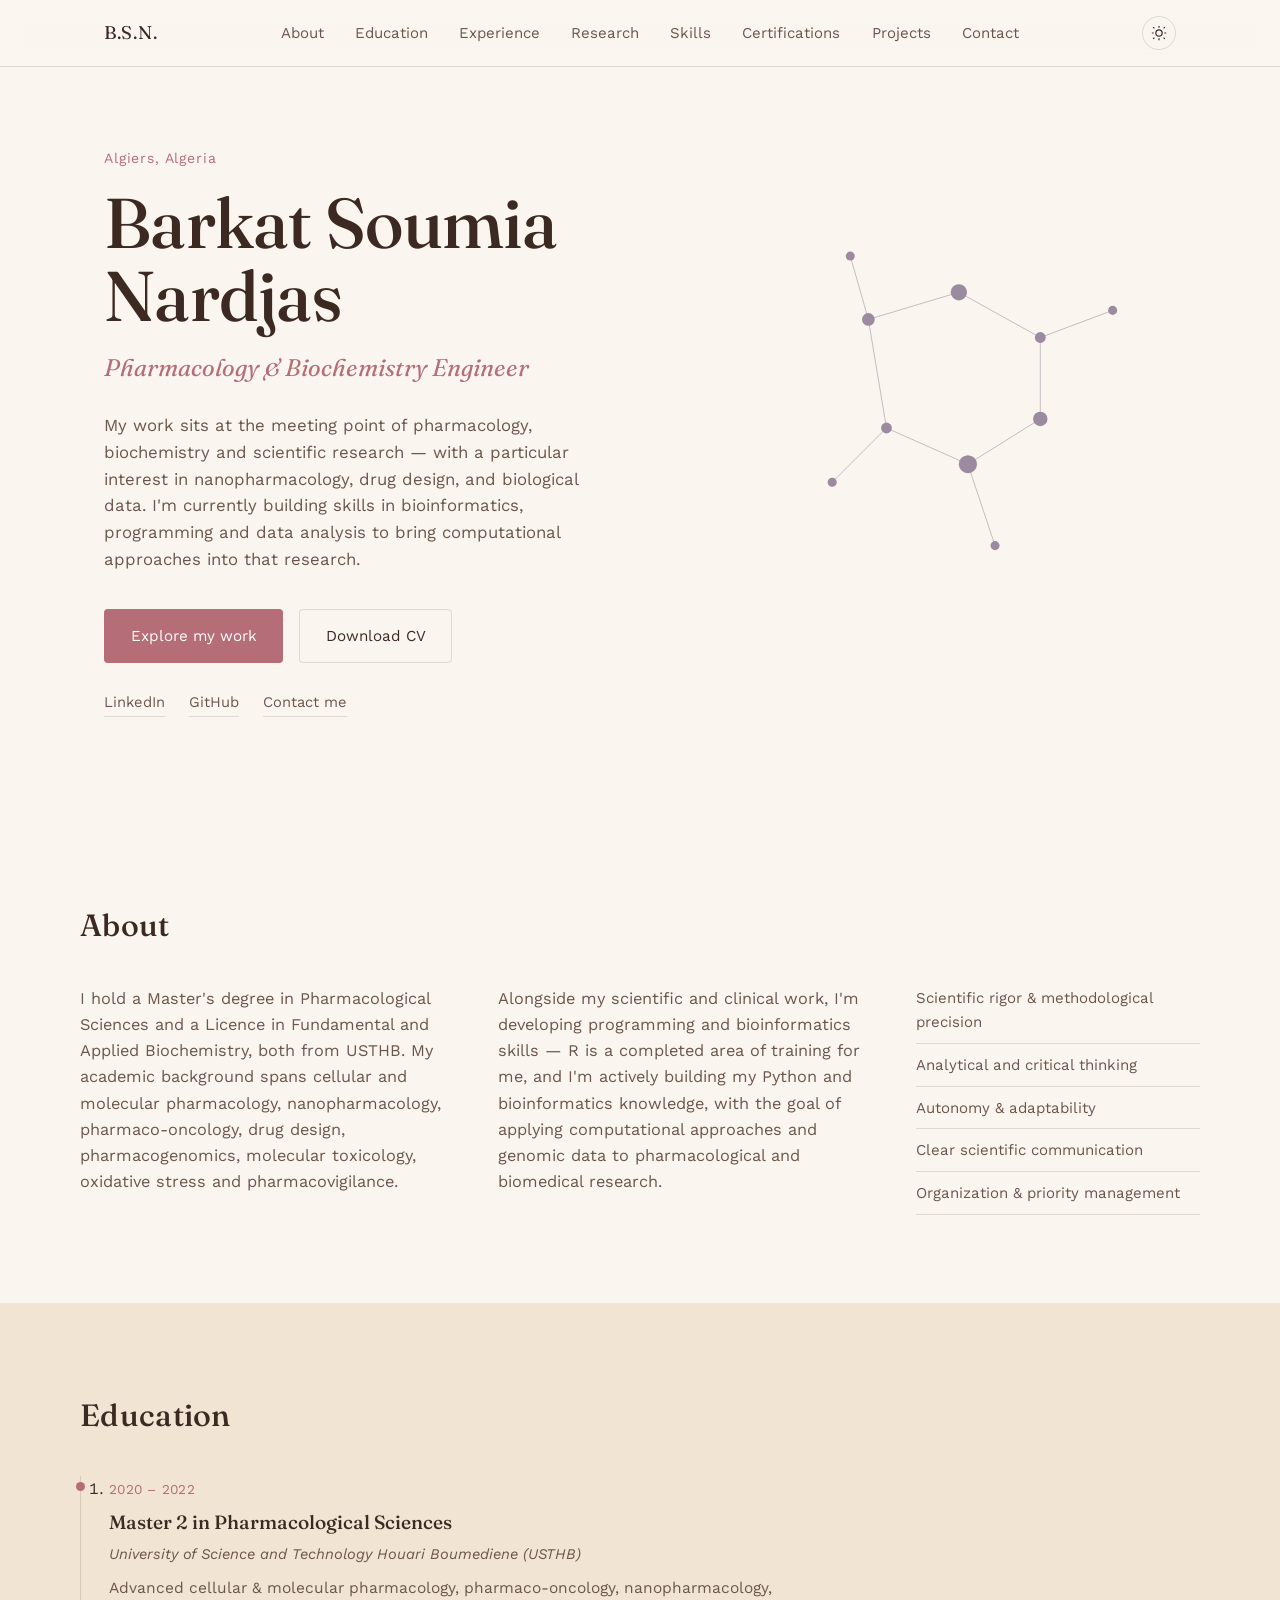
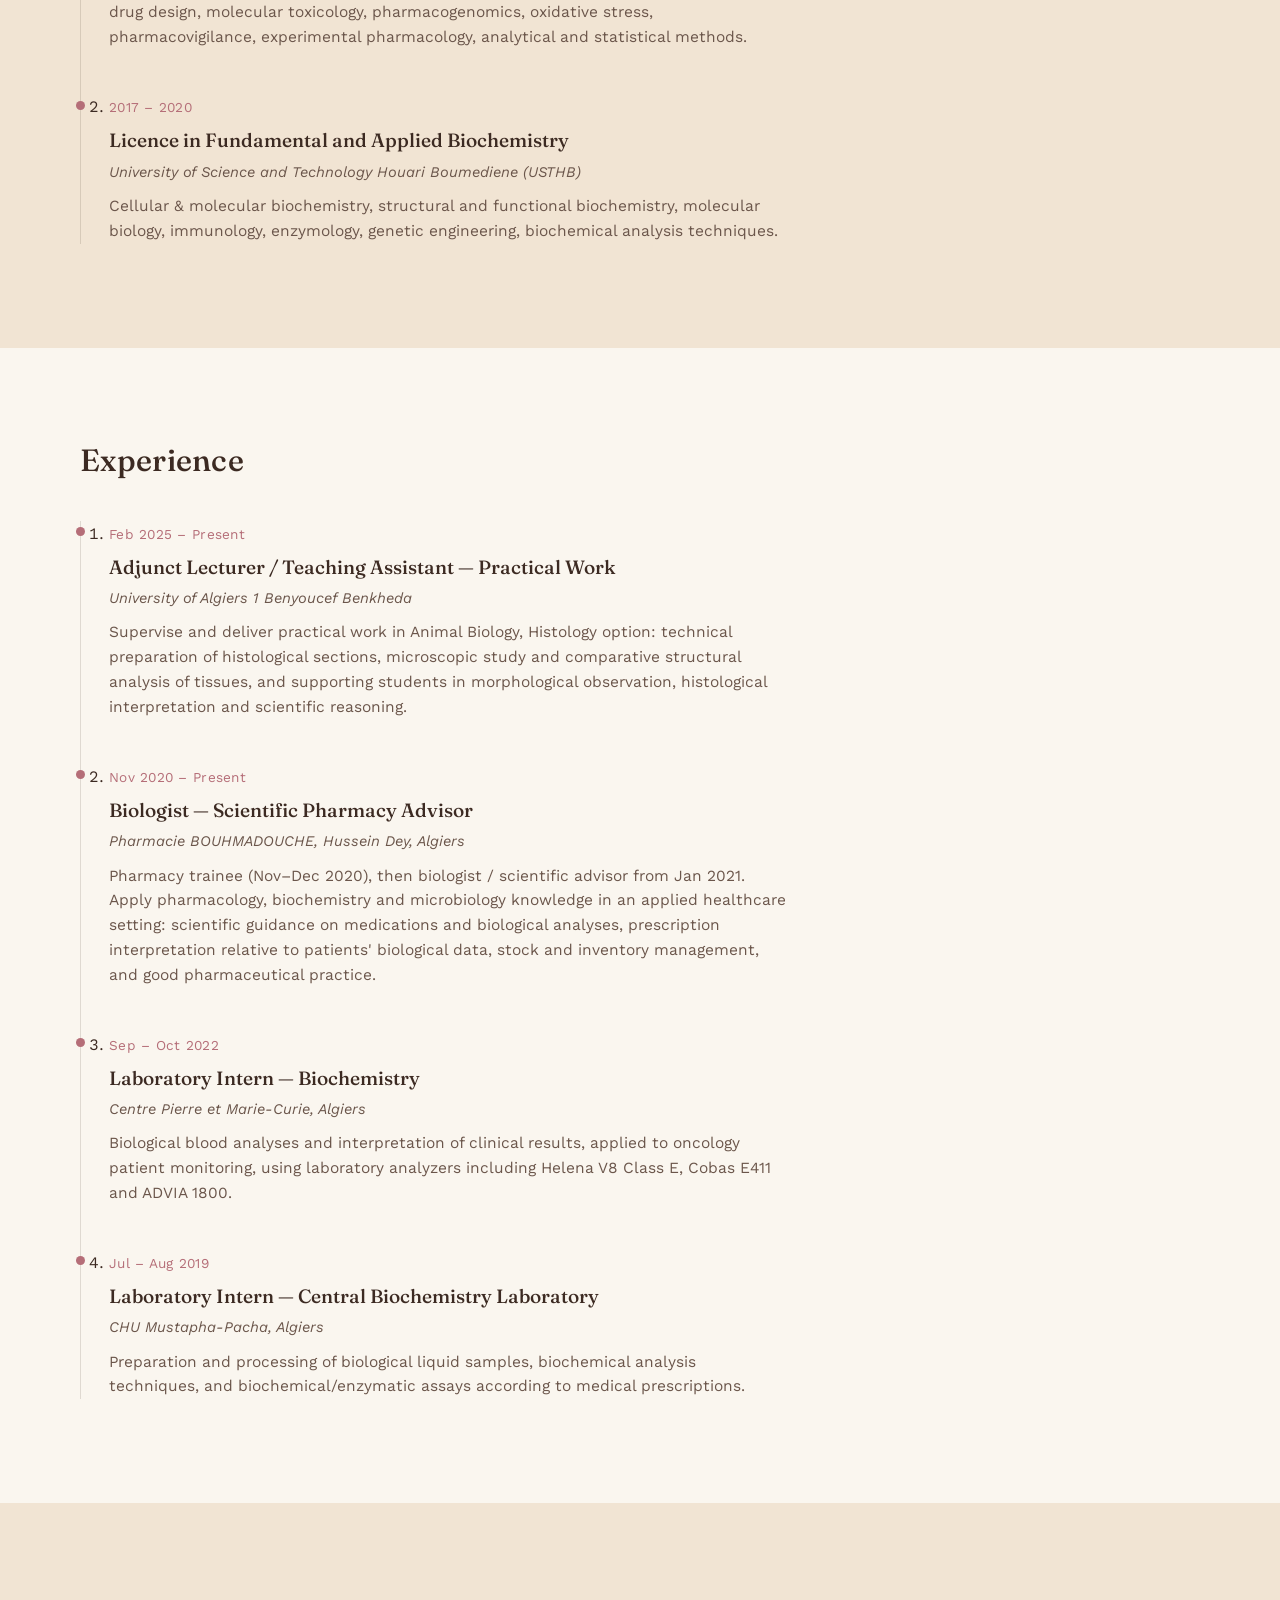
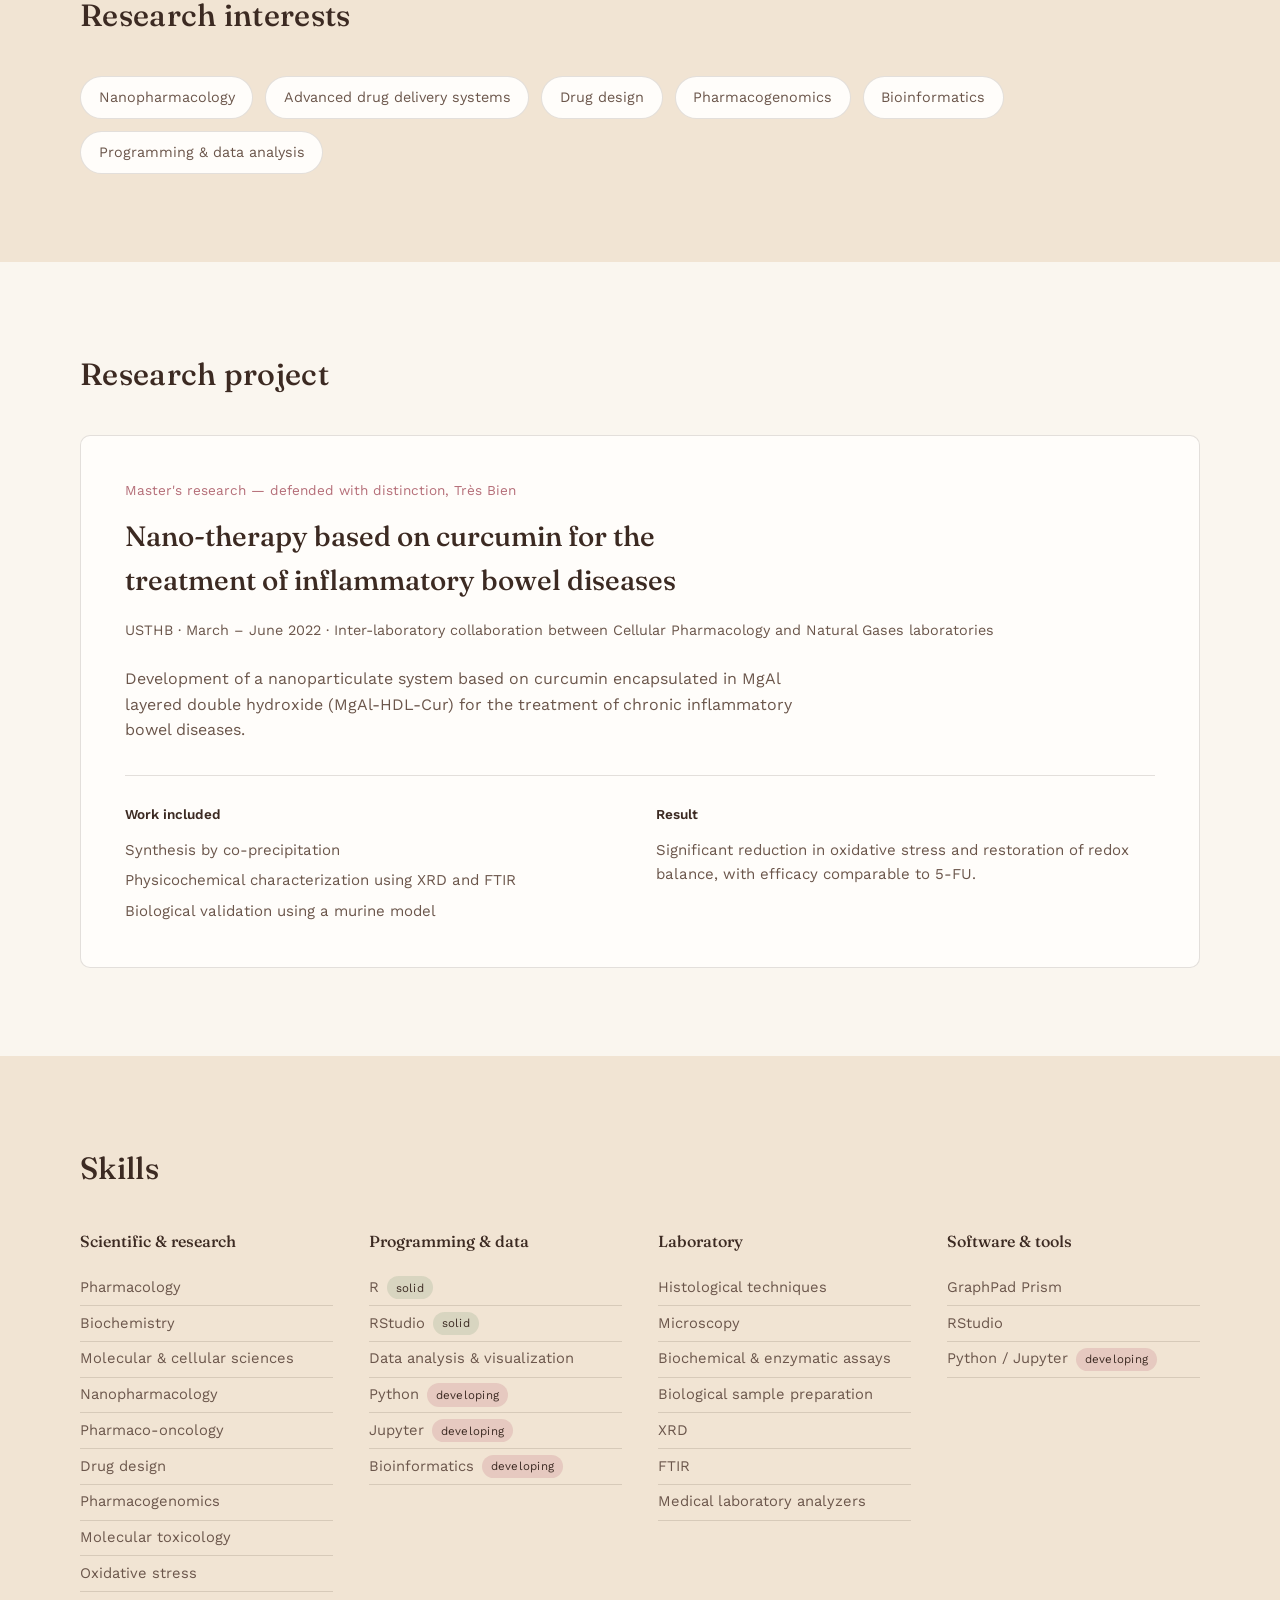
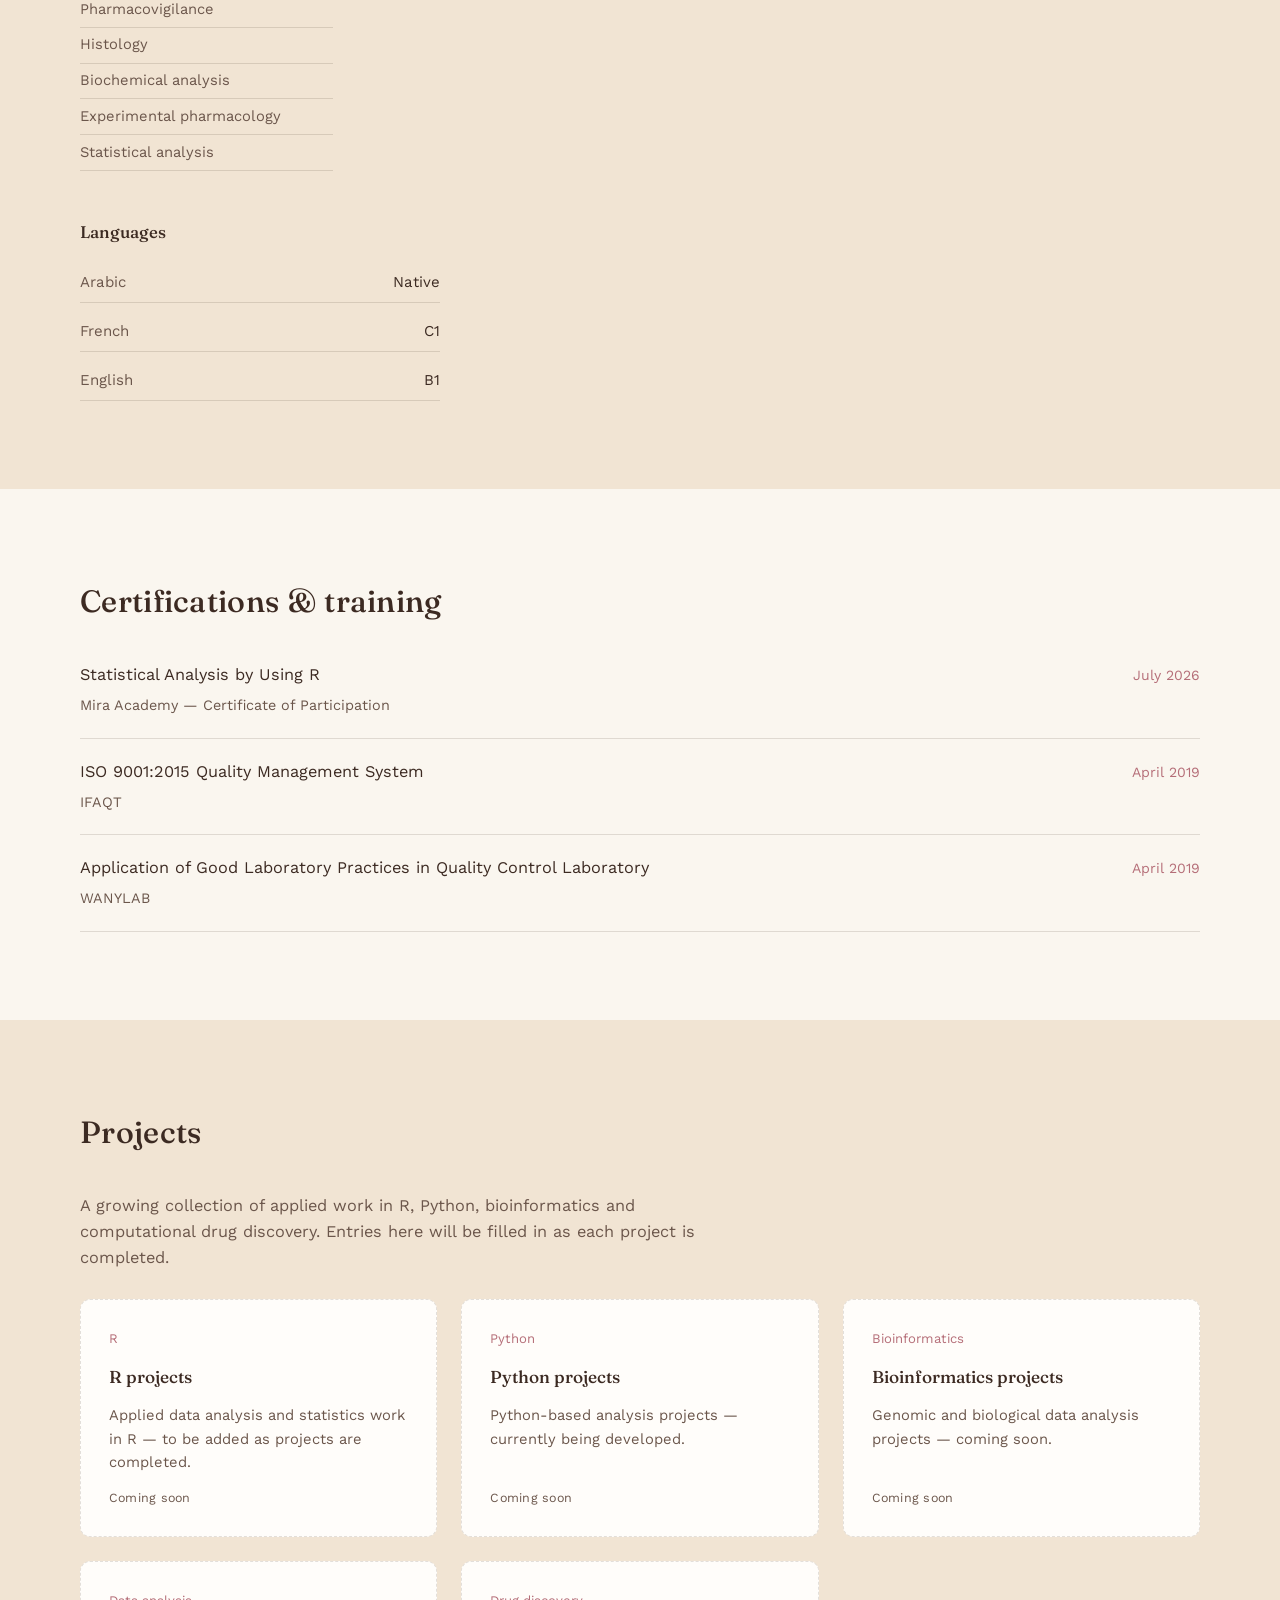
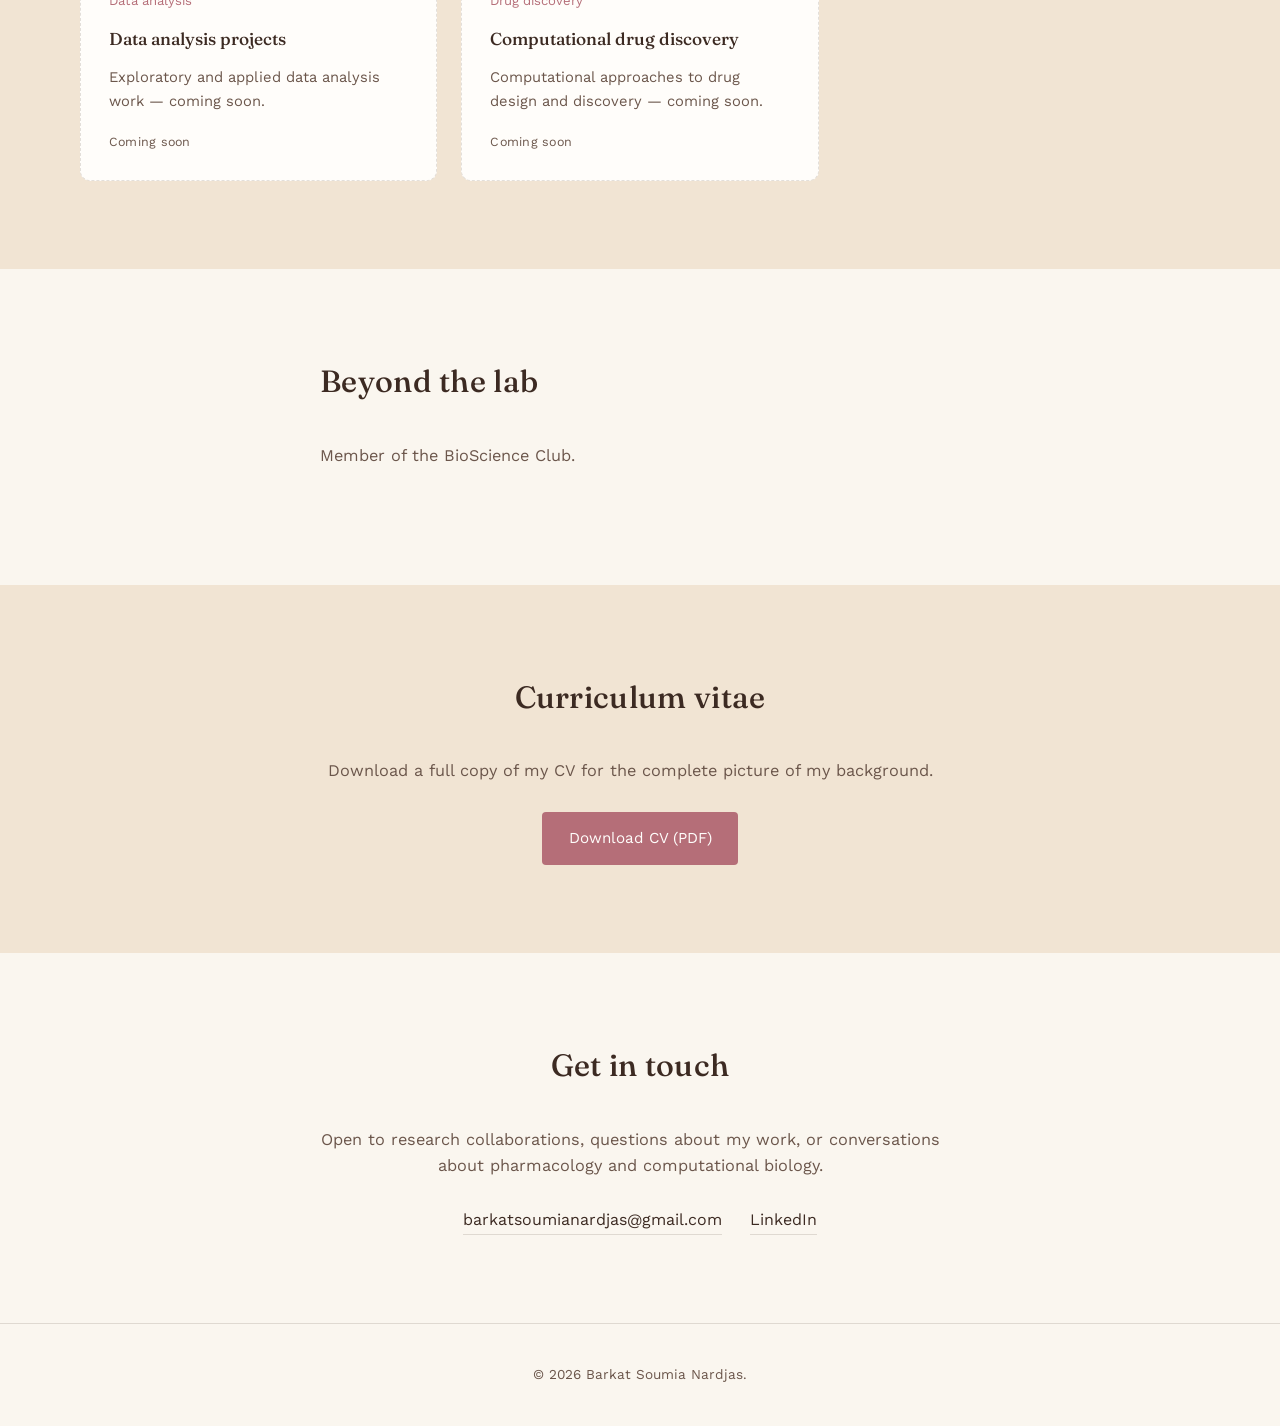
==== index.html @ 5da2eee6 "Update file paths and references in index.html" ====
<!DOCTYPE html>
<html lang="en">
<head>
<meta charset="UTF-8">
<meta name="viewport" content="width=device-width, initial-scale=1.0">
<title>Barkat Soumia Nardjas — Pharmacology &amp; Biochemistry Engineer</title>
<meta name="description" content="Barkat Soumia Nardjas — Pharmacology &amp; Biochemistry Engineer working at the intersection of pharmacology, biochemistry, nanopharmacology and emerging bioinformatics, R and Python skills.">

<!-- Open Graph / social sharing -->
<meta property="og:title" content="Barkat Soumia Nardjas — Pharmacology & Biochemistry Engineer">
<meta property="og:description" content="Portfolio: pharmacology, biochemistry, nanopharmacology, drug design, and emerging bioinformatics &amp; data analysis skills.">
<meta property="og:type" content="website">

<link rel="icon" type="image/svg+xml" href="favicon.svg">

<link rel="preconnect" href="https://fonts.googleapis.com">
<link rel="preconnect" href="https://fonts.gstatic.com" crossorigin>
<link href="https://fonts.googleapis.com/css2?family=Fraunces:ital,opsz,wght@0,9..144,300;0,9..144,400;0,9..144,500;0,9..144,600;1,9..144,400;1,9..144,500&family=Work+Sans:wght@300;400;500;600&display=swap" rel="stylesheet">

<link rel="stylesheet" href="style.css">
</head>
<body>

<a class="skip-link" href="#main">Skip to content</a>

<!-- ============ NAVIGATION ============ -->
<header class="site-header">
  <nav class="nav" aria-label="Primary">
    <a href="#home" class="nav__mark">B.S.N.</a>

    <button class="nav__toggle" id="navToggle" aria-expanded="false" aria-controls="navList" aria-label="Open menu">
      <span></span><span></span><span></span>
    </button>

    <ul class="nav__list" id="navList">
      <li><a href="#about">About</a></li>
      <li><a href="#education">Education</a></li>
      <li><a href="#experience">Experience</a></li>
      <li><a href="#research">Research</a></li>
      <li><a href="#skills">Skills</a></li>
      <li><a href="#certifications">Certifications</a></li>
      <li><a href="#projects">Projects</a></li>
      <li><a href="#contact">Contact</a></li>
    </ul>

    <button class="theme-toggle" id="themeToggle" aria-label="Switch to dark mode" aria-pressed="false">
      <svg class="icon-sun" width="18" height="18" viewBox="0 0 24 24" fill="none" stroke="currentColor" stroke-width="1.6"><circle cx="12" cy="12" r="4.2"/><path d="M12 2.5v2.4M12 19.1v2.4M4.2 4.2l1.7 1.7M18.1 18.1l1.7 1.7M2.5 12h2.4M19.1 12h2.4M4.2 19.8l1.7-1.7M18.1 5.9l1.7-1.7"/></svg>
      <svg class="icon-moon" width="18" height="18" viewBox="0 0 24 24" fill="none" stroke="currentColor" stroke-width="1.6"><path d="M20 14.5A8.5 8.5 0 1 1 9.5 4a6.8 6.8 0 0 0 10.5 10.5Z"/></svg>
    </button>
  </nav>
</header>

<main id="main">

  <!-- ============ HERO ============ -->
  <section class="hero" id="home">
    <div class="hero__inner">
      <p class="hero__eyebrow">Algiers, Algeria</p>
      <h1 class="hero__name">Barkat Soumia<br>Nardjas</h1>
      <p class="hero__title">Pharmacology &amp; Biochemistry Engineer</p>
      <p class="hero__intro">
        My work sits at the meeting point of pharmacology, biochemistry and scientific research —
        with a particular interest in nanopharmacology, drug design, and biological data.
        I'm currently building skills in bioinformatics, programming and data analysis
        to bring computational approaches into that research.
      </p>
      <div class="hero__actions">
        <a href="#projects" class="btn btn--primary">Explore my work</a>
        <a href="CV_Barkat_Soumia_Nardjas.pdf" class="btn btn--ghost" download>Download CV</a>
      </div>
      <div class="hero__links">
        <a href="https://www.linkedin.com/in/soumia-nardjas-barkat-860b49248/" target="_blank" rel="noopener">LinkedIn</a>
        <a href="https://github.com/" target="_blank" rel="noopener" id="githubLink">GitHub</a>
        <a href="#contact">Contact me</a>
      </div>
    </div>
    <div class="hero__motif" aria-hidden="true">
      <svg viewBox="0 0 420 420" width="100%" height="100%">
        <g stroke="currentColor" stroke-width="1.1" fill="none" opacity="0.55">
          <line x1="80" y1="90" x2="180" y2="60"/>
          <line x1="180" y1="60" x2="270" y2="110"/>
          <line x1="270" y1="110" x2="270" y2="200"/>
          <line x1="270" y1="200" x2="190" y2="250"/>
          <line x1="190" y1="250" x2="100" y2="210"/>
          <line x1="100" y1="210" x2="80" y2="90"/>
          <line x1="270" y1="110" x2="350" y2="80"/>
          <line x1="190" y1="250" x2="220" y2="340"/>
          <line x1="100" y1="210" x2="40" y2="270"/>
          <line x1="80" y1="90" x2="60" y2="20"/>
        </g>
        <g fill="currentColor">
          <circle cx="80" cy="90" r="7"/>
          <circle cx="180" cy="60" r="9"/>
          <circle cx="270" cy="110" r="6"/>
          <circle cx="270" cy="200" r="8"/>
          <circle cx="190" cy="250" r="10"/>
          <circle cx="100" cy="210" r="6"/>
          <circle cx="350" cy="80" r="5"/>
          <circle cx="220" cy="340" r="5"/>
          <circle cx="40" cy="270" r="5"/>
          <circle cx="60" cy="20" r="5"/>
        </g>
      </svg>
    </div>
  </section>

  <!-- ============ ABOUT ============ -->
  <section class="section" id="about">
    <div class="section__inner">
      <h2 class="section__heading">About</h2>
      <div class="about__grid">
        <p class="about__text">
          I hold a Master's degree in Pharmacological Sciences and a Licence in Fundamental
          and Applied Biochemistry, both from USTHB. My academic background spans cellular
          and molecular pharmacology, nanopharmacology, pharmaco-oncology, drug design,
          pharmacogenomics, molecular toxicology, oxidative stress and pharmacovigilance.
        </p>
        <p class="about__text">
          Alongside my scientific and clinical work, I'm developing programming and
          bioinformatics skills — R is a completed area of training for me, and I'm actively
          building my Python and bioinformatics knowledge, with the goal of applying
          computational approaches and genomic data to pharmacological and biomedical research.
        </p>
        <ul class="about__qualities">
          <li>Scientific rigor &amp; methodological precision</li>
          <li>Analytical and critical thinking</li>
          <li>Autonomy &amp; adaptability</li>
          <li>Clear scientific communication</li>
          <li>Organization &amp; priority management</li>
        </ul>
      </div>
    </div>
  </section>

  <!-- ============ EDUCATION ============ -->
  <section class="section section--alt" id="education">
    <div class="section__inner">
      <h2 class="section__heading">Education</h2>
      <ol class="timeline">
        <li class="timeline__item">
          <span class="timeline__date">2020 – 2022</span>
          <h3 class="timeline__title">Master 2 in Pharmacological Sciences</h3>
          <p class="timeline__place">University of Science and Technology Houari Boumediene (USTHB)</p>
          <p class="timeline__desc">
            Advanced cellular &amp; molecular pharmacology, pharmaco-oncology, nanopharmacology,
            drug design, molecular toxicology, pharmacogenomics, oxidative stress,
            pharmacovigilance, experimental pharmacology, analytical and statistical methods.
          </p>
        </li>
        <li class="timeline__item">
          <span class="timeline__date">2017 – 2020</span>
          <h3 class="timeline__title">Licence in Fundamental and Applied Biochemistry</h3>
          <p class="timeline__place">University of Science and Technology Houari Boumediene (USTHB)</p>
          <p class="timeline__desc">
            Cellular &amp; molecular biochemistry, structural and functional biochemistry,
            molecular biology, immunology, enzymology, genetic engineering, biochemical
            analysis techniques.
          </p>
        </li>
      </ol>
    </div>
  </section>

  <!-- ============ EXPERIENCE ============ -->
  <section class="section" id="experience">
    <div class="section__inner">
      <h2 class="section__heading">Experience</h2>
      <ol class="timeline">
        <li class="timeline__item">
          <span class="timeline__date">Feb 2025 – Present</span>
          <h3 class="timeline__title">Adjunct Lecturer / Teaching Assistant — Practical Work</h3>
          <p class="timeline__place">University of Algiers 1 Benyoucef Benkheda</p>
          <p class="timeline__desc">
            Supervise and deliver practical work in Animal Biology, Histology option: technical
            preparation of histological sections, microscopic study and comparative structural
            analysis of tissues, and supporting students in morphological observation,
            histological interpretation and scientific reasoning.
          </p>
        </li>
        <li class="timeline__item">
          <span class="timeline__date">Nov 2020 – Present</span>
          <h3 class="timeline__title">Biologist — Scientific Pharmacy Advisor</h3>
          <p class="timeline__place">Pharmacie BOUHMADOUCHE, Hussein Dey, Algiers</p>
          <p class="timeline__desc">
            Pharmacy trainee (Nov–Dec 2020), then biologist / scientific advisor from Jan 2021.
            Apply pharmacology, biochemistry and microbiology knowledge in an applied healthcare
            setting: scientific guidance on medications and biological analyses, prescription
            interpretation relative to patients' biological data, stock and inventory management,
            and good pharmaceutical practice.
          </p>
        </li>
        <li class="timeline__item">
          <span class="timeline__date">Sep – Oct 2022</span>
          <h3 class="timeline__title">Laboratory Intern — Biochemistry</h3>
          <p class="timeline__place">Centre Pierre et Marie-Curie, Algiers</p>
          <p class="timeline__desc">
            Biological blood analyses and interpretation of clinical results, applied to
            oncology patient monitoring, using laboratory analyzers including Helena V8 Class E,
            Cobas E411 and ADVIA 1800.
          </p>
        </li>
        <li class="timeline__item">
          <span class="timeline__date">Jul – Aug 2019</span>
          <h3 class="timeline__title">Laboratory Intern — Central Biochemistry Laboratory</h3>
          <p class="timeline__place">CHU Mustapha-Pacha, Algiers</p>
          <p class="timeline__desc">
            Preparation and processing of biological liquid samples, biochemical analysis
            techniques, and biochemical/enzymatic assays according to medical prescriptions.
          </p>
        </li>
      </ol>
    </div>
  </section>

  <!-- ============ RESEARCH INTERESTS ============ -->
  <section class="section section--alt" id="research-interests">
    <div class="section__inner">
      <h2 class="section__heading">Research interests</h2>
      <ul class="tag-list">
        <li>Nanopharmacology</li>
        <li>Advanced drug delivery systems</li>
        <li>Drug design</li>
        <li>Pharmacogenomics</li>
        <li>Bioinformatics</li>
        <li>Programming &amp; data analysis</li>
      </ul>
    </div>
  </section>

  <!-- ============ RESEARCH PROJECT ============ -->
  <section class="section research" id="research">
    <div class="section__inner">
      <h2 class="section__heading">Research project</h2>
      <article class="research-card">
        <p class="research-card__eyebrow">Master's research — defended with distinction, Très Bien</p>
        <h3 class="research-card__title">Nano-therapy based on curcumin for the treatment of inflammatory bowel diseases</h3>
        <p class="research-card__meta">USTHB · March – June 2022 · Inter-laboratory collaboration between Cellular Pharmacology and Natural Gases laboratories</p>
        <p class="research-card__desc">
          Development of a nanoparticulate system based on curcumin encapsulated in MgAl
          layered double hydroxide (MgAl-HDL-Cur) for the treatment of chronic inflammatory
          bowel diseases.
        </p>
        <div class="research-card__cols">
          <div>
            <h4>Work included</h4>
            <ul>
              <li>Synthesis by co-precipitation</li>
              <li>Physicochemical characterization using XRD and FTIR</li>
              <li>Biological validation using a murine model</li>
            </ul>
          </div>
          <div>
            <h4>Result</h4>
            <p>
              Significant reduction in oxidative stress and restoration of redox balance,
              with efficacy comparable to 5-FU.
            </p>
          </div>
        </div>
      </article>
    </div>
  </section>

  <!-- ============ SKILLS ============ -->
  <section class="section section--alt" id="skills">
    <div class="section__inner">
      <h2 class="section__heading">Skills</h2>
      <div class="skills__grid">
        <div class="skills__group">
          <h3>Scientific &amp; research</h3>
          <ul>
            <li>Pharmacology</li>
            <li>Biochemistry</li>
            <li>Molecular &amp; cellular sciences</li>
            <li>Nanopharmacology</li>
            <li>Pharmaco-oncology</li>
            <li>Drug design</li>
            <li>Pharmacogenomics</li>
            <li>Molecular toxicology</li>
            <li>Oxidative stress</li>
            <li>Pharmacovigilance</li>
            <li>Histology</li>
            <li>Biochemical analysis</li>
            <li>Experimental pharmacology</li>
            <li>Statistical analysis</li>
          </ul>
        </div>
        <div class="skills__group">
          <h3>Programming &amp; data</h3>
          <ul>
            <li>R <span class="tag tag--solid">solid</span></li>
            <li>RStudio <span class="tag tag--solid">solid</span></li>
            <li>Data analysis &amp; visualization</li>
            <li>Python <span class="tag tag--growing">developing</span></li>
            <li>Jupyter <span class="tag tag--growing">developing</span></li>
            <li>Bioinformatics <span class="tag tag--growing">developing</span></li>
          </ul>
        </div>
        <div class="skills__group">
          <h3>Laboratory</h3>
          <ul>
            <li>Histological techniques</li>
            <li>Microscopy</li>
            <li>Biochemical &amp; enzymatic assays</li>
            <li>Biological sample preparation</li>
            <li>XRD</li>
            <li>FTIR</li>
            <li>Medical laboratory analyzers</li>
          </ul>
        </div>
        <div class="skills__group">
          <h3>Software &amp; tools</h3>
          <ul>
            <li>GraphPad Prism</li>
            <li>RStudio</li>
            <li>Python / Jupyter <span class="tag tag--growing">developing</span></li>
          </ul>
        </div>
      </div>

      <h3 class="skills__sub-heading">Languages</h3>
      <ul class="languages">
        <li><span>Arabic</span><span class="languages__level">Native</span></li>
        <li><span>French</span><span class="languages__level">C1</span></li>
        <li><span>English</span><span class="languages__level">B1</span></li>
      </ul>
    </div>
  </section>

  <!-- ============ CERTIFICATIONS ============ -->
  <!-- To add a new certification, edit the `certifications` array in content.js — no HTML changes needed. -->
  <section class="section" id="certifications">
    <div class="section__inner">
      <h2 class="section__heading">Certifications &amp; training</h2>
      <ul class="cert-list" id="certList"><!-- rendered by content.js --></ul>
    </div>
  </section>

  <!-- ============ PROJECTS ============ -->
  <!-- To add a new project, edit the `projects` array in content.js — no HTML changes needed. -->
  <section class="section section--alt" id="projects">
    <div class="section__inner">
      <h2 class="section__heading">Projects</h2>
      <p class="section__intro">
        A growing collection of applied work in R, Python, bioinformatics and computational
        drug discovery. Entries here will be filled in as each project is completed.
      </p>
      <div class="project-grid" id="projectGrid"><!-- rendered by content.js --></div>
    </div>
  </section>

  <!-- ============ EXTRACURRICULAR ============ -->
  <section class="section" id="extracurricular">
    <div class="section__inner section__inner--narrow">
      <h2 class="section__heading">Beyond the lab</h2>
      <p class="section__intro">Member of the BioScience Club.</p>
    </div>
  </section>

  <!-- ============ CV ============ -->
  <section class="section section--alt" id="cv">
    <div class="section__inner section__inner--narrow section__inner--center">
      <h2 class="section__heading">Curriculum vitae</h2>
      <p class="section__intro">Download a full copy of my CV for the complete picture of my background.</p>
      <a href="CV_Barkat_Soumia_Nardjas.pdf" class="btn btn--primary" download>Download CV (PDF)</a>
    </div>
  </section>

  <!-- ============ CONTACT ============ -->
  <section class="section contact" id="contact">
    <div class="section__inner section__inner--narrow section__inner--center">
      <h2 class="section__heading">Get in touch</h2>
      <p class="section__intro">
        Open to research collaborations, questions about my work, or conversations about
        pharmacology and computational biology.
      </p>
      <div class="contact__links">
        <a href="mailto:barkatsoumianardjas@gmail.com">barkatsoumianardjas@gmail.com</a>
        <a href="https://www.linkedin.com/in/soumia-nardjas-barkat-860b49248/" target="_blank" rel="noopener">LinkedIn</a>
      </div>
    </div>
  </section>

</main>

<footer class="site-footer">
  <p>&copy; <span id="year"></span> Barkat Soumia Nardjas.</p>
</footer>

<script src="content.js"></script>
<script src="script.js"></script>
</body>
</html>
---- style.css ----
/* =========================================================
   DESIGN TOKENS
   ========================================================= */
:root{
  --bg: #FAF6EF;
  --bg-secondary: #F1E4D3;
  --surface: #FFFDFA;
  --accent: #C98B93;
  --accent-strong: #B56E78;
  --accent-secondary: #9B8AA0;
  --sage: #A9B79A;
  --text: #3C2A22;
  --text-soft: #6B564B;
  --line: rgba(60, 42, 34, 0.14);

  --font-display: "Fraunces", "Iowan Old Style", serif;
  --font-body: "Work Sans", -apple-system, BlinkMacSystemFont, sans-serif;

  --max-width: 1120px;
  --radius-sm: 4px;
  --radius-md: 10px;

  color-scheme: light;
}

[data-theme="dark"]{
  --bg: #241813;
  --bg-secondary: #2E1F19;
  --surface: #2B1D17;
  --accent: #DBA1A8;
  --accent-strong: #E4B4BA;
  --accent-secondary: #C3AFC9;
  --sage: #B7C4A9;
  --text: #F3E9DE;
  --text-soft: #D2BFAF;
  --line: rgba(243, 233, 222, 0.16);
  color-scheme: dark;
}

@media (prefers-reduced-motion: reduce){
  *{ animation-duration: 0.001ms !important; animation-iteration-count: 1 !important; transition-duration: 0.001ms !important; scroll-behavior: auto !important; }
}

/* =========================================================
   RESET & BASE
   ========================================================= */
*, *::before, *::after{ box-sizing: border-box; }
html{ scroll-behavior: smooth; }
body{
  margin: 0;
  background: var(--bg);
  color: var(--text);
  font-family: var(--font-body);
  font-weight: 400;
  line-height: 1.6;
  -webkit-font-smoothing: antialiased;
  transition: background-color .35s ease, color .35s ease;
}
img{ max-width: 100%; display: block; }
a{ color: inherit; }
ul{ margin: 0; padding: 0; list-style: none; }
h1,h2,h3,h4{ font-family: var(--font-display); margin: 0; font-weight: 500; color: var(--text); }
p{ margin: 0; }

:focus-visible{
  outline: 2px solid var(--accent-strong);
  outline-offset: 3px;
}

.skip-link{
  position: absolute; left: -999px; top: auto;
  background: var(--surface); color: var(--text);
  padding: .75rem 1.25rem; z-index: 100; border-radius: var(--radius-sm);
}
.skip-link:focus{ left: 1rem; top: 1rem; }

/* =========================================================
   LAYOUT HELPERS
   ========================================================= */
.section{ padding: 5.5rem 1.5rem; }
.section--alt{ background: var(--bg-secondary); }
.section__inner{ max-width: var(--max-width); margin: 0 auto; }
.section__inner--narrow{ max-width: 640px; }
.section__inner--center{ text-align: center; }
.section__heading{
  font-size: clamp(1.7rem, 2.4vw, 2.2rem);
  margin-bottom: 2.25rem;
  letter-spacing: 0.01em;
}
.section__intro{
  color: var(--text-soft);
  max-width: 62ch;
  margin-bottom: 1.75rem;
  font-size: 1.02rem;
}

/* =========================================================
   NAVIGATION
   ========================================================= */
.site-header{
  position: sticky; top: 0; z-index: 50;
  background: color-mix(in srgb, var(--bg) 88%, transparent);
  backdrop-filter: blur(10px);
  border-bottom: 1px solid var(--line);
}
.nav{
  max-width: var(--max-width);
  margin: 0 auto;
  display: flex; align-items: center; justify-content: space-between;
  padding: 1rem 1.5rem;
}
.nav__mark{
  font-family: var(--font-display);
  font-size: 1.15rem;
  letter-spacing: 0.04em;
  text-decoration: none;
  color: var(--text);
}
.nav__list{
  display: flex; gap: 1.75rem;
  flex: 1;
  justify-content: center;
}
.nav__list a{
  text-decoration: none;
  font-size: 0.94rem;
  color: var(--text-soft);
  padding: .3rem .1rem;
  border-bottom: 1px solid transparent;
  transition: color .2s ease, border-color .2s ease;
}
.nav__list a:hover, .nav__list a:focus-visible{
  color: var(--text);
  border-color: var(--accent);
}
.nav__toggle{
  display: none;
  flex-direction: column; gap: 4px;
  background: none; border: none; cursor: pointer;
  padding: .4rem;
}
.nav__toggle span{
  width: 20px; height: 2px; background: var(--text); display: block;
}
.theme-toggle{
  background: none; border: 1px solid var(--line); border-radius: 999px;
  width: 34px; height: 34px;
  display: inline-flex; align-items: center; justify-content: center;
  cursor: pointer; color: var(--text);
  transition: border-color .2s ease, background-color .2s ease;
}
.theme-toggle:hover{ border-color: var(--accent); }
.icon-moon{ display: none; }
[data-theme="dark"] .icon-sun{ display: none; }
[data-theme="dark"] .icon-moon{ display: block; }

/* =========================================================
   HERO
   ========================================================= */
.hero{
  position: relative;
  max-width: var(--max-width);
  margin: 0 auto;
  padding: 5rem 1.5rem 6rem;
  display: grid;
  grid-template-columns: 1.15fr 0.85fr;
  align-items: center;
  gap: 2rem;
  overflow: hidden;
}
.hero__inner{ position: relative; z-index: 2; }
.hero__eyebrow{
  font-size: 0.88rem;
  letter-spacing: 0.06em;
  color: var(--accent-strong);
  margin-bottom: 1rem;
}
.hero__name{
  font-size: clamp(2.6rem, 6vw, 4.4rem);
  line-height: 1.05;
  letter-spacing: -0.01em;
  margin-bottom: 1rem;
}
.hero__title{
  font-family: var(--font-display);
  font-style: italic;
  font-size: clamp(1.2rem, 2vw, 1.5rem);
  color: var(--accent-strong);
  margin-bottom: 1.5rem;
}
.hero__intro{
  max-width: 52ch;
  color: var(--text-soft);
  font-size: 1.05rem;
  margin-bottom: 2.25rem;
}
.hero__actions{ display: flex; gap: 1rem; flex-wrap: wrap; margin-bottom: 1.75rem; }
.hero__links{ display: flex; gap: 1.5rem; flex-wrap: wrap; }
.hero__links a{
  text-decoration: none;
  font-size: 0.92rem;
  color: var(--text-soft);
  border-bottom: 1px solid var(--line);
  padding-bottom: 2px;
  transition: color .2s ease, border-color .2s ease;
}
.hero__links a:hover{ color: var(--accent-strong); border-color: var(--accent-strong); }

.hero__motif{
  position: relative; z-index: 1;
  color: var(--accent-secondary);
  width: 100%;
  aspect-ratio: 1 / 1;
  max-width: 380px;
  justify-self: end;
}

.btn{
  display: inline-flex; align-items: center; justify-content: center;
  padding: .85rem 1.6rem;
  border-radius: var(--radius-sm);
  font-size: 0.95rem;
  text-decoration: none;
  border: 1px solid transparent;
  cursor: pointer;
  transition: background-color .2s ease, color .2s ease, border-color .2s ease, transform .15s ease;
}
.btn--primary{
  background: var(--accent-strong);
  color: #FFFDFB;
}
.btn--primary:hover{ background: var(--text); transform: translateY(-1px); }
.btn--ghost{
  border-color: var(--line);
  color: var(--text);
  background: transparent;
}
.btn--ghost:hover{ border-color: var(--accent-strong); color: var(--accent-strong); }

/* =========================================================
   ABOUT
   ========================================================= */
.about__grid{
  display: grid;
  grid-template-columns: 1.2fr 1.2fr 0.9fr;
  gap: 2.5rem;
}
.about__text{ color: var(--text-soft); font-size: 1.02rem; }
.about__qualities li{
  padding: .55rem 0;
  border-bottom: 1px solid var(--line);
  font-size: 0.94rem;
  color: var(--text-soft);
}
.about__qualities li:first-child{ padding-top: 0; }

/* =========================================================
   TIMELINE (education / experience)
   ========================================================= */
.timeline{
  position: relative;
  padding-left: 1.75rem;
  border-left: 1px solid var(--line);
  display: flex; flex-direction: column; gap: 2.75rem;
}
.timeline__item{ position: relative; }
.timeline__item::before{
  content: "";
  position: absolute;
  left: -2.05rem;
  top: 0.4rem;
  width: 9px; height: 9px;
  border-radius: 50%;
  background: var(--accent-strong);
}
.timeline__date{
  display: inline-block;
  font-size: 0.85rem;
  color: var(--accent-strong);
  letter-spacing: 0.02em;
  margin-bottom: .4rem;
}
.timeline__title{ font-size: 1.2rem; margin-bottom: .3rem; }
.timeline__place{
  font-size: 0.92rem;
  color: var(--text-soft);
  font-style: italic;
  margin-bottom: .6rem;
}
.timeline__desc{ color: var(--text-soft); max-width: 68ch; font-size: 0.97rem; }

/* =========================================================
   RESEARCH INTERESTS (tag list)
   ========================================================= */
.tag-list{ display: flex; flex-wrap: wrap; gap: .75rem; }
.tag-list li{
  padding: .55rem 1.1rem;
  border: 1px solid var(--line);
  border-radius: 999px;
  font-size: 0.9rem;
  color: var(--text-soft);
  background: var(--surface);
}

/* =========================================================
   RESEARCH PROJECT (featured)
   ========================================================= */
.research-card{
  background: var(--surface);
  border: 1px solid var(--line);
  border-radius: var(--radius-md);
  padding: 2.75rem;
}
.research-card__eyebrow{
  font-size: 0.85rem;
  color: var(--accent-strong);
  margin-bottom: 0.75rem;
}
.research-card__title{
  font-size: clamp(1.3rem, 2.2vw, 1.75rem);
  max-width: 32ch;
  margin-bottom: 1rem;
}
.research-card__meta{
  color: var(--text-soft);
  font-size: 0.9rem;
  margin-bottom: 1.5rem;
}
.research-card__desc{
  color: var(--text-soft);
  max-width: 70ch;
  margin-bottom: 2rem;
}
.research-card__cols{
  display: grid;
  grid-template-columns: 1fr 1fr;
  gap: 2rem;
  border-top: 1px solid var(--line);
  padding-top: 1.75rem;
}
.research-card__cols h4{
  font-family: var(--font-body);
  font-weight: 600;
  font-size: 0.85rem;
  text-transform: none;
  color: var(--text);
  margin-bottom: 0.75rem;
}
.research-card__cols ul{ display: flex; flex-direction: column; gap: .4rem; }
.research-card__cols li, .research-card__cols p{
  color: var(--text-soft);
  font-size: 0.94rem;
}

/* =========================================================
   SKILLS
   ========================================================= */
.skills__grid{
  display: grid;
  grid-template-columns: repeat(4, 1fr);
  gap: 2.25rem;
  margin-bottom: 3rem;
}
.skills__group h3{
  font-size: 1rem;
  margin-bottom: 1rem;
  color: var(--text);
}
.skills__group li{
  font-size: 0.92rem;
  color: var(--text-soft);
  padding: .35rem 0;
  border-bottom: 1px solid var(--line);
  display: flex; align-items: center; gap: .5rem; flex-wrap: wrap;
}
.tag{
  font-size: 0.72rem;
  padding: .15rem .55rem;
  border-radius: 999px;
  letter-spacing: 0.02em;
}
.tag--solid{ background: color-mix(in srgb, var(--sage) 35%, transparent); color: var(--text); }
.tag--growing{ background: color-mix(in srgb, var(--accent) 30%, transparent); color: var(--text); }

.skills__sub-heading{ font-size: 1.05rem; margin-bottom: 1rem; }
.languages{ display: flex; flex-direction: column; max-width: 360px; gap: .5rem; }
.languages li{
  display: flex; justify-content: space-between;
  font-size: 0.94rem;
  padding: .5rem 0;
  border-bottom: 1px solid var(--line);
  color: var(--text-soft);
}
.languages__level{ color: var(--text); }

/* =========================================================
   CERTIFICATIONS
   ========================================================= */
.cert-list{ display: flex; flex-direction: column; }
.cert-list li{
  display: grid;
  grid-template-columns: 1fr auto;
  gap: 1rem;
  align-items: baseline;
  padding: 1.25rem 0;
  border-bottom: 1px solid var(--line);
}
.cert-list li:first-child{ padding-top: 0; }
.cert-item__title{ font-size: 1.02rem; margin-bottom: .25rem; display: block; }
.cert-item__issuer{ color: var(--text-soft); font-size: 0.9rem; }
.cert-item__date{ color: var(--accent-strong); font-size: 0.88rem; white-space: nowrap; }

/* =========================================================
   PROJECTS
   ========================================================= */
.project-grid{
  display: grid;
  grid-template-columns: repeat(3, 1fr);
  gap: 1.5rem;
}
.project-card{
  background: var(--surface);
  border: 1px solid var(--line);
  border-radius: var(--radius-md);
  padding: 1.75rem;
  display: flex; flex-direction: column; gap: .85rem;
  min-height: 220px;
}
.project-card--placeholder{
  border-style: dashed;
  justify-content: center;
  text-align: left;
}
.project-card__title{ font-size: 1.08rem; }
.project-card__desc{ color: var(--text-soft); font-size: 0.92rem; flex: 1; }
.project-card__meta{ font-size: 0.82rem; color: var(--accent-strong); }
.project-card__link{
  font-size: 0.88rem;
  text-decoration: none;
  color: var(--text);
  border-bottom: 1px solid var(--accent);
  align-self: flex-start;
}
.project-card__status{
  font-size: 0.78rem;
  letter-spacing: 0.02em;
  color: var(--text-soft);
}

/* =========================================================
   CONTACT
   ========================================================= */
.contact__links{
  display: flex; gap: 1.75rem; justify-content: center; flex-wrap: wrap;
  margin-top: 0.5rem;
}
.contact__links a{
  text-decoration: none;
  font-size: 1rem;
  border-bottom: 1px solid var(--line);
  padding-bottom: 2px;
  transition: color .2s ease, border-color .2s ease;
}
.contact__links a:hover{ color: var(--accent-strong); border-color: var(--accent-strong); }

/* =========================================================
   FOOTER
   ========================================================= */
.site-footer{
  text-align: center;
  padding: 2.5rem 1.5rem;
  color: var(--text-soft);
  font-size: 0.85rem;
  border-top: 1px solid var(--line);
}

/* =========================================================
   RESPONSIVE
   ========================================================= */
@media (max-width: 900px){
  .hero{ grid-template-columns: 1fr; text-align: left; padding-top: 3rem; }
  .hero__motif{ display: none; }
  .about__grid{ grid-template-columns: 1fr; }
  .skills__grid{ grid-template-columns: repeat(2, 1fr); }
  .research-card__cols{ grid-template-columns: 1fr; }
  .project-grid{ grid-template-columns: repeat(2, 1fr); }
}

@media (max-width: 680px){
  .nav__list{
    position: absolute; top: 100%; left: 0; right: 0;
    flex-direction: column; gap: 0;
    background: var(--bg);
    border-bottom: 1px solid var(--line);
    max-height: 0; overflow: hidden;
    transition: max-height .3s ease;
  }
  .nav__list.is-open{ max-height: 420px; }
  .nav__list li{ border-top: 1px solid var(--line); }
  .nav__list a{ display: block; padding: 1rem 1.5rem; }
  .nav__toggle{ display: flex; }
  .skills__grid{ grid-template-columns: 1fr; }
  .project-grid{ grid-template-columns: 1fr; }
  .cert-list li{ grid-template-columns: 1fr; }
  .research-card{ padding: 1.75rem; }
}
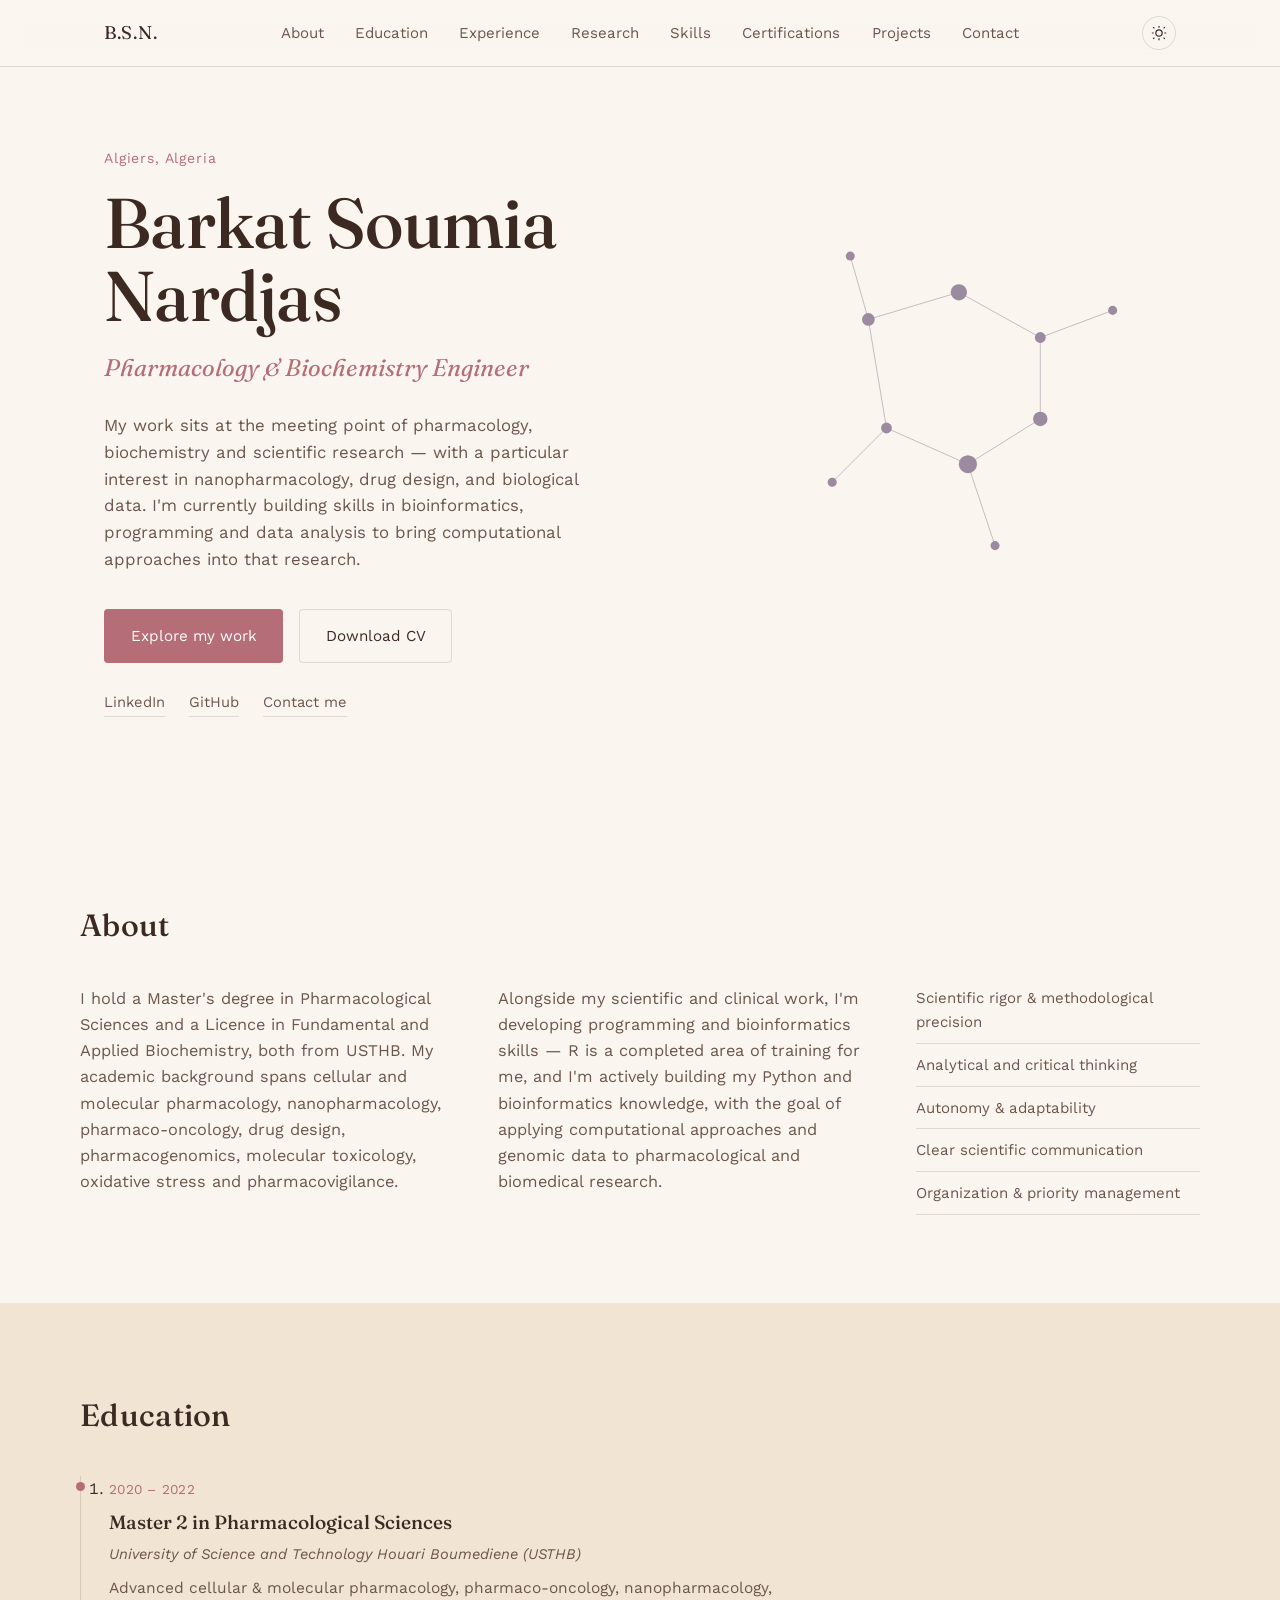
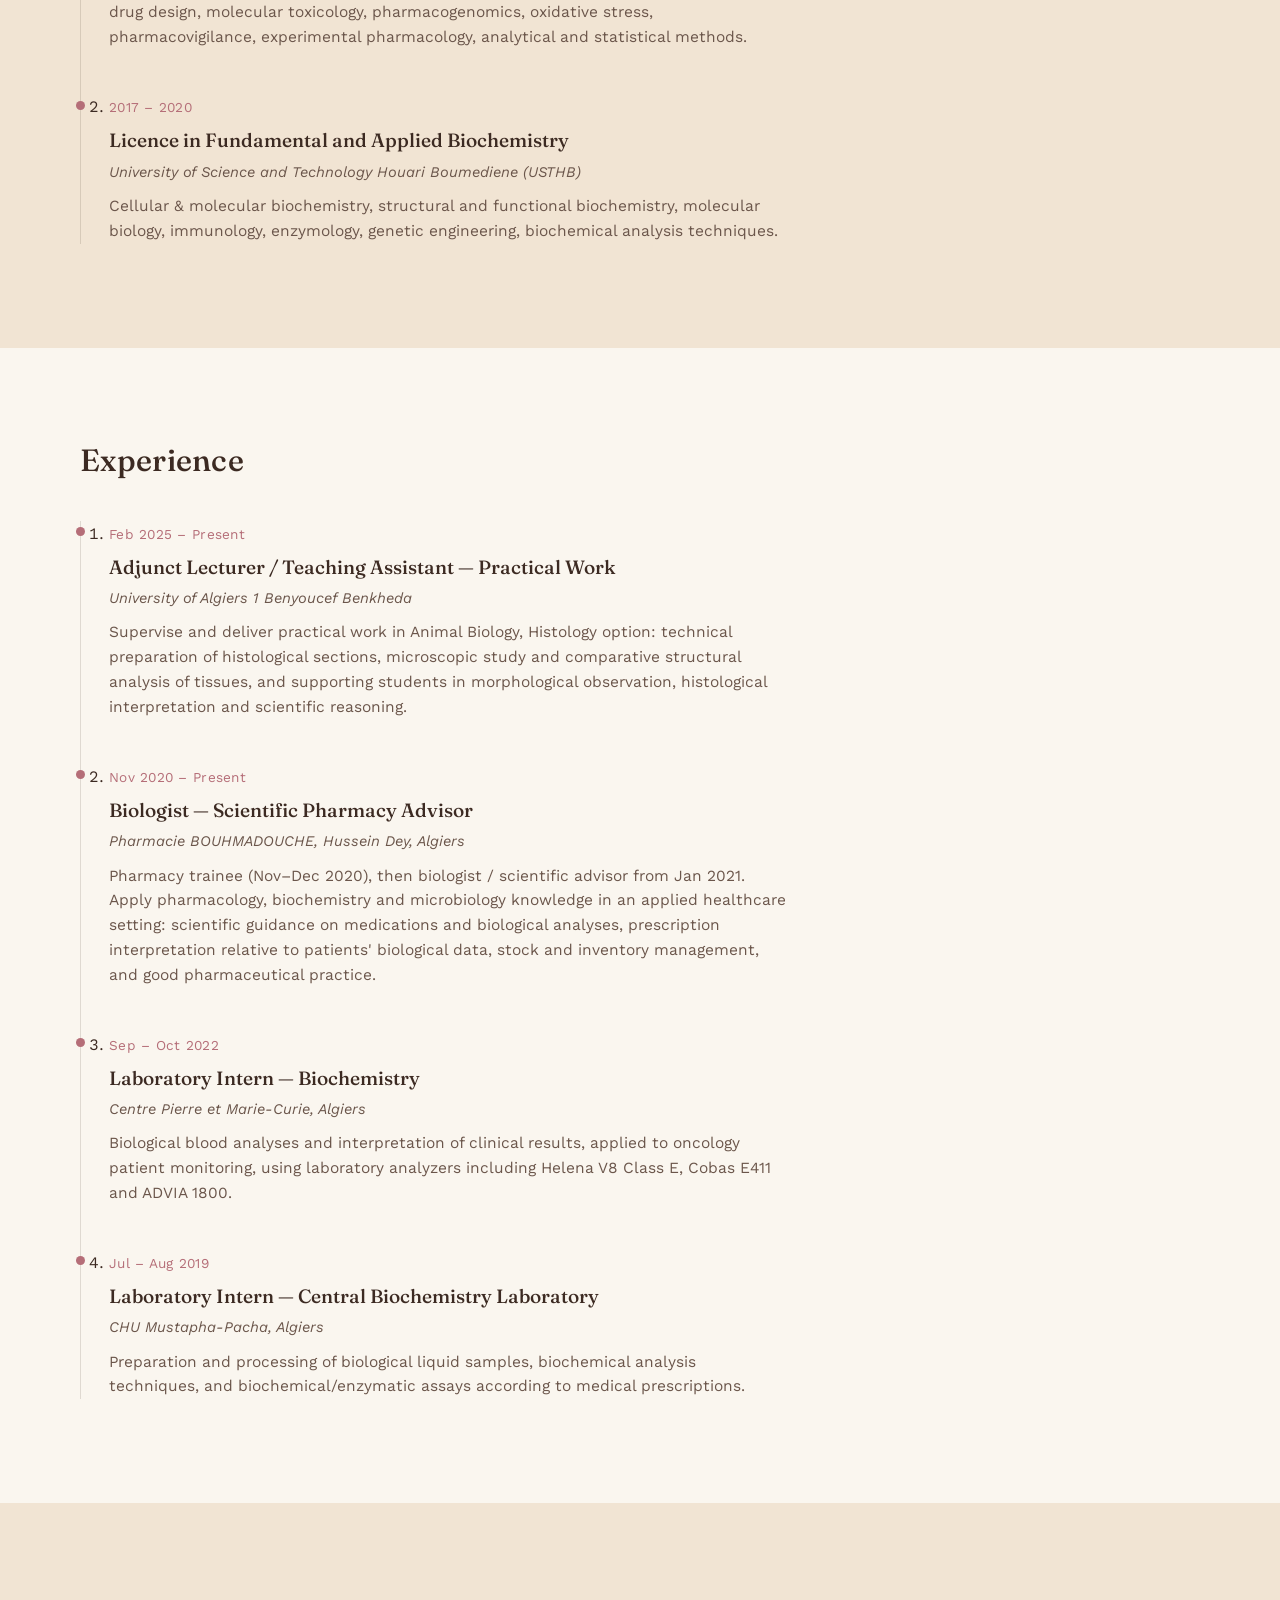
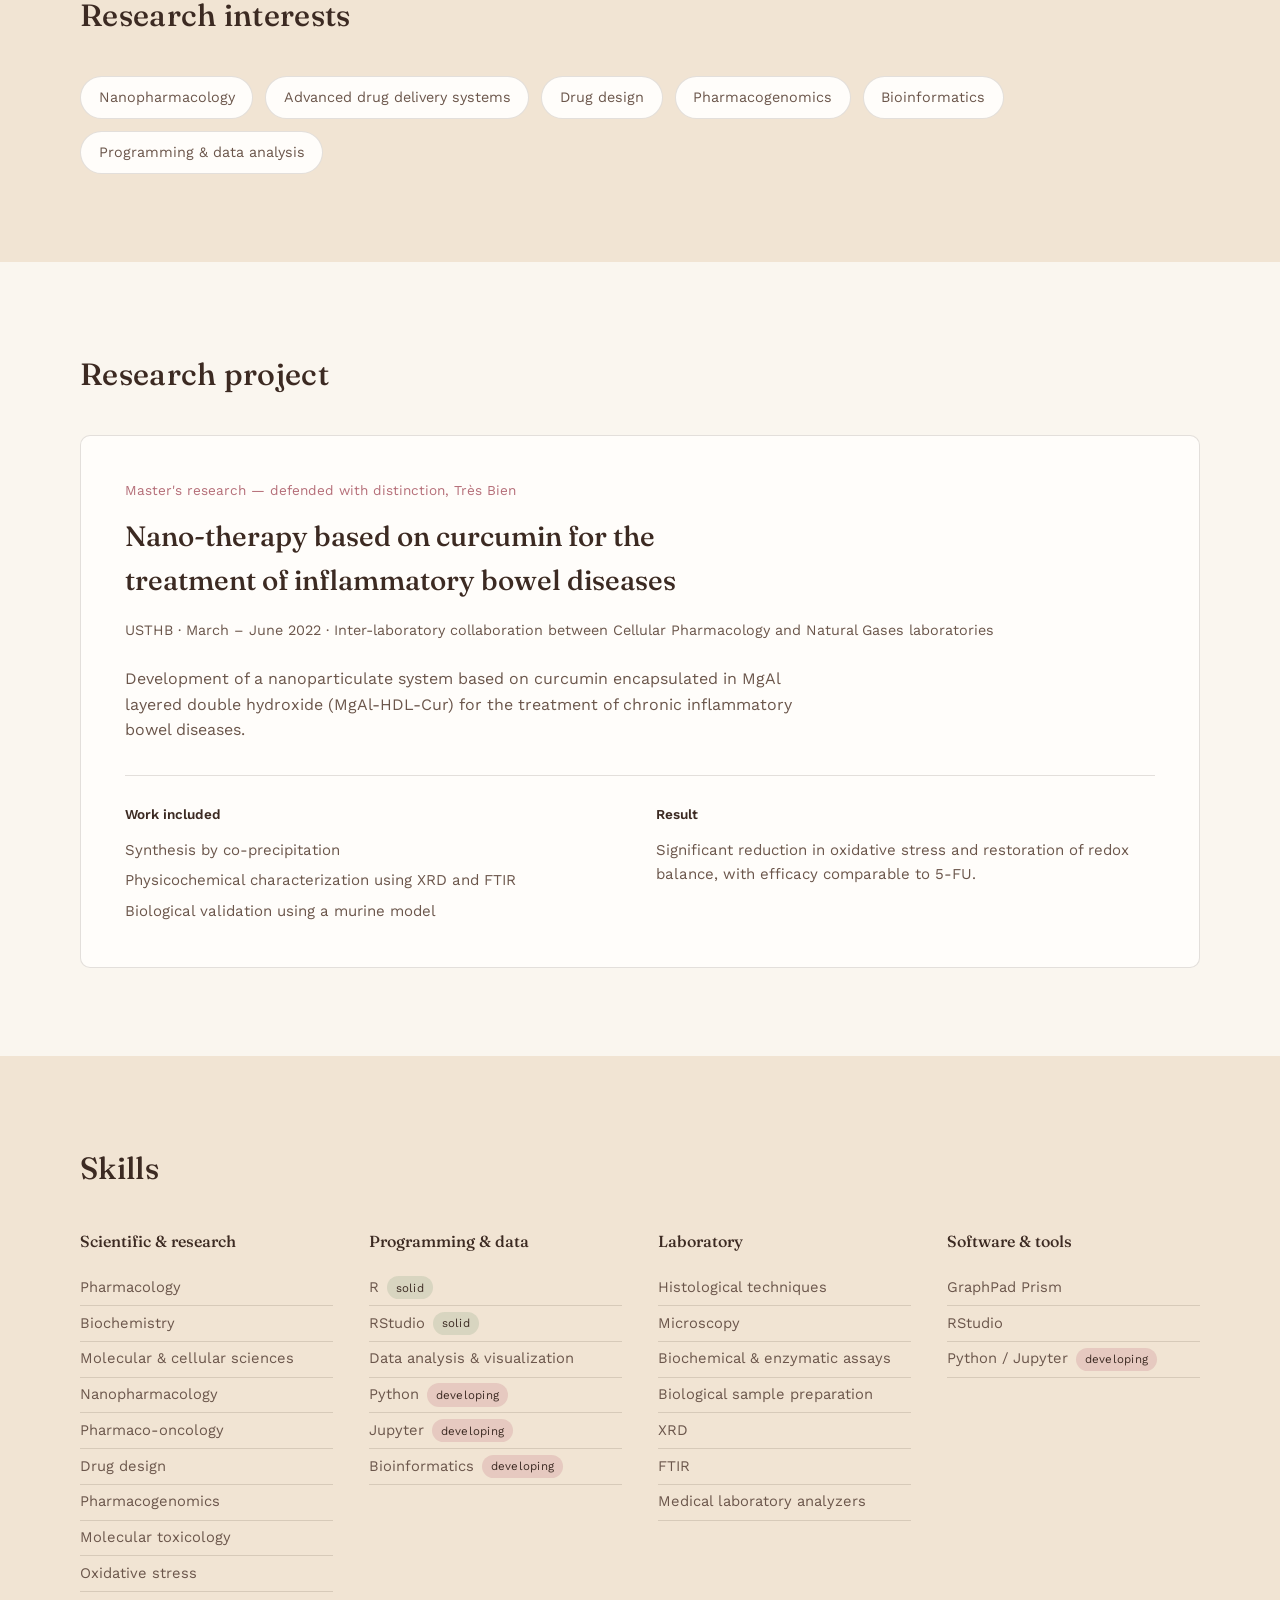
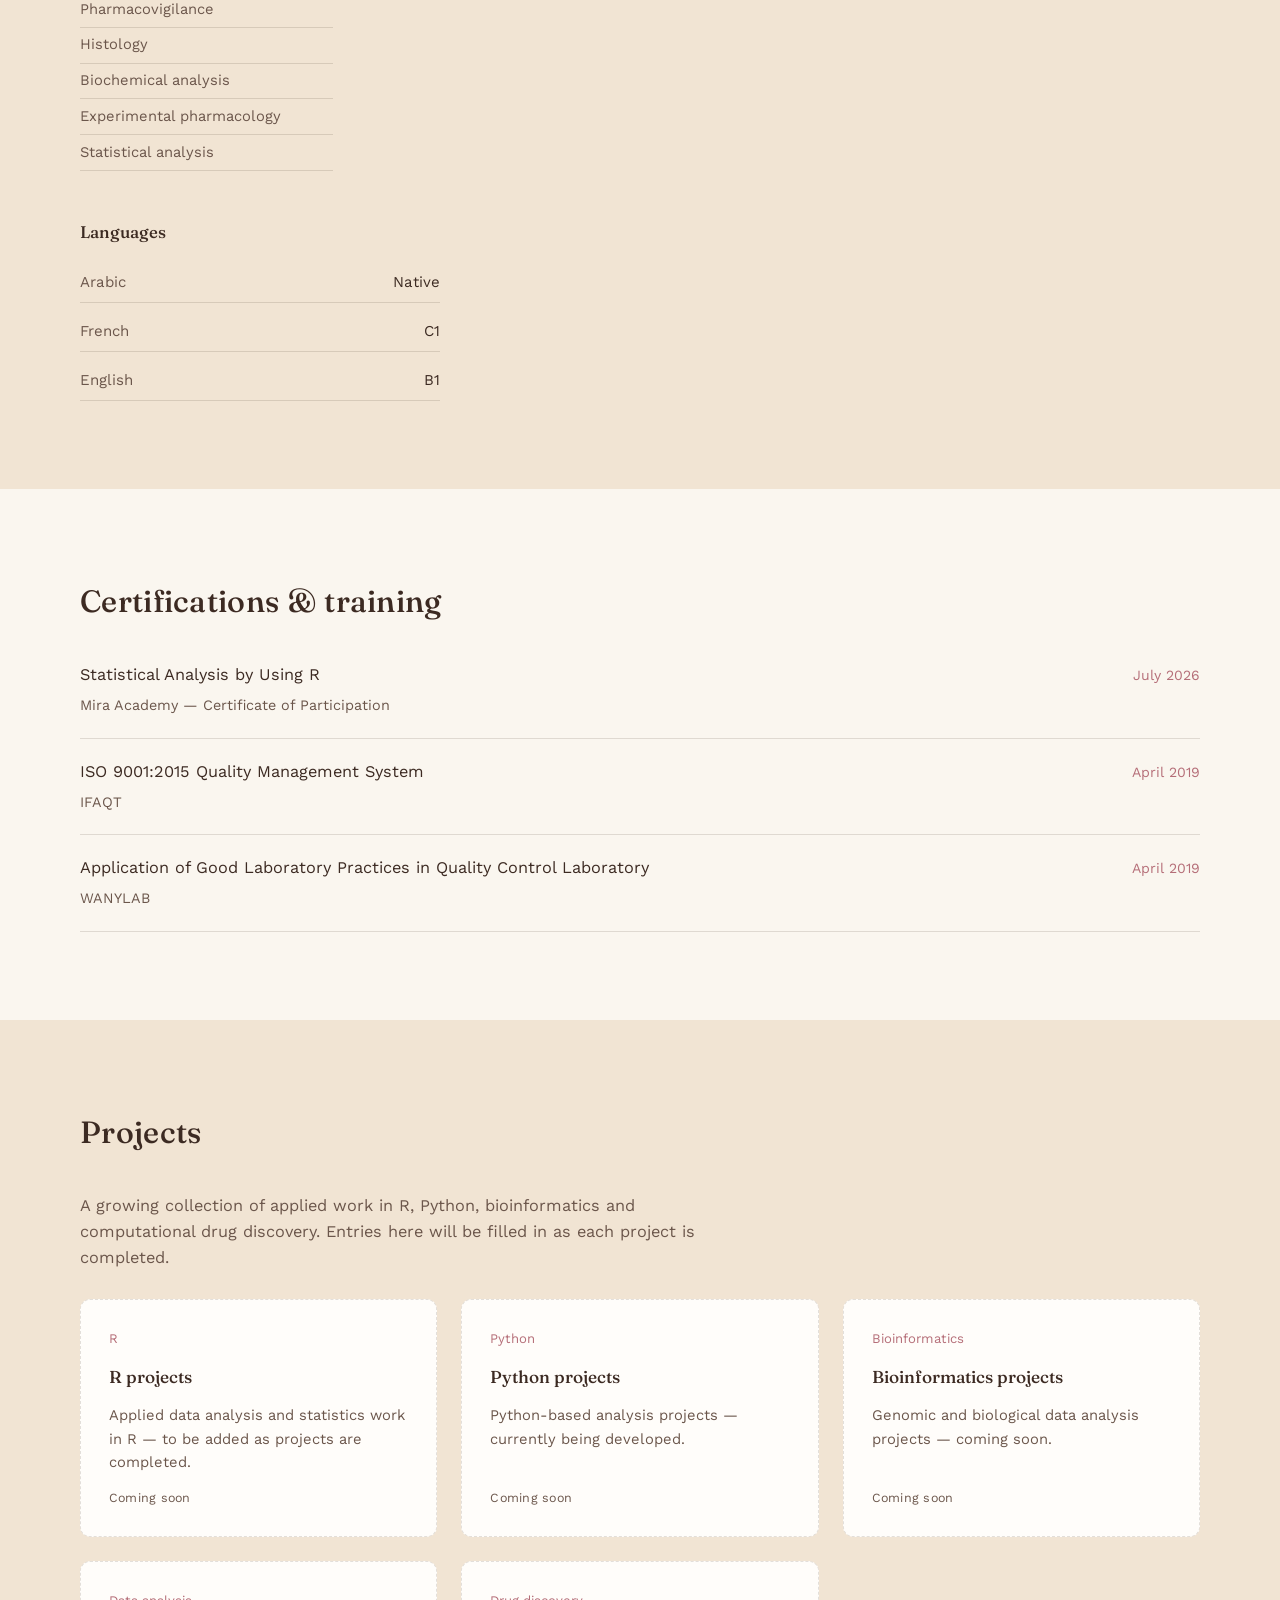
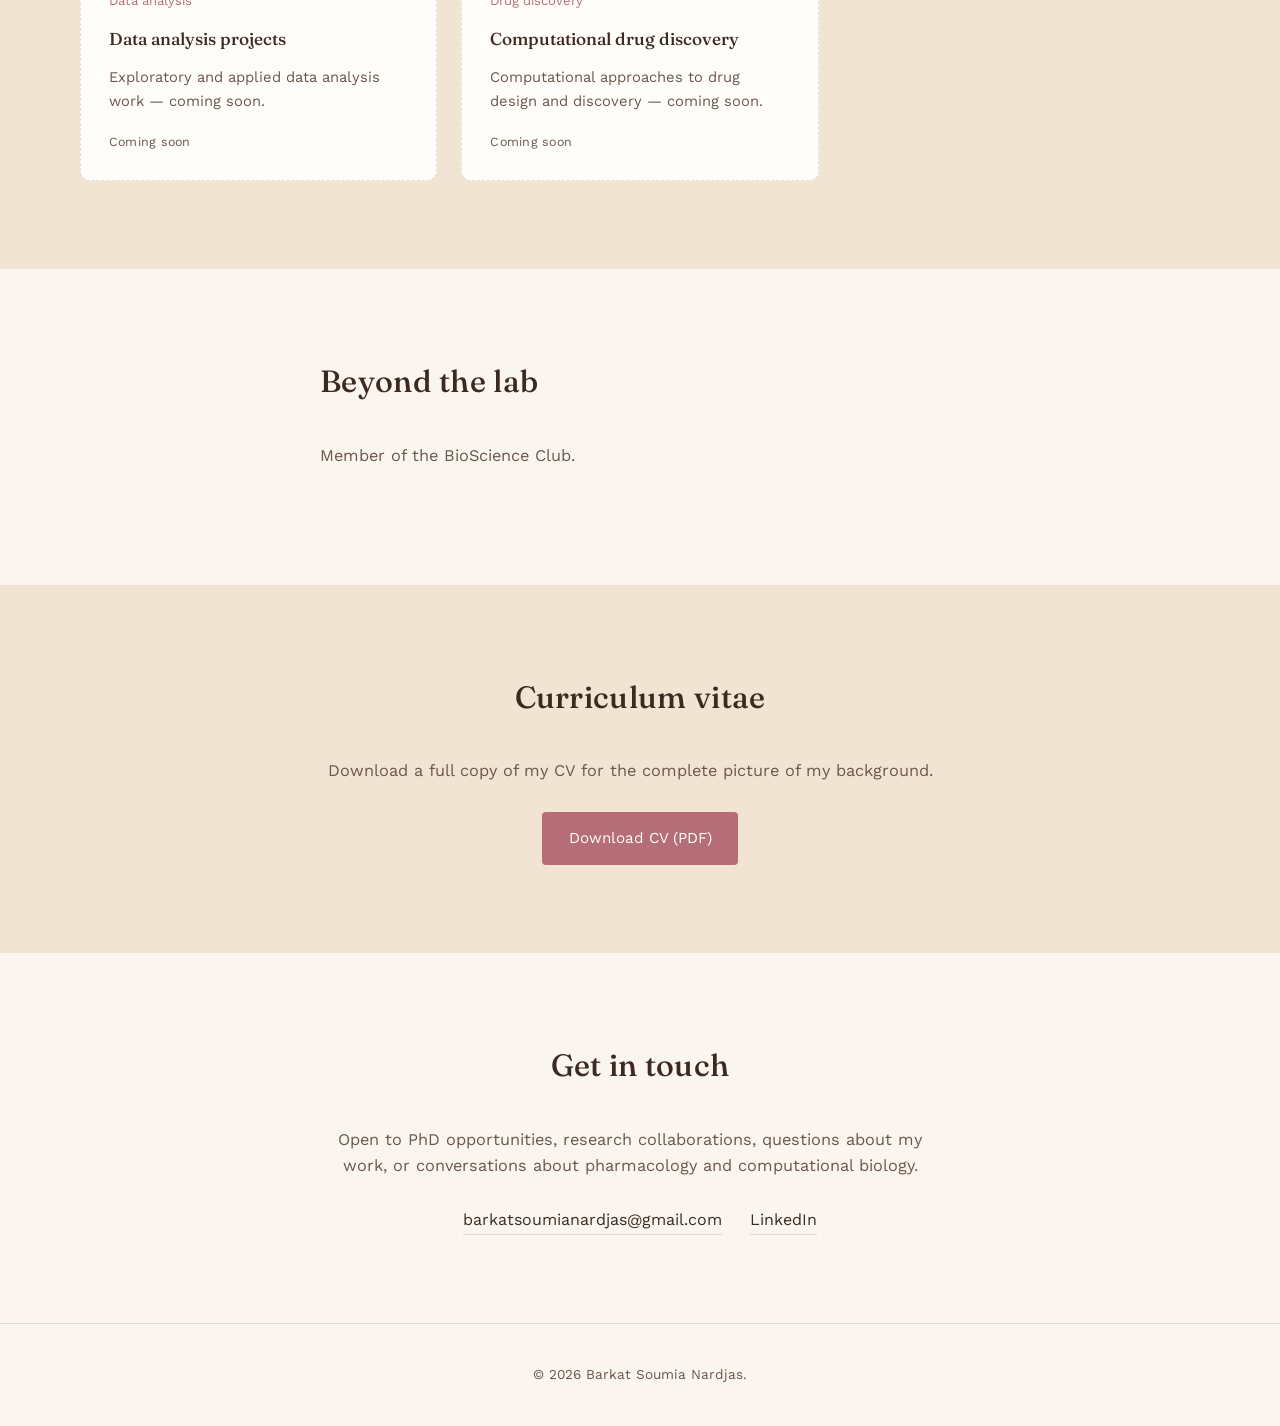
==== commit 5be65531: "Revise contact section intro for clarity Updated the introduction paragraph to reflect openness to P" ====
--- a/index.html
+++ b/index.html
@@ -370,9 +370,9 @@
   <section class="section contact" id="contact">
     <div class="section__inner section__inner--narrow section__inner--center">
       <h2 class="section__heading">Get in touch</h2>
-      <p class="section__intro">
-        Open to research collaborations, questions about my work, or conversations about
-        pharmacology and computational biology.
+    <p class="section__intro">
+        Open to PhD opportunities, research collaborations, questions about my work, or
+        conversations about pharmacology and computational biology.
       </p>
       <div class="contact__links">
         <a href="mailto:barkatsoumianardjas@gmail.com">barkatsoumianardjas@gmail.com</a>
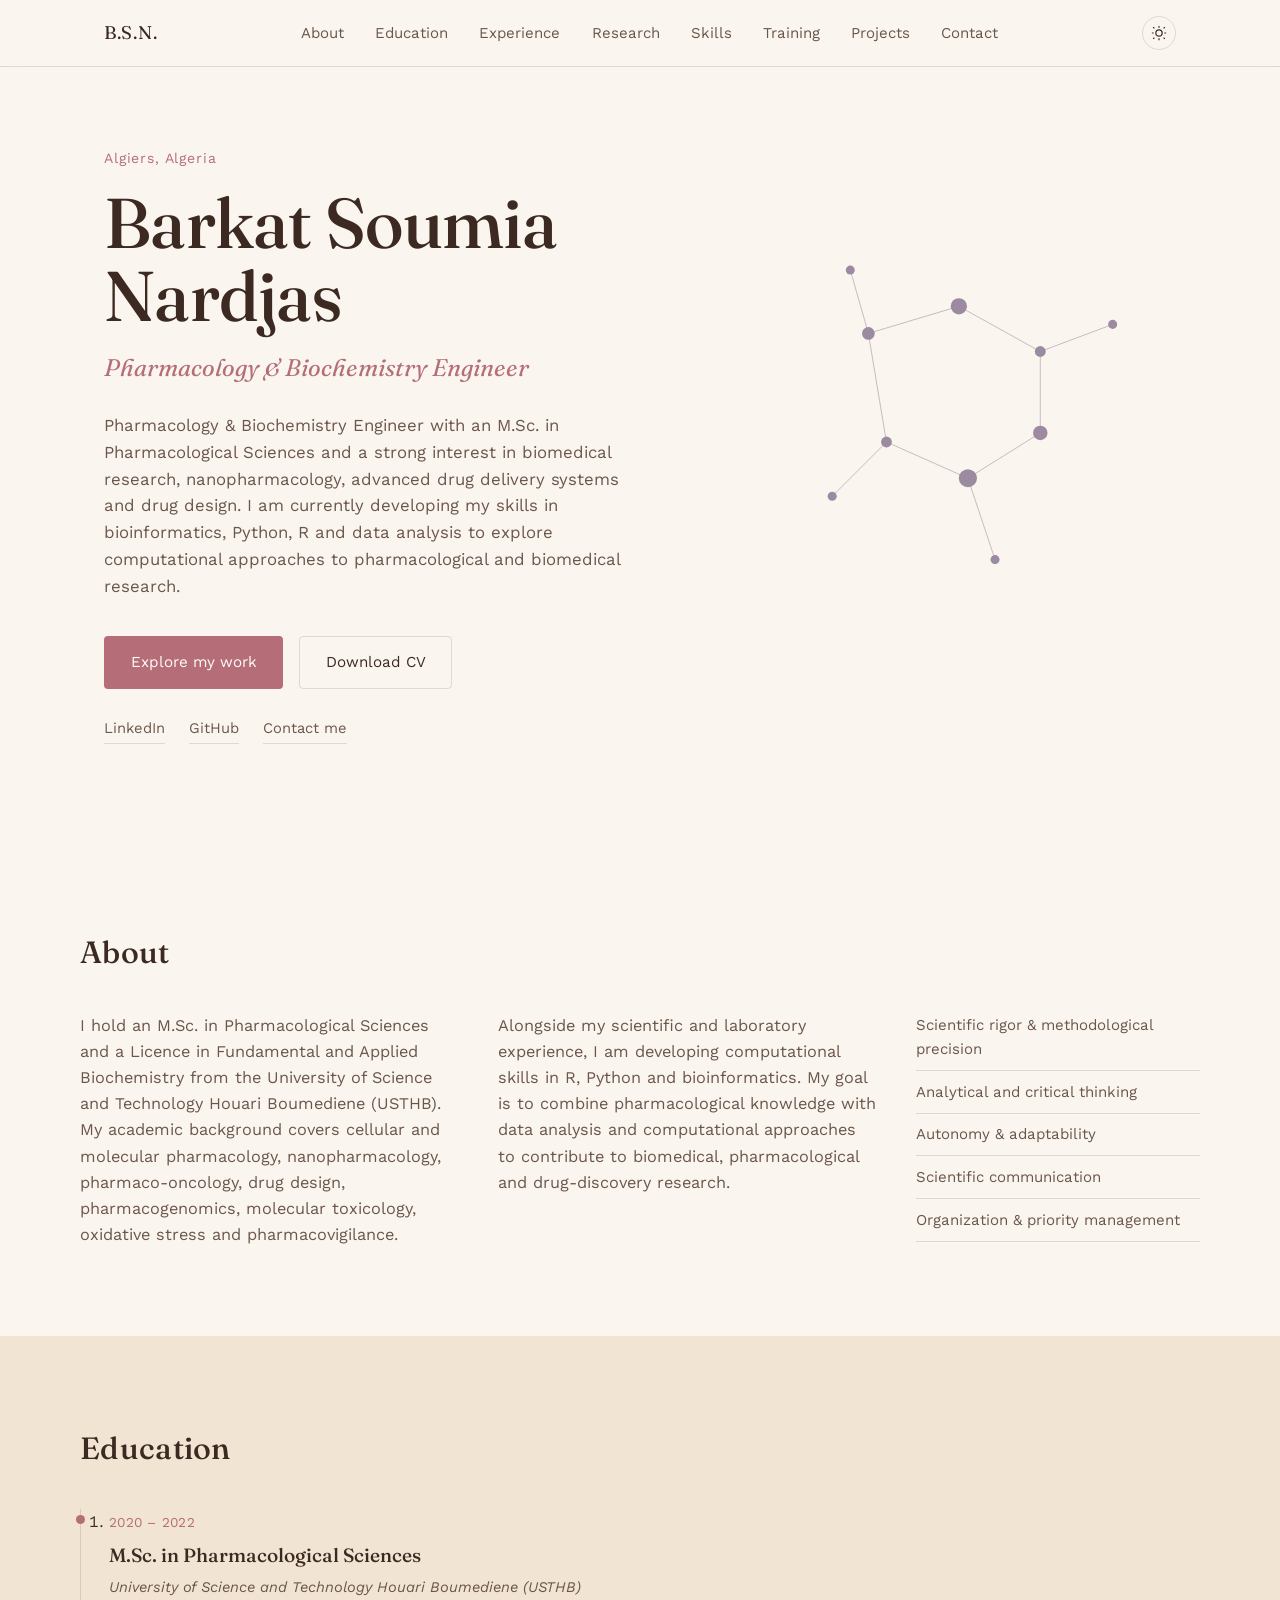
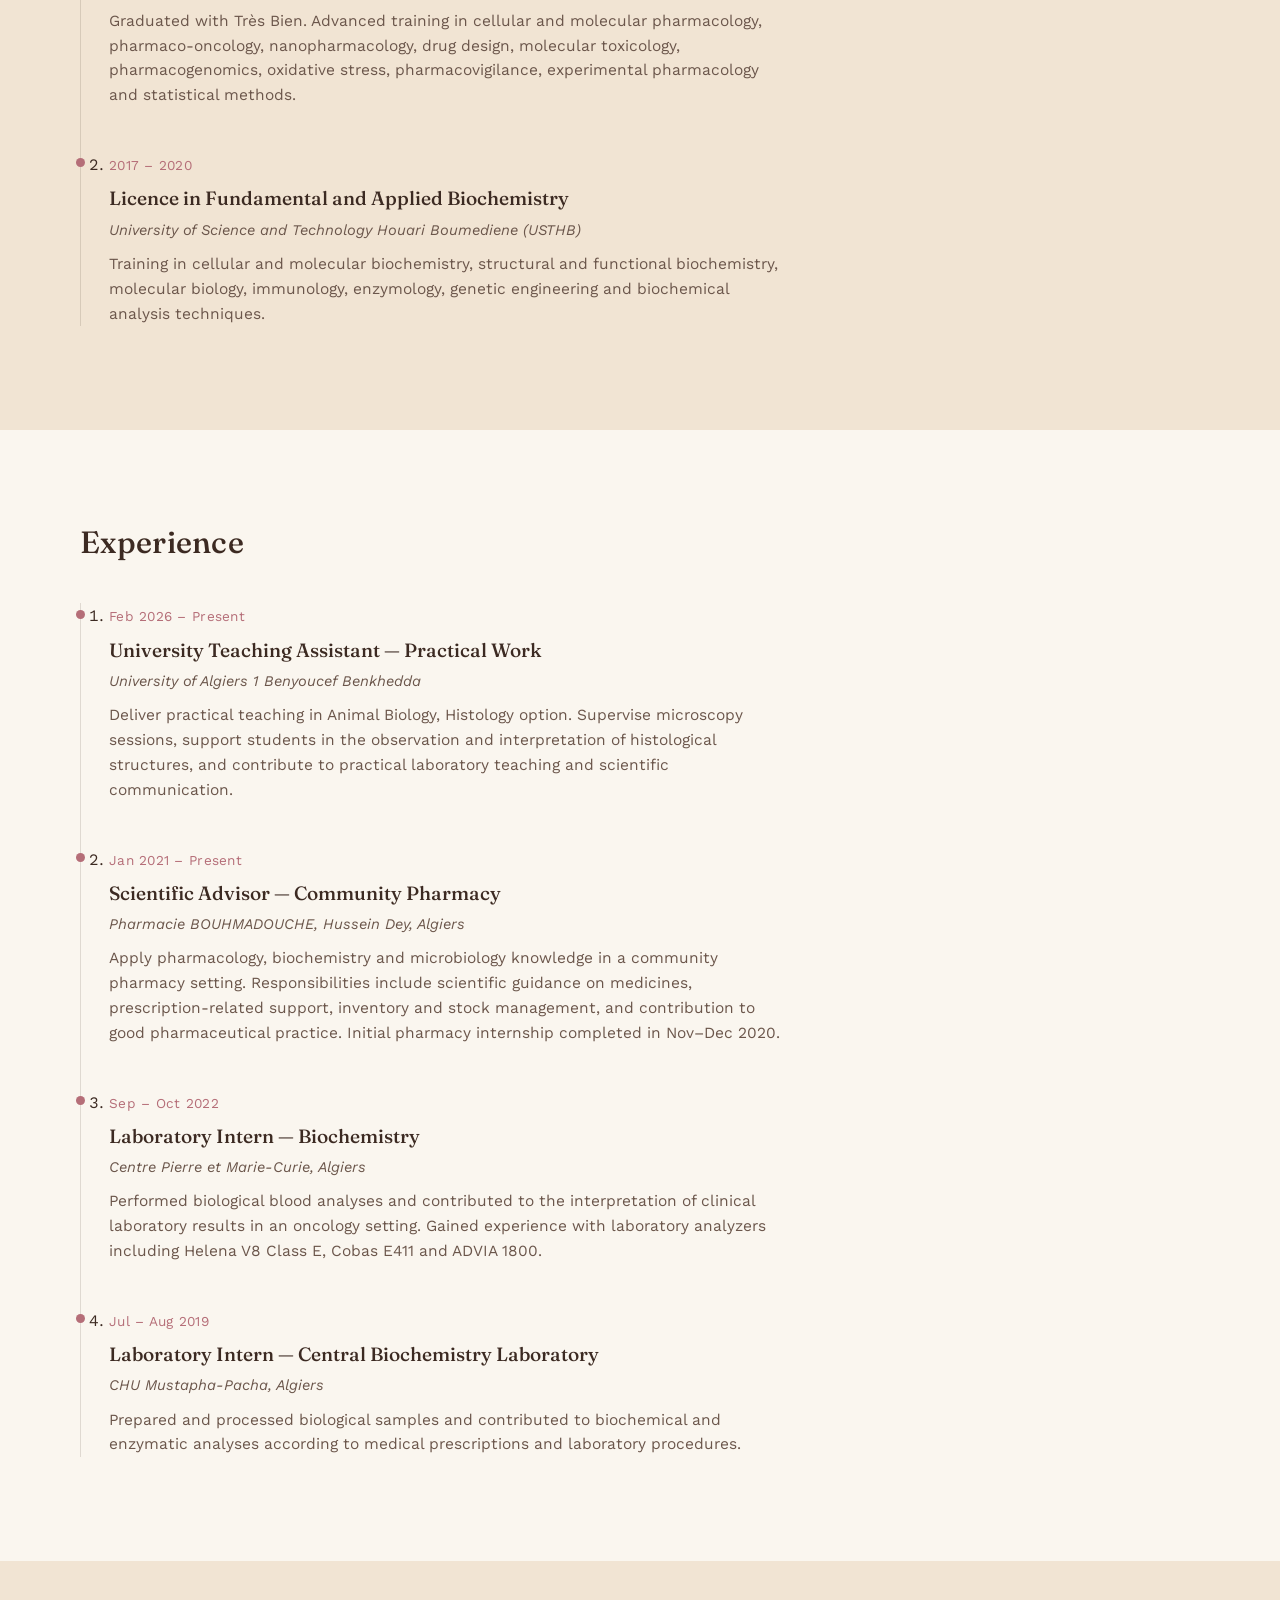
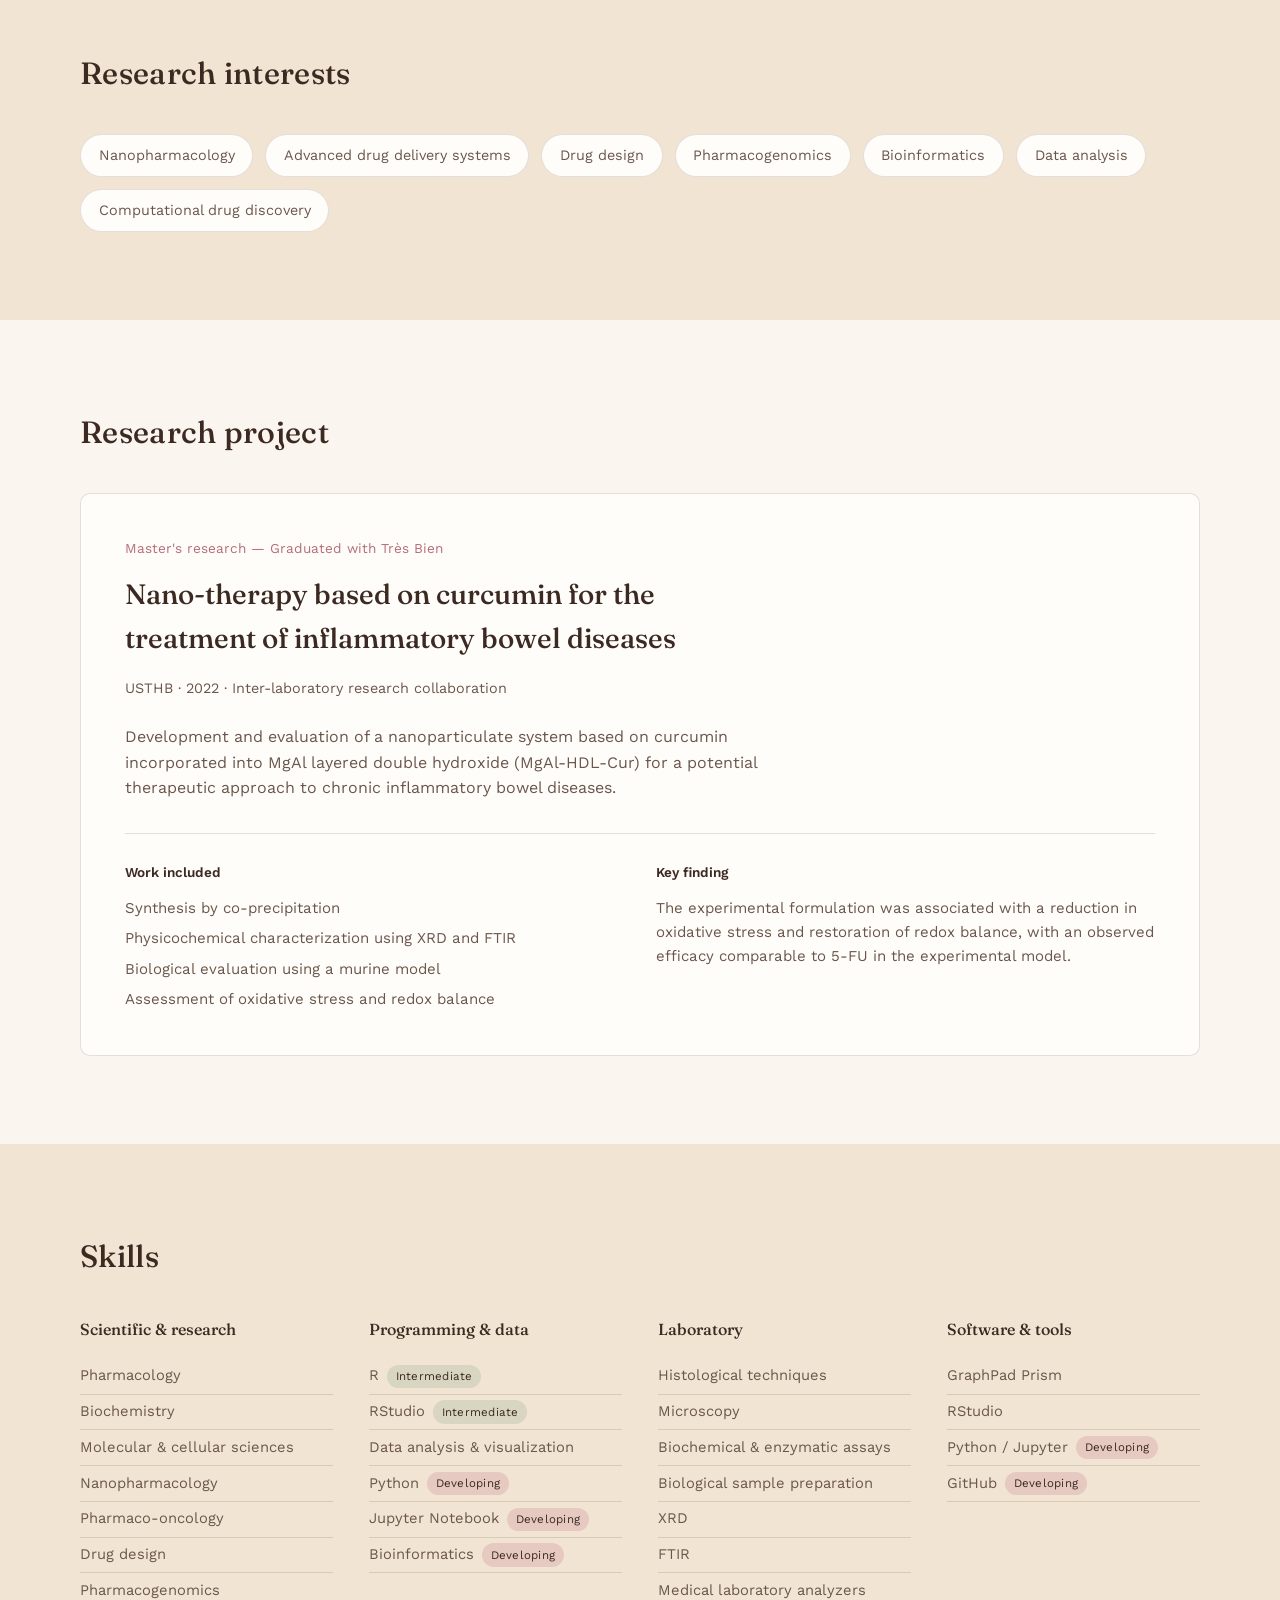
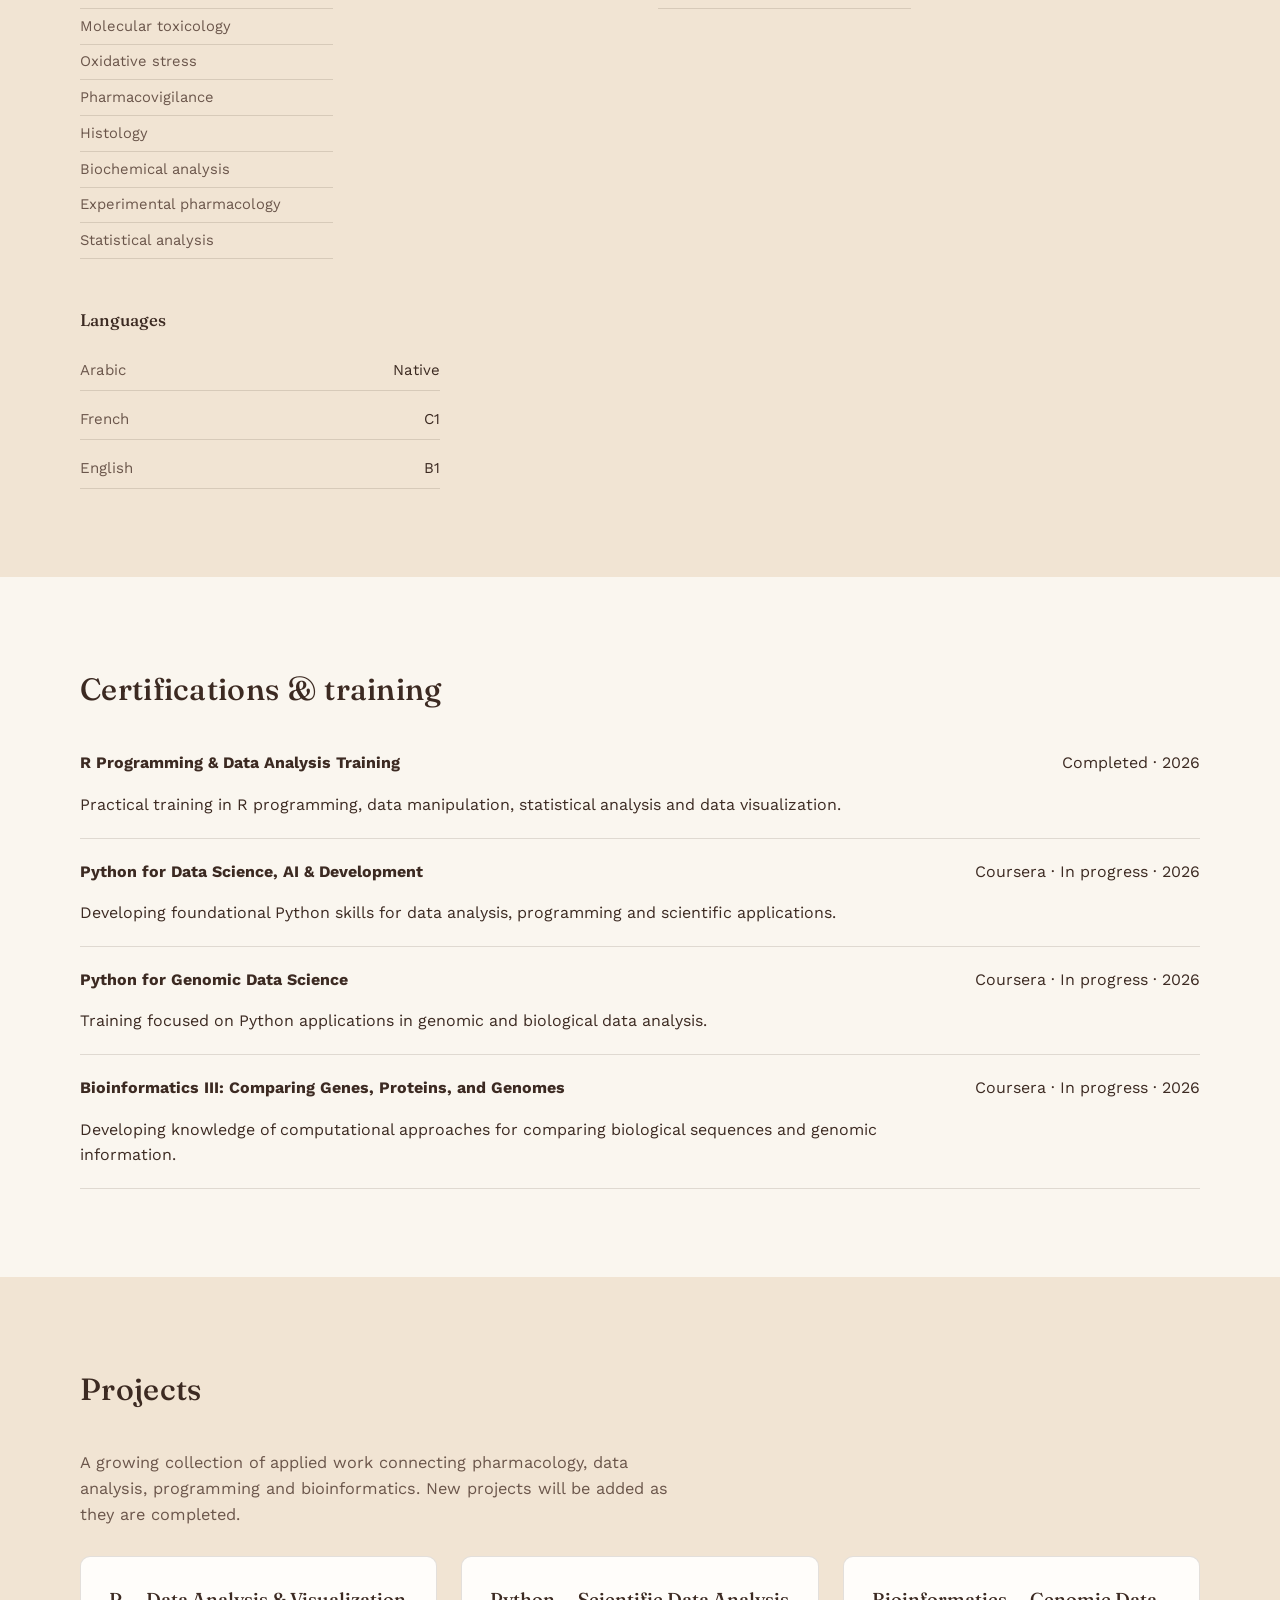
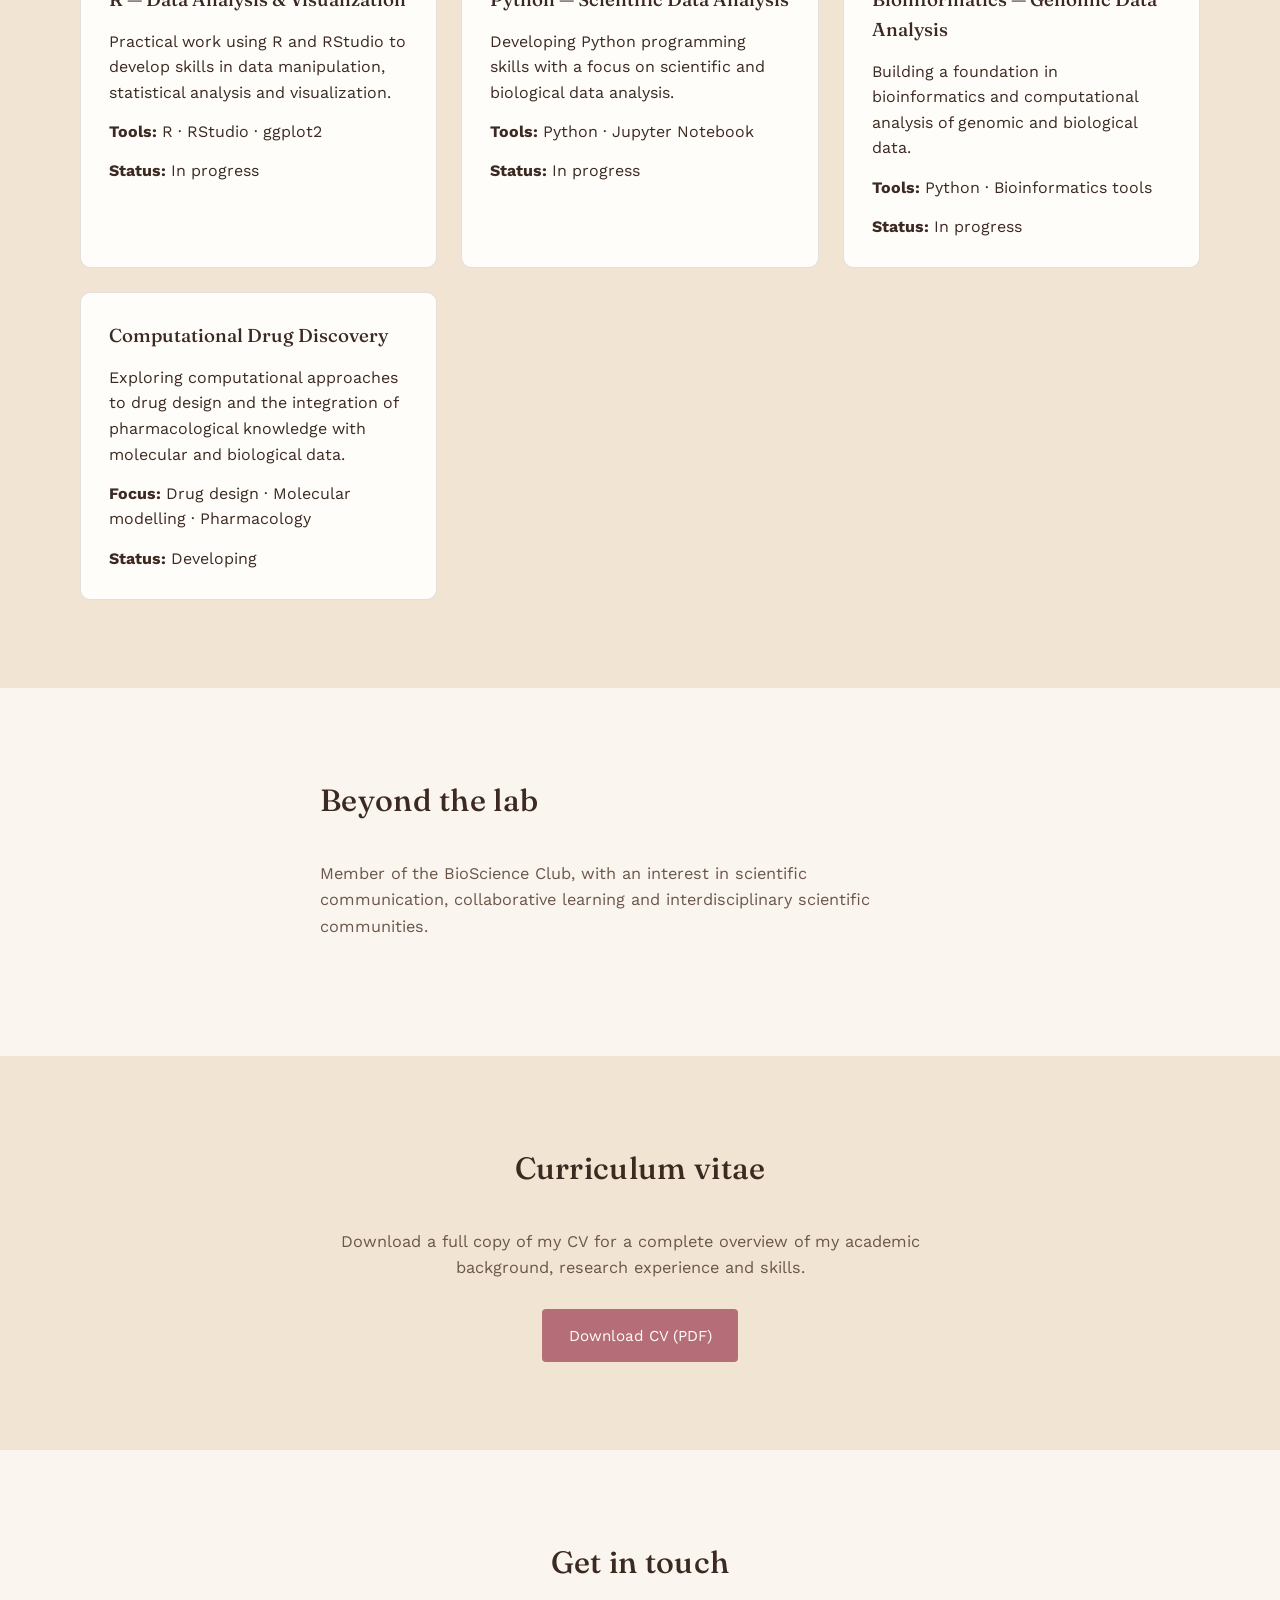
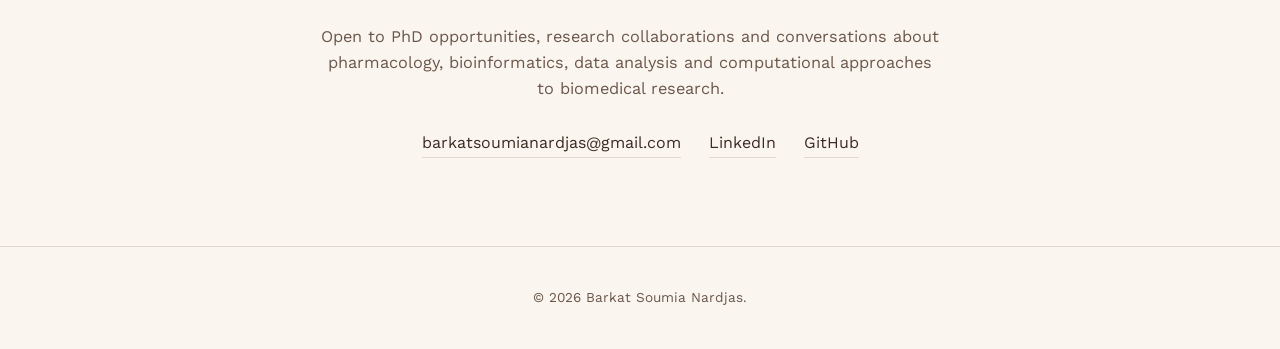
==== commit ae2dc7be: "Update print statement from 'Hello' to 'Goodbye'" ====
--- a/index.html
+++ b/index.html
@@ -3,33 +3,46 @@
 <head>
 <meta charset="UTF-8">
 <meta name="viewport" content="width=device-width, initial-scale=1.0">
+
 <title>Barkat Soumia Nardjas — Pharmacology &amp; Biochemistry Engineer</title>
-<meta name="description" content="Barkat Soumia Nardjas — Pharmacology &amp; Biochemistry Engineer working at the intersection of pharmacology, biochemistry, nanopharmacology and emerging bioinformatics, R and Python skills.">
+
+<meta name="description" content="Barkat Soumia Nardjas — Pharmacology &amp; Biochemistry Engineer with a background in pharmacology, biochemistry, nanopharmacology and drug delivery, currently developing skills in bioinformatics, Python, R and data analysis.">
 
 <!-- Open Graph / social sharing -->
-<meta property="og:title" content="Barkat Soumia Nardjas — Pharmacology & Biochemistry Engineer">
-<meta property="og:description" content="Portfolio: pharmacology, biochemistry, nanopharmacology, drug design, and emerging bioinformatics &amp; data analysis skills.">
+<meta property="og:title" content="Barkat Soumia Nardjas — Pharmacology &amp; Biochemistry Engineer">
+<meta property="og:description" content="Portfolio of Barkat Soumia Nardjas — pharmacology, biochemistry, nanopharmacology, drug delivery, bioinformatics and data analysis.">
 <meta property="og:type" content="website">
 
 <link rel="icon" type="image/svg+xml" href="favicon.svg">
 
 <link rel="preconnect" href="https://fonts.googleapis.com">
 <link rel="preconnect" href="https://fonts.gstatic.com" crossorigin>
+
 <link href="https://fonts.googleapis.com/css2?family=Fraunces:ital,opsz,wght@0,9..144,300;0,9..144,400;0,9..144,500;0,9..144,600;1,9..144,400;1,9..144,500&family=Work+Sans:wght@300;400;500;600&display=swap" rel="stylesheet">
 
 <link rel="stylesheet" href="style.css">
 </head>
+
 <body>
 
 <a class="skip-link" href="#main">Skip to content</a>
 
 <!-- ============ NAVIGATION ============ -->
+
 <header class="site-header">
   <nav class="nav" aria-label="Primary">
+
     <a href="#home" class="nav__mark">B.S.N.</a>
 
-    <button class="nav__toggle" id="navToggle" aria-expanded="false" aria-controls="navList" aria-label="Open menu">
-      <span></span><span></span><span></span>
+    <button
+      class="nav__toggle"
+      id="navToggle"
+      aria-expanded="false"
+      aria-controls="navList"
+      aria-label="Open menu">
+      <span></span>
+      <span></span>
+      <span></span>
     </button>
 
     <ul class="nav__list" id="navList">
@@ -38,45 +51,123 @@
       <li><a href="#experience">Experience</a></li>
       <li><a href="#research">Research</a></li>
       <li><a href="#skills">Skills</a></li>
-      <li><a href="#certifications">Certifications</a></li>
+      <li><a href="#certifications">Training</a></li>
       <li><a href="#projects">Projects</a></li>
       <li><a href="#contact">Contact</a></li>
     </ul>
 
-    <button class="theme-toggle" id="themeToggle" aria-label="Switch to dark mode" aria-pressed="false">
-      <svg class="icon-sun" width="18" height="18" viewBox="0 0 24 24" fill="none" stroke="currentColor" stroke-width="1.6"><circle cx="12" cy="12" r="4.2"/><path d="M12 2.5v2.4M12 19.1v2.4M4.2 4.2l1.7 1.7M18.1 18.1l1.7 1.7M2.5 12h2.4M19.1 12h2.4M4.2 19.8l1.7-1.7M18.1 5.9l1.7-1.7"/></svg>
-      <svg class="icon-moon" width="18" height="18" viewBox="0 0 24 24" fill="none" stroke="currentColor" stroke-width="1.6"><path d="M20 14.5A8.5 8.5 0 1 1 9.5 4a6.8 6.8 0 0 0 10.5 10.5Z"/></svg>
+    <button
+      class="theme-toggle"
+      id="themeToggle"
+      aria-label="Switch to dark mode"
+      aria-pressed="false">
+
+      <svg class="icon-sun"
+           width="18"
+           height="18"
+           viewBox="0 0 24 24"
+           fill="none"
+           stroke="currentColor"
+           stroke-width="1.6">
+
+        <circle cx="12" cy="12" r="4.2"/>
+        <path d="M12 2.5v2.4M12 19.1v2.4M4.2 4.2l1.7 1.7M18.1 18.1l1.7 1.7M2.5 12h2.4M19.1 12h2.4M4.2 19.8l1.7-1.7M18.1 5.9l1.7-1.7"/>
+      </svg>
+
+      <svg class="icon-moon"
+           width="18"
+           height="18"
+           viewBox="0 0 24 24"
+           fill="none"
+           stroke="currentColor"
+           stroke-width="1.6">
+
+        <path d="M20 14.5A8.5 8.5 0 1 1 9.5 4a6.8 6.8 0 0 0 10.5 10.5Z"/>
+      </svg>
+
     </button>
+
   </nav>
 </header>
 
+
 <main id="main">
 
   <!-- ============ HERO ============ -->
+
   <section class="hero" id="home">
+
     <div class="hero__inner">
+
       <p class="hero__eyebrow">Algiers, Algeria</p>
-      <h1 class="hero__name">Barkat Soumia<br>Nardjas</h1>
-      <p class="hero__title">Pharmacology &amp; Biochemistry Engineer</p>
+
+      <h1 class="hero__name">
+        Barkat Soumia<br>Nardjas
+      </h1>
+
+      <p class="hero__title">
+        Pharmacology &amp; Biochemistry Engineer
+      </p>
+
       <p class="hero__intro">
-        My work sits at the meeting point of pharmacology, biochemistry and scientific research —
-        with a particular interest in nanopharmacology, drug design, and biological data.
-        I'm currently building skills in bioinformatics, programming and data analysis
-        to bring computational approaches into that research.
+        Pharmacology &amp; Biochemistry Engineer with an M.Sc. in Pharmacological
+        Sciences and a strong interest in biomedical research, nanopharmacology,
+        advanced drug delivery systems and drug design. I am currently developing
+        my skills in bioinformatics, Python, R and data analysis to explore
+        computational approaches to pharmacological and biomedical research.
       </p>
+
       <div class="hero__actions">
-        <a href="#projects" class="btn btn--primary">Explore my work</a>
-        <a href="CV_Barkat_Soumia_Nardjas.pdf" class="btn btn--ghost" download>Download CV</a>
+
+        <a href="#projects" class="btn btn--primary">
+          Explore my work
+        </a>
+
+        <a
+          href="CV_Barkat_Soumia_Nardjas.pdf"
+          class="btn btn--ghost"
+          download>
+          Download CV
+        </a>
+
       </div>
+
       <div class="hero__links">
-        <a href="https://www.linkedin.com/in/soumia-nardjas-barkat-860b49248/" target="_blank" rel="noopener">LinkedIn</a>
-        <a href="https://github.com/" target="_blank" rel="noopener" id="githubLink">GitHub</a>
-        <a href="#contact">Contact me</a>
+
+        <a
+          href="https://www.linkedin.com/in/soumia-nardjas-barkat-860b49248/"
+          target="_blank"
+          rel="noopener">
+          LinkedIn
+        </a>
+
+        <a
+          href="https://github.com/nardjesb"
+          target="_blank"
+          rel="noopener"
+          id="githubLink">
+          GitHub
+        </a>
+
+        <a href="#contact">
+          Contact me
+        </a>
+
       </div>
-    </div>
+
+    </div>
+
+
     <div class="hero__motif" aria-hidden="true">
+
       <svg viewBox="0 0 420 420" width="100%" height="100%">
-        <g stroke="currentColor" stroke-width="1.1" fill="none" opacity="0.55">
+
+        <g
+          stroke="currentColor"
+          stroke-width="1.1"
+          fill="none"
+          opacity="0.55">
+
           <line x1="80" y1="90" x2="180" y2="60"/>
           <line x1="180" y1="60" x2="270" y2="110"/>
           <line x1="270" y1="110" x2="270" y2="200"/>
@@ -87,8 +178,11 @@
           <line x1="190" y1="250" x2="220" y2="340"/>
           <line x1="100" y1="210" x2="40" y2="270"/>
           <line x1="80" y1="90" x2="60" y2="20"/>
+
         </g>
+
         <g fill="currentColor">
+
           <circle cx="80" cy="90" r="7"/>
           <circle cx="180" cy="60" r="9"/>
           <circle cx="270" cy="110" r="6"/>
@@ -99,176 +193,370 @@
           <circle cx="220" cy="340" r="5"/>
           <circle cx="40" cy="270" r="5"/>
           <circle cx="60" cy="20" r="5"/>
+
         </g>
+
       </svg>
-    </div>
-  </section>
+
+    </div>
+
+  </section>
+
 
   <!-- ============ ABOUT ============ -->
+
   <section class="section" id="about">
+
     <div class="section__inner">
+
       <h2 class="section__heading">About</h2>
+
       <div class="about__grid">
+
         <p class="about__text">
-          I hold a Master's degree in Pharmacological Sciences and a Licence in Fundamental
-          and Applied Biochemistry, both from USTHB. My academic background spans cellular
-          and molecular pharmacology, nanopharmacology, pharmaco-oncology, drug design,
-          pharmacogenomics, molecular toxicology, oxidative stress and pharmacovigilance.
+          I hold an M.Sc. in Pharmacological Sciences and a Licence in
+          Fundamental and Applied Biochemistry from the University of Science
+          and Technology Houari Boumediene (USTHB). My academic background
+          covers cellular and molecular pharmacology, nanopharmacology,
+          pharmaco-oncology, drug design, pharmacogenomics, molecular
+          toxicology, oxidative stress and pharmacovigilance.
         </p>
+
         <p class="about__text">
-          Alongside my scientific and clinical work, I'm developing programming and
-          bioinformatics skills — R is a completed area of training for me, and I'm actively
-          building my Python and bioinformatics knowledge, with the goal of applying
-          computational approaches and genomic data to pharmacological and biomedical research.
+          Alongside my scientific and laboratory experience, I am developing
+          computational skills in R, Python and bioinformatics. My goal is to
+          combine pharmacological knowledge with data analysis and computational
+          approaches to contribute to biomedical, pharmacological and
+          drug-discovery research.
         </p>
+
         <ul class="about__qualities">
+
           <li>Scientific rigor &amp; methodological precision</li>
           <li>Analytical and critical thinking</li>
           <li>Autonomy &amp; adaptability</li>
-          <li>Clear scientific communication</li>
+          <li>Scientific communication</li>
           <li>Organization &amp; priority management</li>
+
         </ul>
+
       </div>
-    </div>
-  </section>
+
+    </div>
+
+  </section>
+
 
   <!-- ============ EDUCATION ============ -->
+
   <section class="section section--alt" id="education">
+
     <div class="section__inner">
+
       <h2 class="section__heading">Education</h2>
+
       <ol class="timeline">
+
         <li class="timeline__item">
-          <span class="timeline__date">2020 – 2022</span>
-          <h3 class="timeline__title">Master 2 in Pharmacological Sciences</h3>
-          <p class="timeline__place">University of Science and Technology Houari Boumediene (USTHB)</p>
+
+          <span class="timeline__date">
+            2020 – 2022
+          </span>
+
+          <h3 class="timeline__title">
+            M.Sc. in Pharmacological Sciences
+          </h3>
+
+          <p class="timeline__place">
+            University of Science and Technology Houari Boumediene (USTHB)
+          </p>
+
           <p class="timeline__desc">
-            Advanced cellular &amp; molecular pharmacology, pharmaco-oncology, nanopharmacology,
-            drug design, molecular toxicology, pharmacogenomics, oxidative stress,
-            pharmacovigilance, experimental pharmacology, analytical and statistical methods.
-          </p>
-        </li>
+            Graduated with Très Bien. Advanced training in cellular and
+            molecular pharmacology, pharmaco-oncology, nanopharmacology,
+            drug design, molecular toxicology, pharmacogenomics, oxidative
+            stress, pharmacovigilance, experimental pharmacology and
+            statistical methods.
+          </p>
+
+        </li>
+
+
         <li class="timeline__item">
-          <span class="timeline__date">2017 – 2020</span>
-          <h3 class="timeline__title">Licence in Fundamental and Applied Biochemistry</h3>
-          <p class="timeline__place">University of Science and Technology Houari Boumediene (USTHB)</p>
+
+          <span class="timeline__date">
+            2017 – 2020
+          </span>
+
+          <h3 class="timeline__title">
+            Licence in Fundamental and Applied Biochemistry
+          </h3>
+
+          <p class="timeline__place">
+            University of Science and Technology Houari Boumediene (USTHB)
+          </p>
+
           <p class="timeline__desc">
-            Cellular &amp; molecular biochemistry, structural and functional biochemistry,
-            molecular biology, immunology, enzymology, genetic engineering, biochemical
-            analysis techniques.
-          </p>
-        </li>
+            Training in cellular and molecular biochemistry, structural and
+            functional biochemistry, molecular biology, immunology,
+            enzymology, genetic engineering and biochemical analysis
+            techniques.
+          </p>
+
+        </li>
+
       </ol>
-    </div>
-  </section>
+
+    </div>
+
+  </section>
+
 
   <!-- ============ EXPERIENCE ============ -->
+
   <section class="section" id="experience">
+
     <div class="section__inner">
+
       <h2 class="section__heading">Experience</h2>
+
       <ol class="timeline">
+
         <li class="timeline__item">
-          <span class="timeline__date">Feb 2025 – Present</span>
-          <h3 class="timeline__title">Adjunct Lecturer / Teaching Assistant — Practical Work</h3>
-          <p class="timeline__place">University of Algiers 1 Benyoucef Benkheda</p>
+
+          <span class="timeline__date">
+            Feb 2026 – Present
+          </span>
+
+          <h3 class="timeline__title">
+            University Teaching Assistant — Practical Work
+          </h3>
+
+          <p class="timeline__place">
+            University of Algiers 1 Benyoucef Benkhedda
+          </p>
+
           <p class="timeline__desc">
-            Supervise and deliver practical work in Animal Biology, Histology option: technical
-            preparation of histological sections, microscopic study and comparative structural
-            analysis of tissues, and supporting students in morphological observation,
-            histological interpretation and scientific reasoning.
-          </p>
-        </li>
+            Deliver practical teaching in Animal Biology, Histology option.
+            Supervise microscopy sessions, support students in the
+            observation and interpretation of histological structures,
+            and contribute to practical laboratory teaching and scientific
+            communication.
+          </p>
+
+        </li>
+
+
         <li class="timeline__item">
-          <span class="timeline__date">Nov 2020 – Present</span>
-          <h3 class="timeline__title">Biologist — Scientific Pharmacy Advisor</h3>
-          <p class="timeline__place">Pharmacie BOUHMADOUCHE, Hussein Dey, Algiers</p>
+
+          <span class="timeline__date">
+            Jan 2021 – Present
+          </span>
+
+          <h3 class="timeline__title">
+            Scientific Advisor — Community Pharmacy
+          </h3>
+
+          <p class="timeline__place">
+            Pharmacie BOUHMADOUCHE, Hussein Dey, Algiers
+          </p>
+
           <p class="timeline__desc">
-            Pharmacy trainee (Nov–Dec 2020), then biologist / scientific advisor from Jan 2021.
-            Apply pharmacology, biochemistry and microbiology knowledge in an applied healthcare
-            setting: scientific guidance on medications and biological analyses, prescription
-            interpretation relative to patients' biological data, stock and inventory management,
-            and good pharmaceutical practice.
-          </p>
-        </li>
+            Apply pharmacology, biochemistry and microbiology knowledge in
+            a community pharmacy setting. Responsibilities include
+            scientific guidance on medicines, prescription-related support,
+            inventory and stock management, and contribution to good
+            pharmaceutical practice. Initial pharmacy internship completed
+            in Nov–Dec 2020.
+          </p>
+
+        </li>
+
+
         <li class="timeline__item">
-          <span class="timeline__date">Sep – Oct 2022</span>
-          <h3 class="timeline__title">Laboratory Intern — Biochemistry</h3>
-          <p class="timeline__place">Centre Pierre et Marie-Curie, Algiers</p>
+
+          <span class="timeline__date">
+            Sep – Oct 2022
+          </span>
+
+          <h3 class="timeline__title">
+            Laboratory Intern — Biochemistry
+          </h3>
+
+          <p class="timeline__place">
+            Centre Pierre et Marie-Curie, Algiers
+          </p>
+
           <p class="timeline__desc">
-            Biological blood analyses and interpretation of clinical results, applied to
-            oncology patient monitoring, using laboratory analyzers including Helena V8 Class E,
-            Cobas E411 and ADVIA 1800.
-          </p>
-        </li>
+            Performed biological blood analyses and contributed to the
+            interpretation of clinical laboratory results in an oncology
+            setting. Gained experience with laboratory analyzers including
+            Helena V8 Class E, Cobas E411 and ADVIA 1800.
+          </p>
+
+        </li>
+
+
         <li class="timeline__item">
-          <span class="timeline__date">Jul – Aug 2019</span>
-          <h3 class="timeline__title">Laboratory Intern — Central Biochemistry Laboratory</h3>
-          <p class="timeline__place">CHU Mustapha-Pacha, Algiers</p>
+
+          <span class="timeline__date">
+            Jul – Aug 2019
+          </span>
+
+          <h3 class="timeline__title">
+            Laboratory Intern — Central Biochemistry Laboratory
+          </h3>
+
+          <p class="timeline__place">
+            CHU Mustapha-Pacha, Algiers
+          </p>
+
           <p class="timeline__desc">
-            Preparation and processing of biological liquid samples, biochemical analysis
-            techniques, and biochemical/enzymatic assays according to medical prescriptions.
-          </p>
-        </li>
+            Prepared and processed biological samples and contributed to
+            biochemical and enzymatic analyses according to medical
+            prescriptions and laboratory procedures.
+          </p>
+
+        </li>
+
       </ol>
-    </div>
-  </section>
+
+    </div>
+
+  </section>
+
 
   <!-- ============ RESEARCH INTERESTS ============ -->
+
   <section class="section section--alt" id="research-interests">
+
     <div class="section__inner">
-      <h2 class="section__heading">Research interests</h2>
+
+      <h2 class="section__heading">
+        Research interests
+      </h2>
+
       <ul class="tag-list">
+
         <li>Nanopharmacology</li>
         <li>Advanced drug delivery systems</li>
         <li>Drug design</li>
         <li>Pharmacogenomics</li>
         <li>Bioinformatics</li>
-        <li>Programming &amp; data analysis</li>
+        <li>Data analysis</li>
+        <li>Computational drug discovery</li>
+
       </ul>
-    </div>
-  </section>
+
+    </div>
+
+  </section>
+
 
   <!-- ============ RESEARCH PROJECT ============ -->
+
   <section class="section research" id="research">
+
     <div class="section__inner">
-      <h2 class="section__heading">Research project</h2>
+
+      <h2 class="section__heading">
+        Research project
+      </h2>
+
       <article class="research-card">
-        <p class="research-card__eyebrow">Master's research — defended with distinction, Très Bien</p>
-        <h3 class="research-card__title">Nano-therapy based on curcumin for the treatment of inflammatory bowel diseases</h3>
-        <p class="research-card__meta">USTHB · March – June 2022 · Inter-laboratory collaboration between Cellular Pharmacology and Natural Gases laboratories</p>
+
+        <p class="research-card__eyebrow">
+          Master's research — Graduated with Très Bien
+        </p>
+
+        <h3 class="research-card__title">
+          Nano-therapy based on curcumin for the treatment of inflammatory bowel diseases
+        </h3>
+
+        <p class="research-card__meta">
+          USTHB · 2022 · Inter-laboratory research collaboration
+        </p>
+
         <p class="research-card__desc">
-          Development of a nanoparticulate system based on curcumin encapsulated in MgAl
-          layered double hydroxide (MgAl-HDL-Cur) for the treatment of chronic inflammatory
-          bowel diseases.
+          Development and evaluation of a nanoparticulate system based on
+          curcumin incorporated into MgAl layered double hydroxide
+          (MgAl-HDL-Cur) for a potential therapeutic approach to chronic
+          inflammatory bowel diseases.
         </p>
+
         <div class="research-card__cols">
+
           <div>
-            <h4>Work included</h4>
+
+            <h4>
+              Work included
+            </h4>
+
             <ul>
+
               <li>Synthesis by co-precipitation</li>
-              <li>Physicochemical characterization using XRD and FTIR</li>
-              <li>Biological validation using a murine model</li>
+
+              <li>
+                Physicochemical characterization using XRD and FTIR
+              </li>
+
+              <li>
+                Biological evaluation using a murine model
+              </li>
+
+              <li>
+                Assessment of oxidative stress and redox balance
+              </li>
+
             </ul>
+
           </div>
+
+
           <div>
-            <h4>Result</h4>
+
+            <h4>
+              Key finding
+            </h4>
+
             <p>
-              Significant reduction in oxidative stress and restoration of redox balance,
-              with efficacy comparable to 5-FU.
+              The experimental formulation was associated with a reduction
+              in oxidative stress and restoration of redox balance, with
+              an observed efficacy comparable to 5-FU in the experimental
+              model.
             </p>
+
           </div>
+
         </div>
+
       </article>
-    </div>
-  </section>
+
+    </div>
+
+  </section>
+
 
   <!-- ============ SKILLS ============ -->
+
   <section class="section section--alt" id="skills">
+
     <div class="section__inner">
-      <h2 class="section__heading">Skills</h2>
+
+      <h2 class="section__heading">
+        Skills
+      </h2>
+
       <div class="skills__grid">
+
         <div class="skills__group">
-          <h3>Scientific &amp; research</h3>
+
+          <h3>
+            Scientific &amp; research
+          </h3>
+
           <ul>
+
             <li>Pharmacology</li>
             <li>Biochemistry</li>
             <li>Molecular &amp; cellular sciences</li>
@@ -283,22 +571,72 @@
             <li>Biochemical analysis</li>
             <li>Experimental pharmacology</li>
             <li>Statistical analysis</li>
+
           </ul>
+
         </div>
+
+
         <div class="skills__group">
-          <h3>Programming &amp; data</h3>
+
+          <h3>
+            Programming &amp; data
+          </h3>
+
           <ul>
-            <li>R <span class="tag tag--solid">solid</span></li>
-            <li>RStudio <span class="tag tag--solid">solid</span></li>
-            <li>Data analysis &amp; visualization</li>
-            <li>Python <span class="tag tag--growing">developing</span></li>
-            <li>Jupyter <span class="tag tag--growing">developing</span></li>
-            <li>Bioinformatics <span class="tag tag--growing">developing</span></li>
+
+            <li>
+              R
+              <span class="tag tag--solid">
+                Intermediate
+              </span>
+            </li>
+
+            <li>
+              RStudio
+              <span class="tag tag--solid">
+                Intermediate
+              </span>
+            </li>
+
+            <li>
+              Data analysis &amp; visualization
+            </li>
+
+            <li>
+              Python
+              <span class="tag tag--growing">
+                Developing
+              </span>
+            </li>
+
+            <li>
+              Jupyter Notebook
+              <span class="tag tag--growing">
+                Developing
+              </span>
+            </li>
+
+            <li>
+              Bioinformatics
+              <span class="tag tag--growing">
+                Developing
+              </span>
+            </li>
+
           </ul>
+
         </div>
+
+
         <div class="skills__group">
-          <h3>Laboratory</h3>
+
+          <h3>
+            Laboratory
+          </h3>
+
           <ul>
+
             <li>Histological techniques</li>
             <li>Microscopy</li>
             <li>Biochemical &amp; enzymatic assays</li>
@@ -306,88 +644,359 @@
             <li>XRD</li>
             <li>FTIR</li>
             <li>Medical laboratory analyzers</li>
+
           </ul>
+
         </div>
+
+
         <div class="skills__group">
-          <h3>Software &amp; tools</h3>
+
+          <h3>
+            Software &amp; tools
+          </h3>
+
           <ul>
+
             <li>GraphPad Prism</li>
-            <li>RStudio</li>
-            <li>Python / Jupyter <span class="tag tag--growing">developing</span></li>
+
+            <li>
+              RStudio
+            </li>
+
+            <li>
+              Python / Jupyter
+              <span class="tag tag--growing">
+                Developing
+              </span>
+            </li>
+
+            <li>
+              GitHub
+              <span class="tag tag--growing">
+                Developing
+              </span>
+            </li>
+
           </ul>
+
         </div>
+
       </div>
 
-      <h3 class="skills__sub-heading">Languages</h3>
+
+      <h3 class="skills__sub-heading">
+        Languages
+      </h3>
+
       <ul class="languages">
-        <li><span>Arabic</span><span class="languages__level">Native</span></li>
-        <li><span>French</span><span class="languages__level">C1</span></li>
-        <li><span>English</span><span class="languages__level">B1</span></li>
+
+        <li>
+          <span>Arabic</span>
+          <span class="languages__level">Native</span>
+        </li>
+
+        <li>
+          <span>French</span>
+          <span class="languages__level">C1</span>
+        </li>
+
+        <li>
+          <span>English</span>
+          <span class="languages__level">B1</span>
+        </li>
+
       </ul>
-    </div>
-  </section>
-
-  <!-- ============ CERTIFICATIONS ============ -->
-  <!-- To add a new certification, edit the `certifications` array in content.js — no HTML changes needed. -->
+
+    </div>
+
+  </section>
+
+
+  <!-- ============ CERTIFICATIONS & TRAINING ============ -->
+
   <section class="section" id="certifications">
+
     <div class="section__inner">
-      <h2 class="section__heading">Certifications &amp; training</h2>
-      <ul class="cert-list" id="certList"><!-- rendered by content.js --></ul>
-    </div>
-  </section>
+
+      <h2 class="section__heading">
+        Certifications &amp; training
+      </h2>
+
+      <ul class="cert-list">
+
+        <li>
+          <strong>R Programming &amp; Data Analysis Training</strong>
+          <span>Completed · 2026</span>
+          <p>
+            Practical training in R programming, data manipulation,
+            statistical analysis and data visualization.
+          </p>
+        </li>
+
+        <li>
+          <strong>Python for Data Science, AI &amp; Development</strong>
+          <span>Coursera · In progress · 2026</span>
+          <p>
+            Developing foundational Python skills for data analysis,
+            programming and scientific applications.
+          </p>
+        </li>
+
+        <li>
+          <strong>Python for Genomic Data Science</strong>
+          <span>Coursera · In progress · 2026</span>
+          <p>
+            Training focused on Python applications in genomic and
+            biological data analysis.
+          </p>
+        </li>
+
+        <li>
+          <strong>Bioinformatics III: Comparing Genes, Proteins, and Genomes</strong>
+          <span>Coursera · In progress · 2026</span>
+          <p>
+            Developing knowledge of computational approaches for comparing
+            biological sequences and genomic information.
+          </p>
+        </li>
+
+      </ul>
+
+    </div>
+
+  </section>
+
 
   <!-- ============ PROJECTS ============ -->
-  <!-- To add a new project, edit the `projects` array in content.js — no HTML changes needed. -->
+
   <section class="section section--alt" id="projects">
+
     <div class="section__inner">
-      <h2 class="section__heading">Projects</h2>
+
+      <h2 class="section__heading">
+        Projects
+      </h2>
+
       <p class="section__intro">
-        A growing collection of applied work in R, Python, bioinformatics and computational
-        drug discovery. Entries here will be filled in as each project is completed.
+        A growing collection of applied work connecting pharmacology,
+        data analysis, programming and bioinformatics. New projects will
+        be added as they are completed.
       </p>
-      <div class="project-grid" id="projectGrid"><!-- rendered by content.js --></div>
-    </div>
-  </section>
+
+      <div class="project-grid">
+
+
+        <article class="project-card">
+
+          <h3>
+            R — Data Analysis &amp; Visualization
+          </h3>
+
+          <p>
+            Practical work using R and RStudio to develop skills in
+            data manipulation, statistical analysis and visualization.
+          </p>
+
+          <p>
+            <strong>Tools:</strong>
+            R · RStudio · ggplot2
+          </p>
+
+          <p>
+            <strong>Status:</strong>
+            In progress
+          </p>
+
+        </article>
+
+
+        <article class="project-card">
+
+          <h3>
+            Python — Scientific Data Analysis
+          </h3>
+
+          <p>
+            Developing Python programming skills with a focus on
+            scientific and biological data analysis.
+          </p>
+
+          <p>
+            <strong>Tools:</strong>
+            Python · Jupyter Notebook
+          </p>
+
+          <p>
+            <strong>Status:</strong>
+            In progress
+          </p>
+
+        </article>
+
+
+        <article class="project-card">
+
+          <h3>
+            Bioinformatics — Genomic Data Analysis
+          </h3>
+
+          <p>
+            Building a foundation in bioinformatics and computational
+            analysis of genomic and biological data.
+          </p>
+
+          <p>
+            <strong>Tools:</strong>
+            Python · Bioinformatics tools
+          </p>
+
+          <p>
+            <strong>Status:</strong>
+            In progress
+          </p>
+
+        </article>
+
+
+        <article class="project-card">
+
+          <h3>
+            Computational Drug Discovery
+          </h3>
+
+          <p>
+            Exploring computational approaches to drug design and the
+            integration of pharmacological knowledge with molecular and
+            biological data.
+          </p>
+
+          <p>
+            <strong>Focus:</strong>
+            Drug design · Molecular modelling · Pharmacology
+          </p>
+
+          <p>
+            <strong>Status:</strong>
+            Developing
+          </p>
+
+        </article>
+
+
+      </div>
+
+    </div>
+
+  </section>
+
 
   <!-- ============ EXTRACURRICULAR ============ -->
+
   <section class="section" id="extracurricular">
+
     <div class="section__inner section__inner--narrow">
-      <h2 class="section__heading">Beyond the lab</h2>
-      <p class="section__intro">Member of the BioScience Club.</p>
-    </div>
-  </section>
+
+      <h2 class="section__heading">
+        Beyond the lab
+      </h2>
+
+      <p class="section__intro">
+        Member of the BioScience Club, with an interest in scientific
+        communication, collaborative learning and interdisciplinary
+        scientific communities.
+      </p>
+
+    </div>
+
+  </section>
+
 
   <!-- ============ CV ============ -->
+
   <section class="section section--alt" id="cv">
+
     <div class="section__inner section__inner--narrow section__inner--center">
-      <h2 class="section__heading">Curriculum vitae</h2>
-      <p class="section__intro">Download a full copy of my CV for the complete picture of my background.</p>
-      <a href="CV_Barkat_Soumia_Nardjas.pdf" class="btn btn--primary" download>Download CV (PDF)</a>
-    </div>
-  </section>
+
+      <h2 class="section__heading">
+        Curriculum vitae
+      </h2>
+
+      <p class="section__intro">
+        Download a full copy of my CV for a complete overview of my
+        academic background, research experience and skills.
+      </p>
+
+      <a
+        href="CV_Barkat_Soumia_Nardjas.pdf"
+        class="btn btn--primary"
+        download>
+        Download CV (PDF)
+      </a>
+
+    </div>
+
+  </section>
+
 
   <!-- ============ CONTACT ============ -->
+
   <section class="section contact" id="contact">
+
     <div class="section__inner section__inner--narrow section__inner--center">
-      <h2 class="section__heading">Get in touch</h2>
-    <p class="section__intro">
-        Open to PhD opportunities, research collaborations, questions about my work, or
-        conversations about pharmacology and computational biology.
+
+      <h2 class="section__heading">
+        Get in touch
+      </h2>
+
+      <p class="section__intro">
+        Open to PhD opportunities, research collaborations and
+        conversations about pharmacology, bioinformatics, data analysis
+        and computational approaches to biomedical research.
       </p>
+
       <div class="contact__links">
-        <a href="mailto:barkatsoumianardjas@gmail.com">barkatsoumianardjas@gmail.com</a>
-        <a href="https://www.linkedin.com/in/soumia-nardjas-barkat-860b49248/" target="_blank" rel="noopener">LinkedIn</a>
+
+        <a href="mailto:barkatsoumianardjas@gmail.com">
+          barkatsoumianardjas@gmail.com
+        </a>
+
+        <a
+          href="https://www.linkedin.com/in/soumia-nardjas-barkat-860b49248/"
+          target="_blank"
+          rel="noopener">
+          LinkedIn
+        </a>
+
+        <a
+          href="https://github.com/nardjesb"
+          target="_blank"
+          rel="noopener">
+          GitHub
+        </a>
+
       </div>
-    </div>
+
+    </div>
+
   </section>
 
 </main>
 
+
 <footer class="site-footer">
-  <p>&copy; <span id="year"></span> Barkat Soumia Nardjas.</p>
+
+  <p>
+    &copy;
+    <span id="year"></span>
+    Barkat Soumia Nardjas.
+  </p>
+
 </footer>
 
-<script src="content.js"></script>
+
+<!-- Keep the existing JavaScript for navigation and dark mode -->
 <script src="script.js"></script>
+
 </body>
 </html>
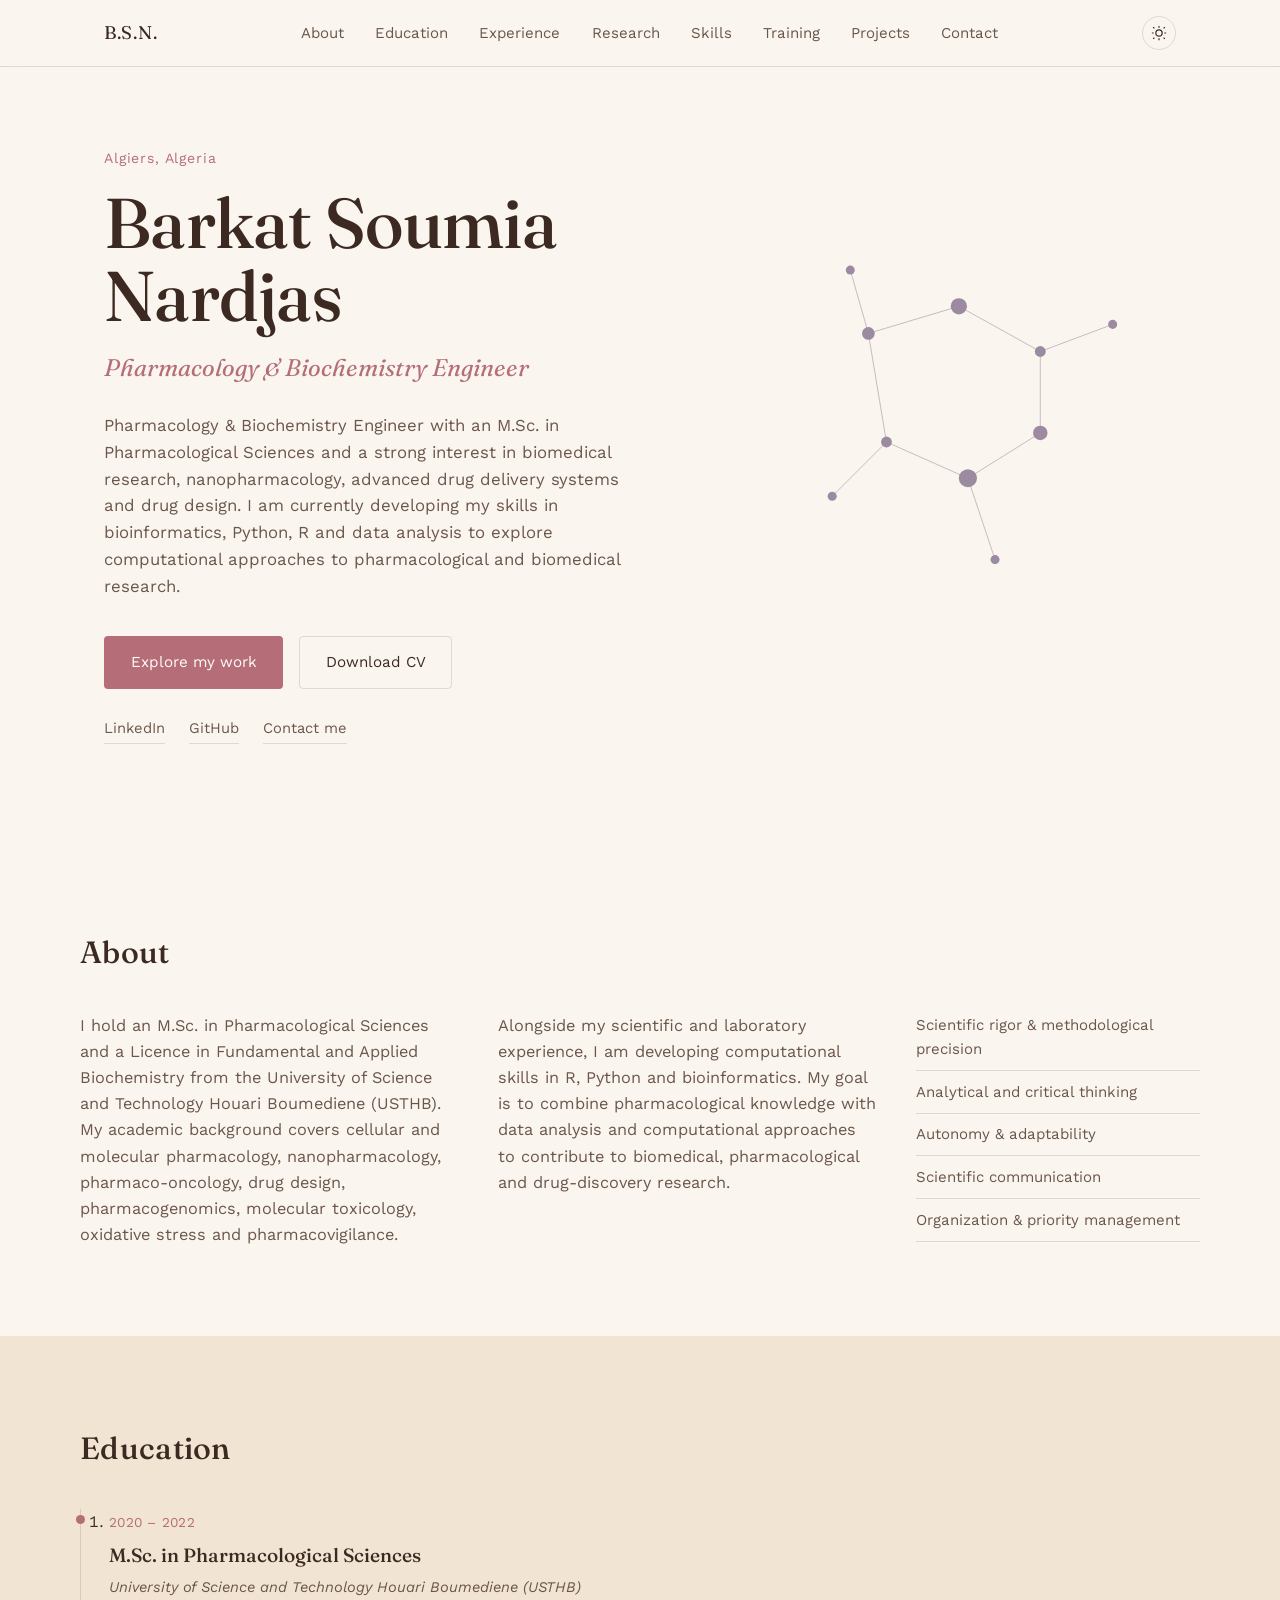
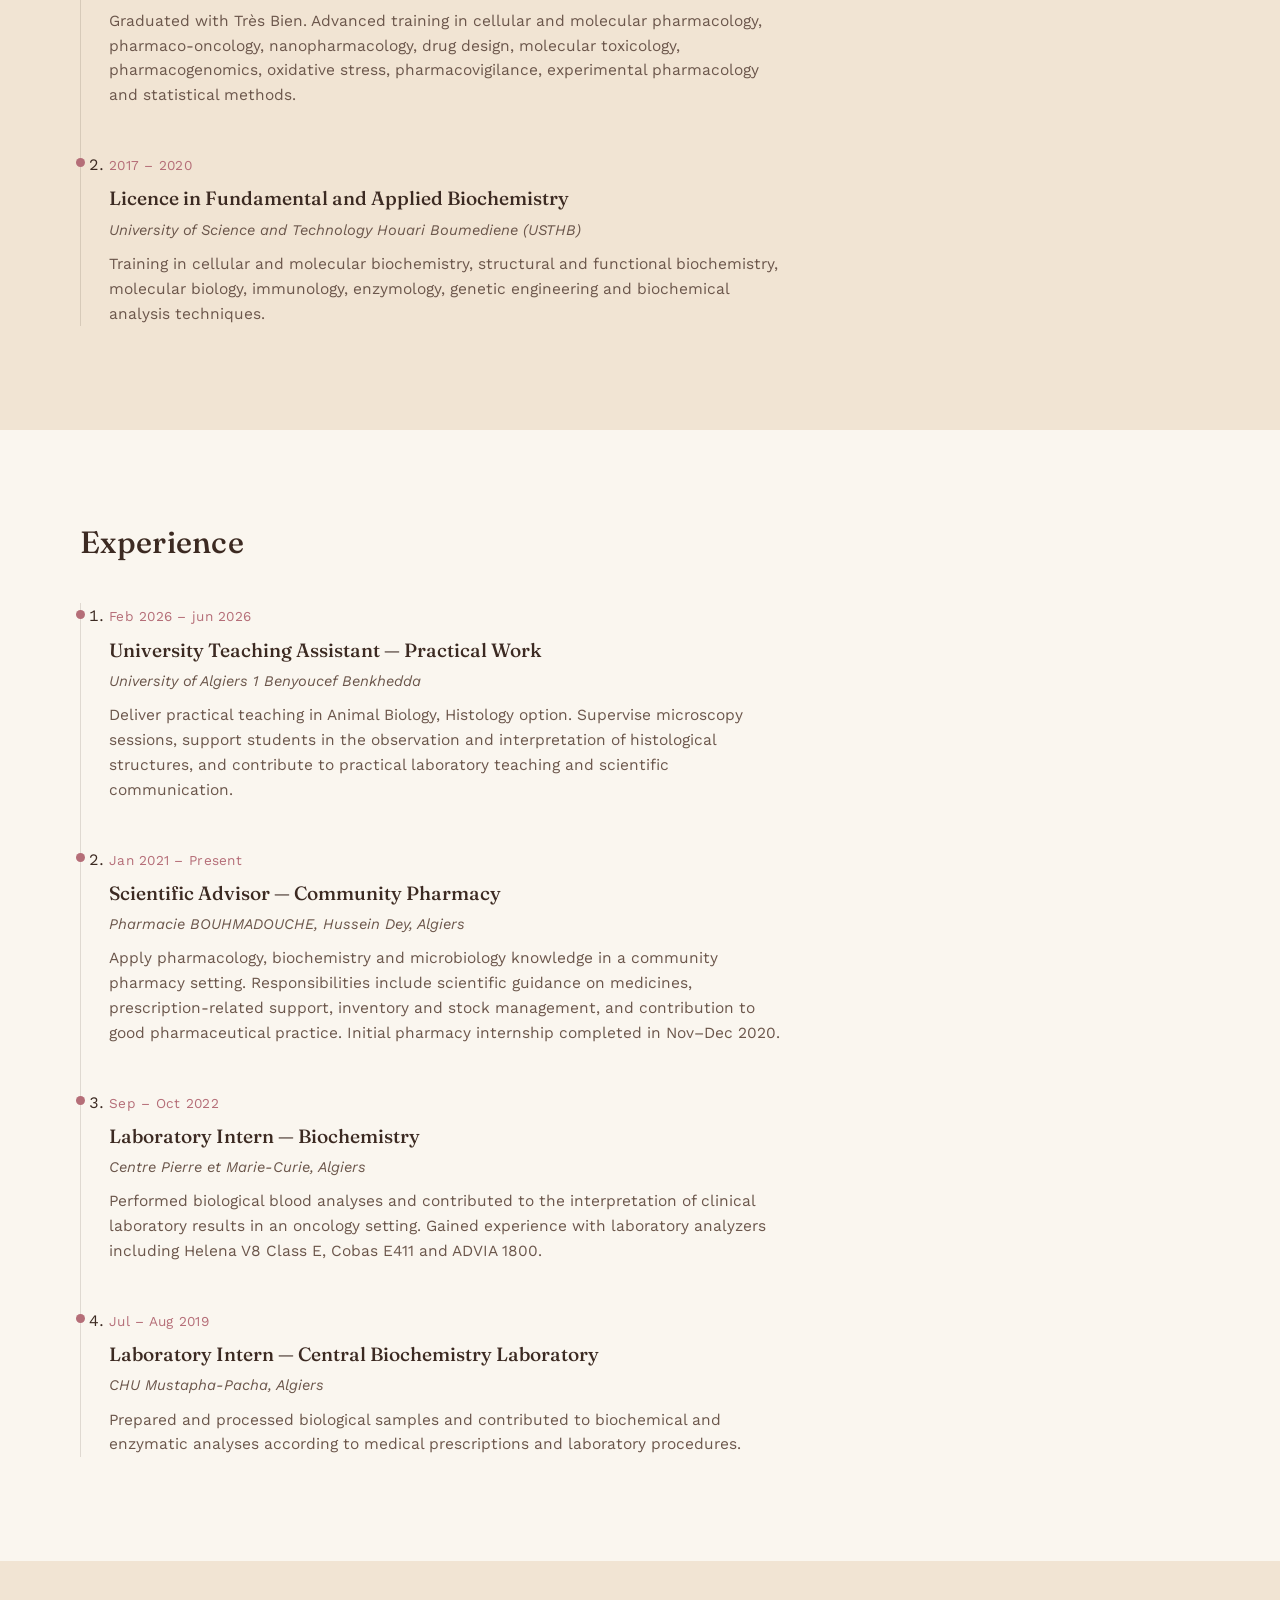
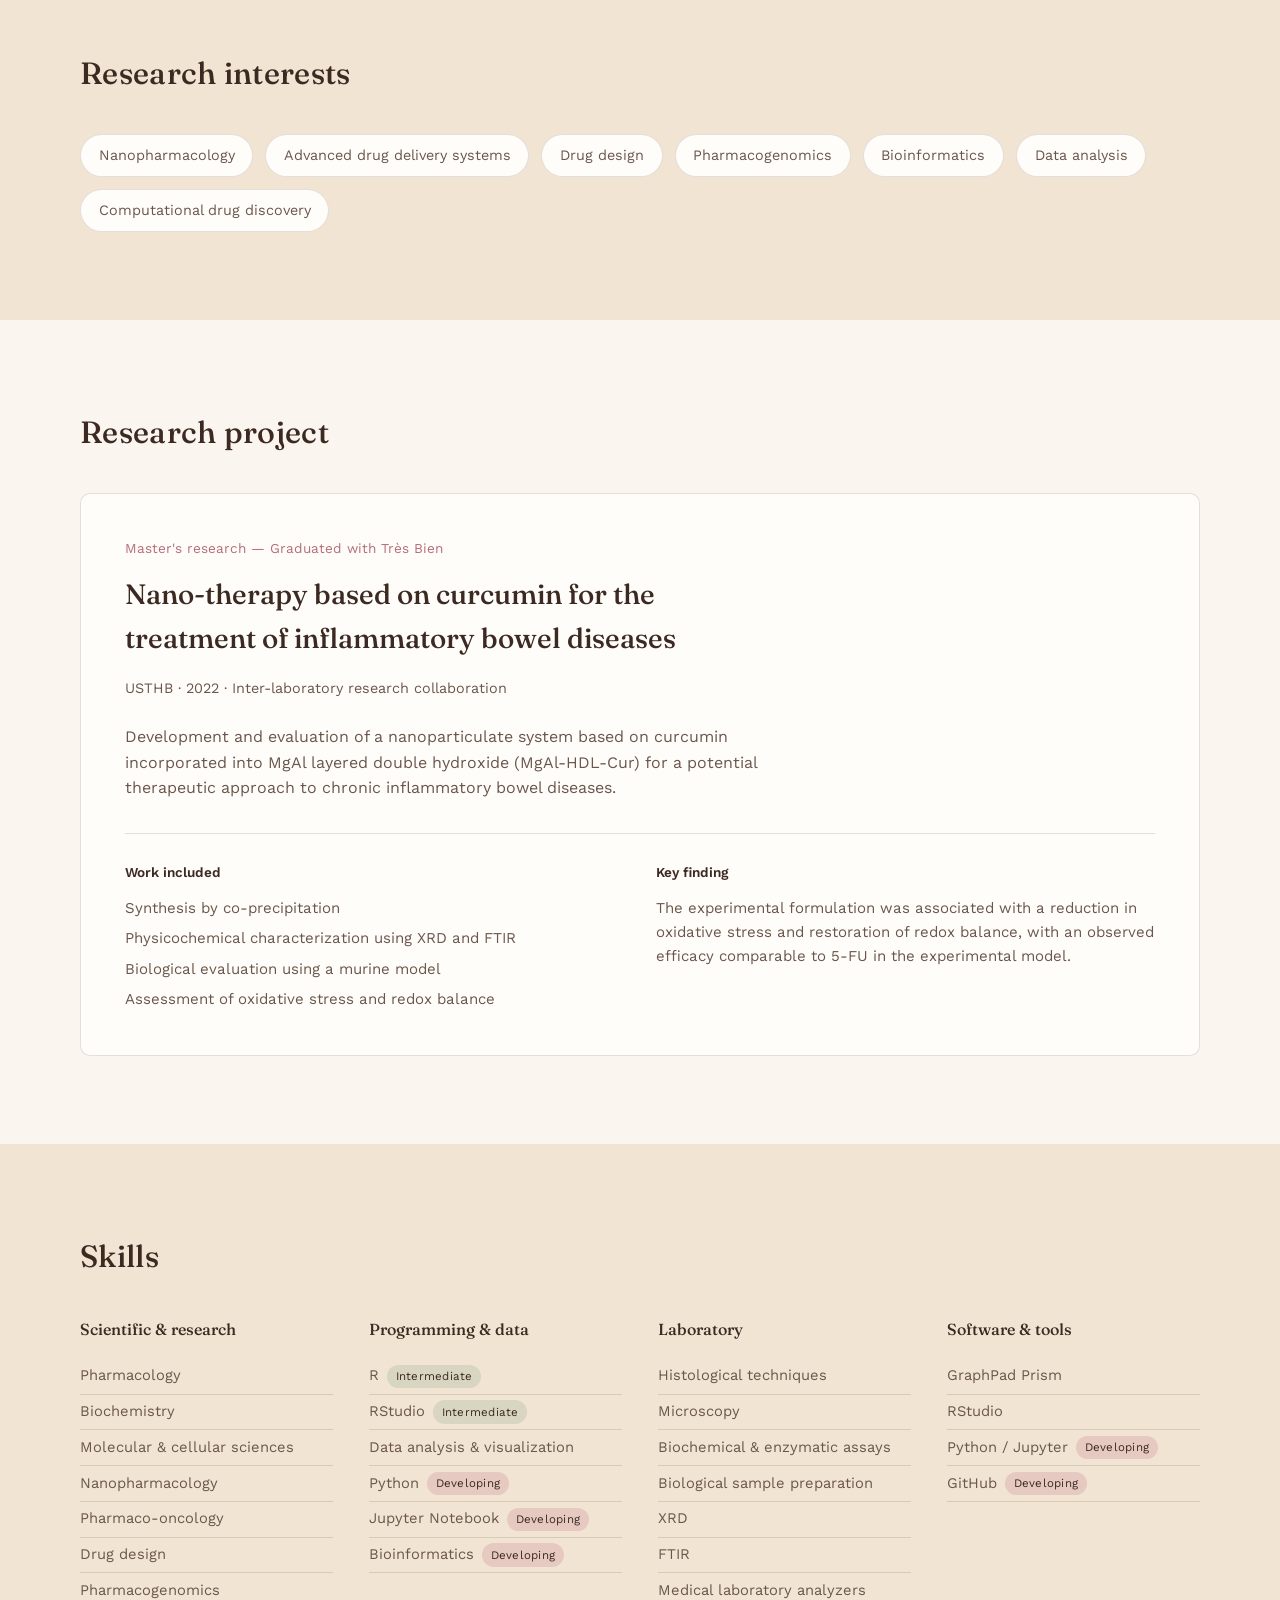
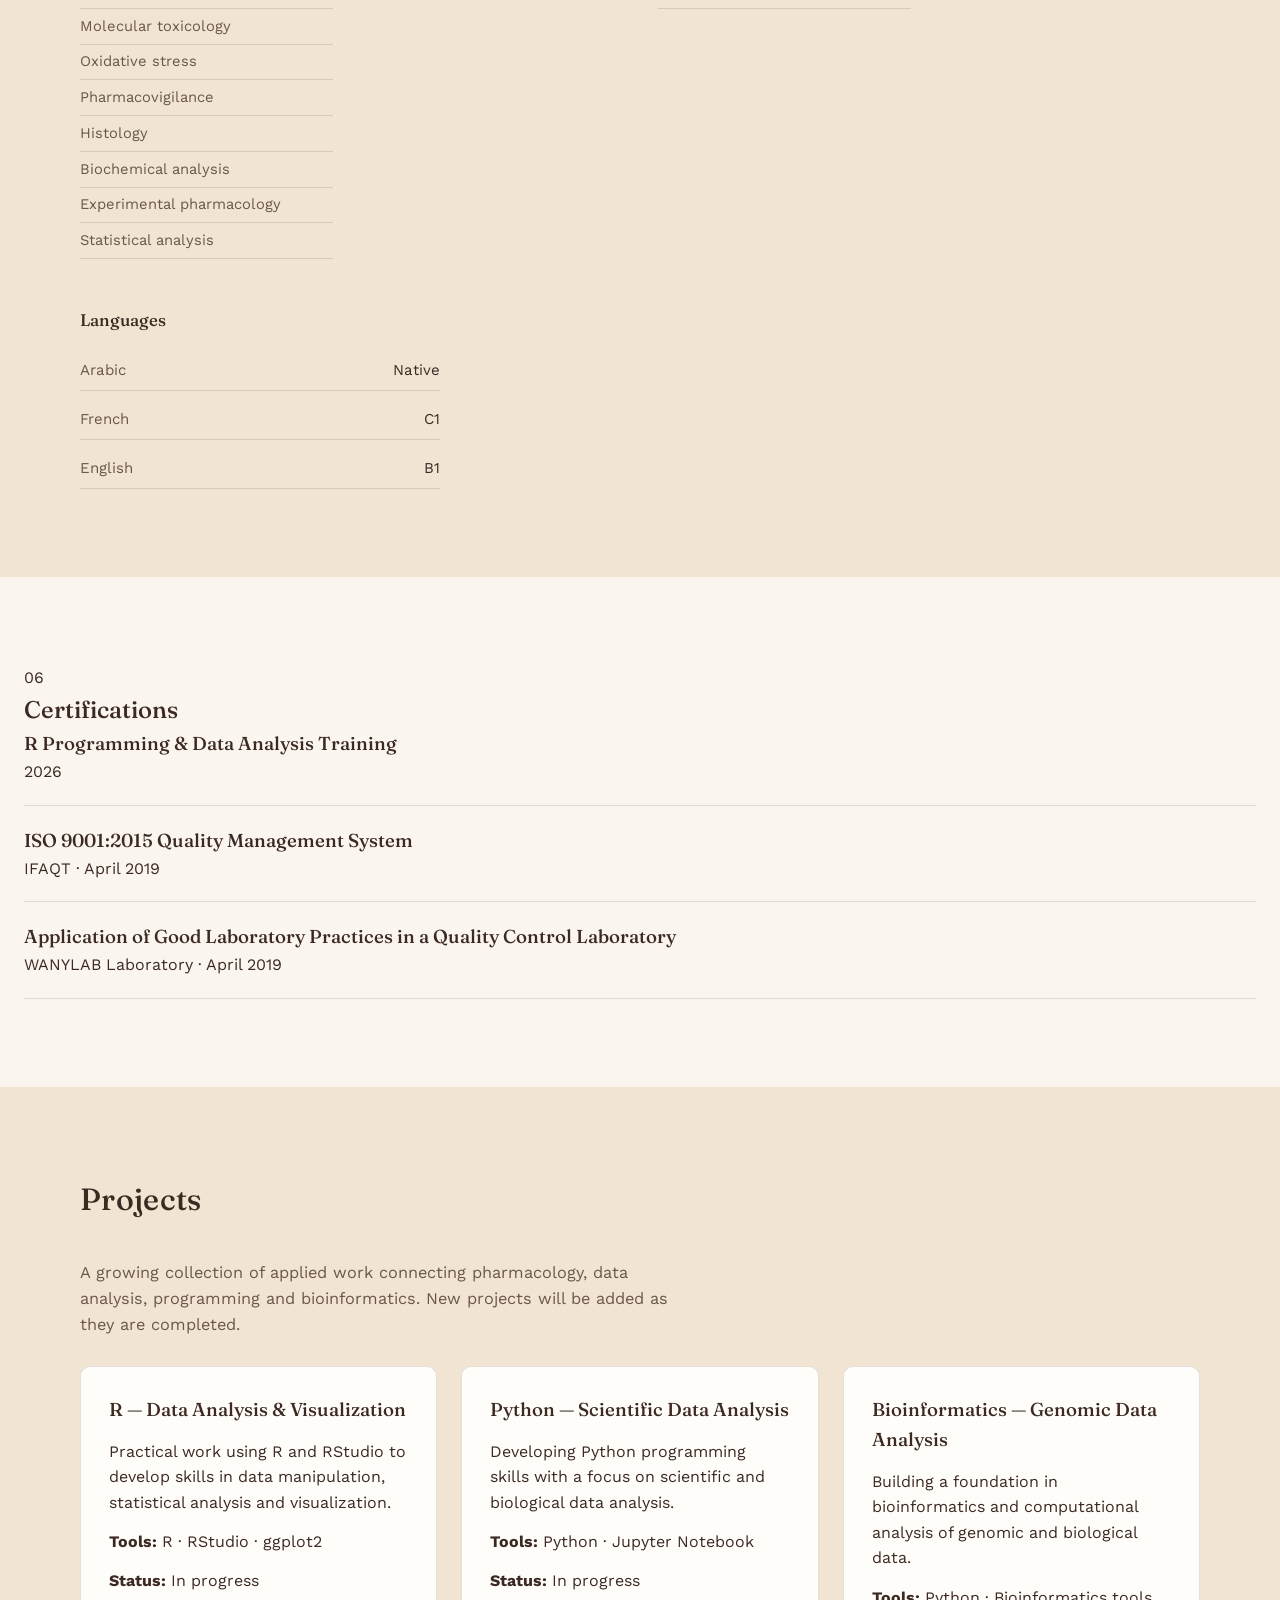
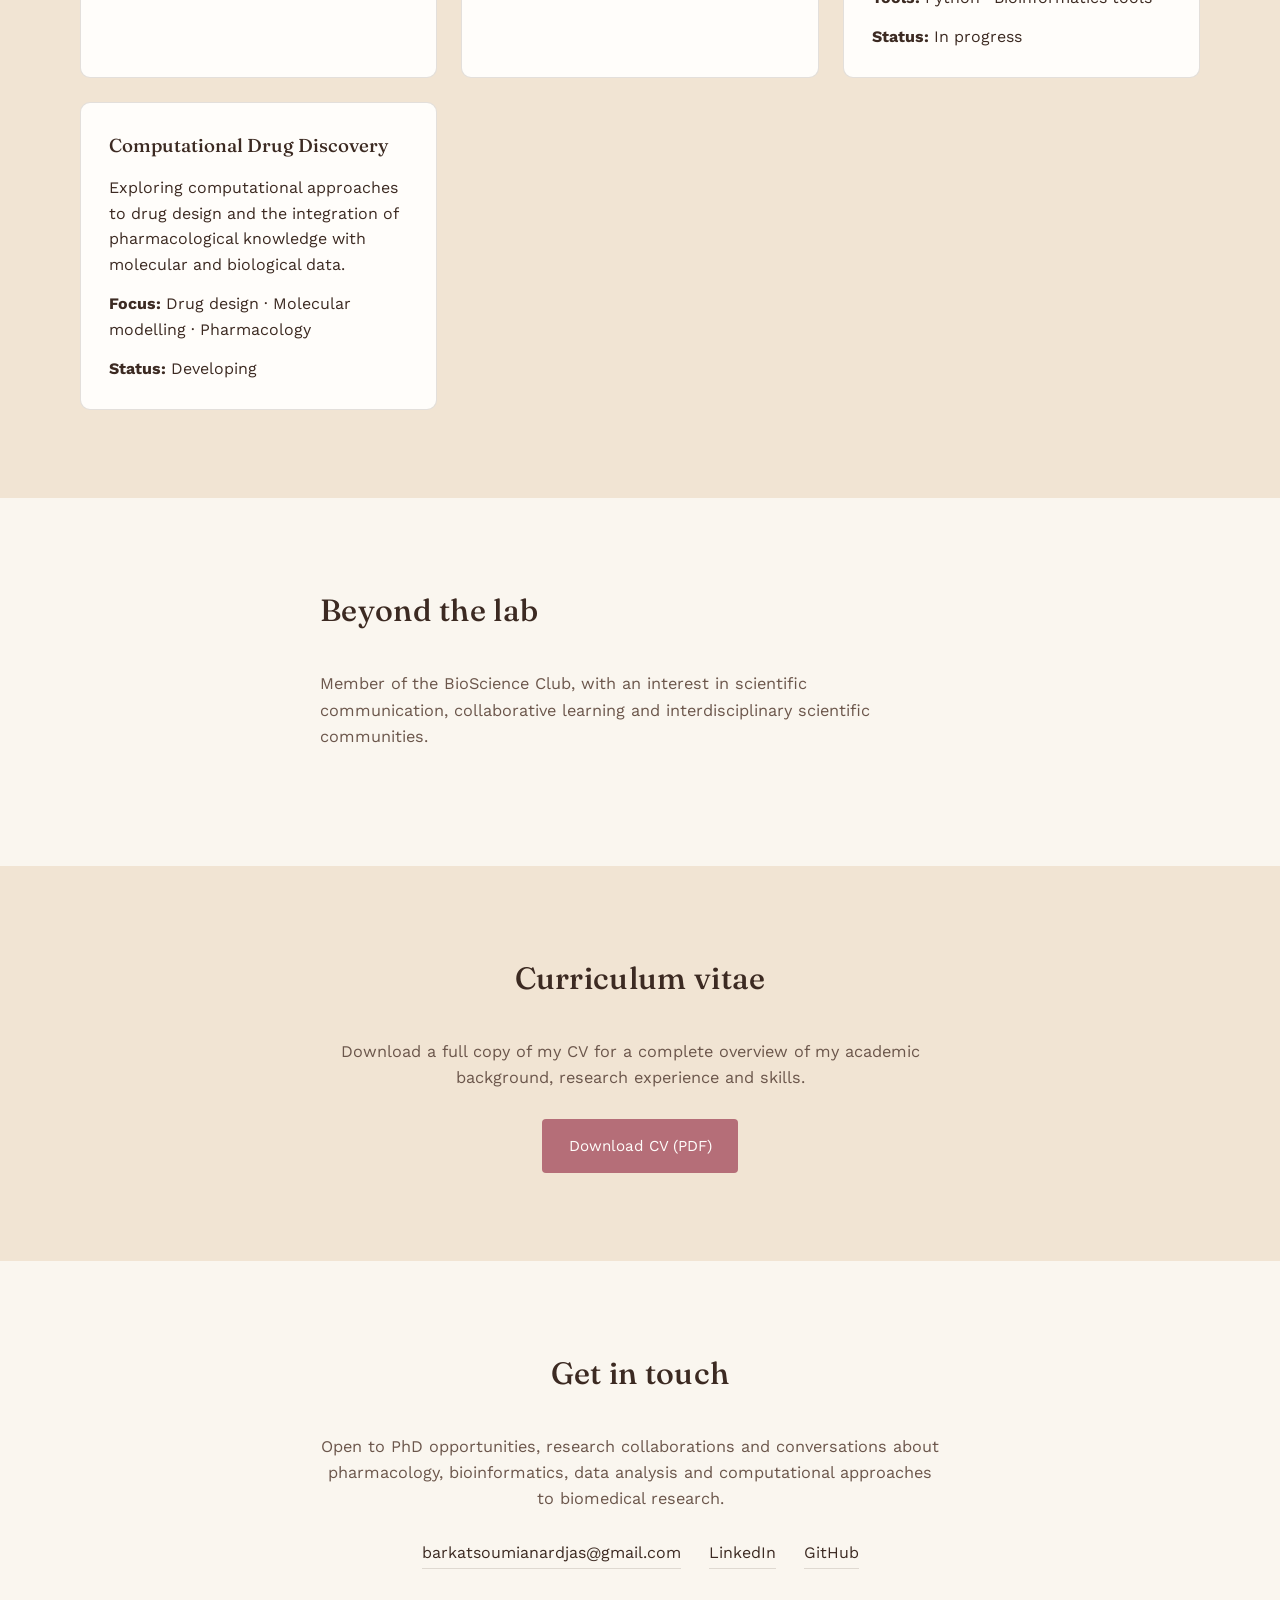
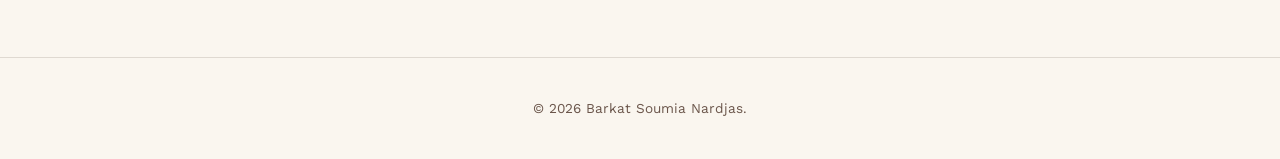
==== commit 23919bce: "Modify certifications section in index.html Updated certification dates and removed completed certif" ====
--- a/index.html
+++ b/index.html
@@ -325,7 +325,7 @@
         <li class="timeline__item">
 
           <span class="timeline__date">
-            Feb 2026 – Present
+            Feb 2026 – jun 2026
           </span>
 
           <h3 class="timeline__title">
@@ -715,58 +715,37 @@
 
   <!-- ============ CERTIFICATIONS & TRAINING ============ -->
 
-  <section class="section" id="certifications">
-
-    <div class="section__inner">
-
-      <h2 class="section__heading">
-        Certifications &amp; training
-      </h2>
-
-      <ul class="cert-list">
-
-        <li>
-          <strong>R Programming &amp; Data Analysis Training</strong>
-          <span>Completed · 2026</span>
-          <p>
-            Practical training in R programming, data manipulation,
-            statistical analysis and data visualization.
-          </p>
-        </li>
-
-        <li>
-          <strong>Python for Data Science, AI &amp; Development</strong>
-          <span>Coursera · In progress · 2026</span>
-          <p>
-            Developing foundational Python skills for data analysis,
-            programming and scientific applications.
-          </p>
-        </li>
-
-        <li>
-          <strong>Python for Genomic Data Science</strong>
-          <span>Coursera · In progress · 2026</span>
-          <p>
-            Training focused on Python applications in genomic and
-            biological data analysis.
-          </p>
-        </li>
-
-        <li>
-          <strong>Bioinformatics III: Comparing Genes, Proteins, and Genomes</strong>
-          <span>Coursera · In progress · 2026</span>
-          <p>
-            Developing knowledge of computational approaches for comparing
-            biological sequences and genomic information.
-          </p>
-        </li>
-
-      </ul>
-
-    </div>
-
-  </section>
-
+<section class="section" id="certifications">
+  <div class="section__header">
+    <span class="section__number">06</span>
+    <h2 class="section__title">Certifications</h2>
+  </div>
+
+  <ul class="cert-list">
+
+    <li class="cert-item">
+      <div class="cert-item__content">
+        <h3>R Programming &amp; Data Analysis Training</h3>
+        <p>2026</p>
+      </div>
+    </li>
+
+    <li class="cert-item">
+      <div class="cert-item__content">
+        <h3>ISO 9001:2015 Quality Management System</h3>
+        <p>IFAQT · April 2019</p>
+      </div>
+    </li>
+
+    <li class="cert-item">
+      <div class="cert-item__content">
+        <h3>Application of Good Laboratory Practices in a Quality Control Laboratory</h3>
+        <p>WANYLAB Laboratory · April 2019</p>
+      </div>
+    </li>
+
+  </ul>
+</section>
 
   <!-- ============ PROJECTS ============ -->
 
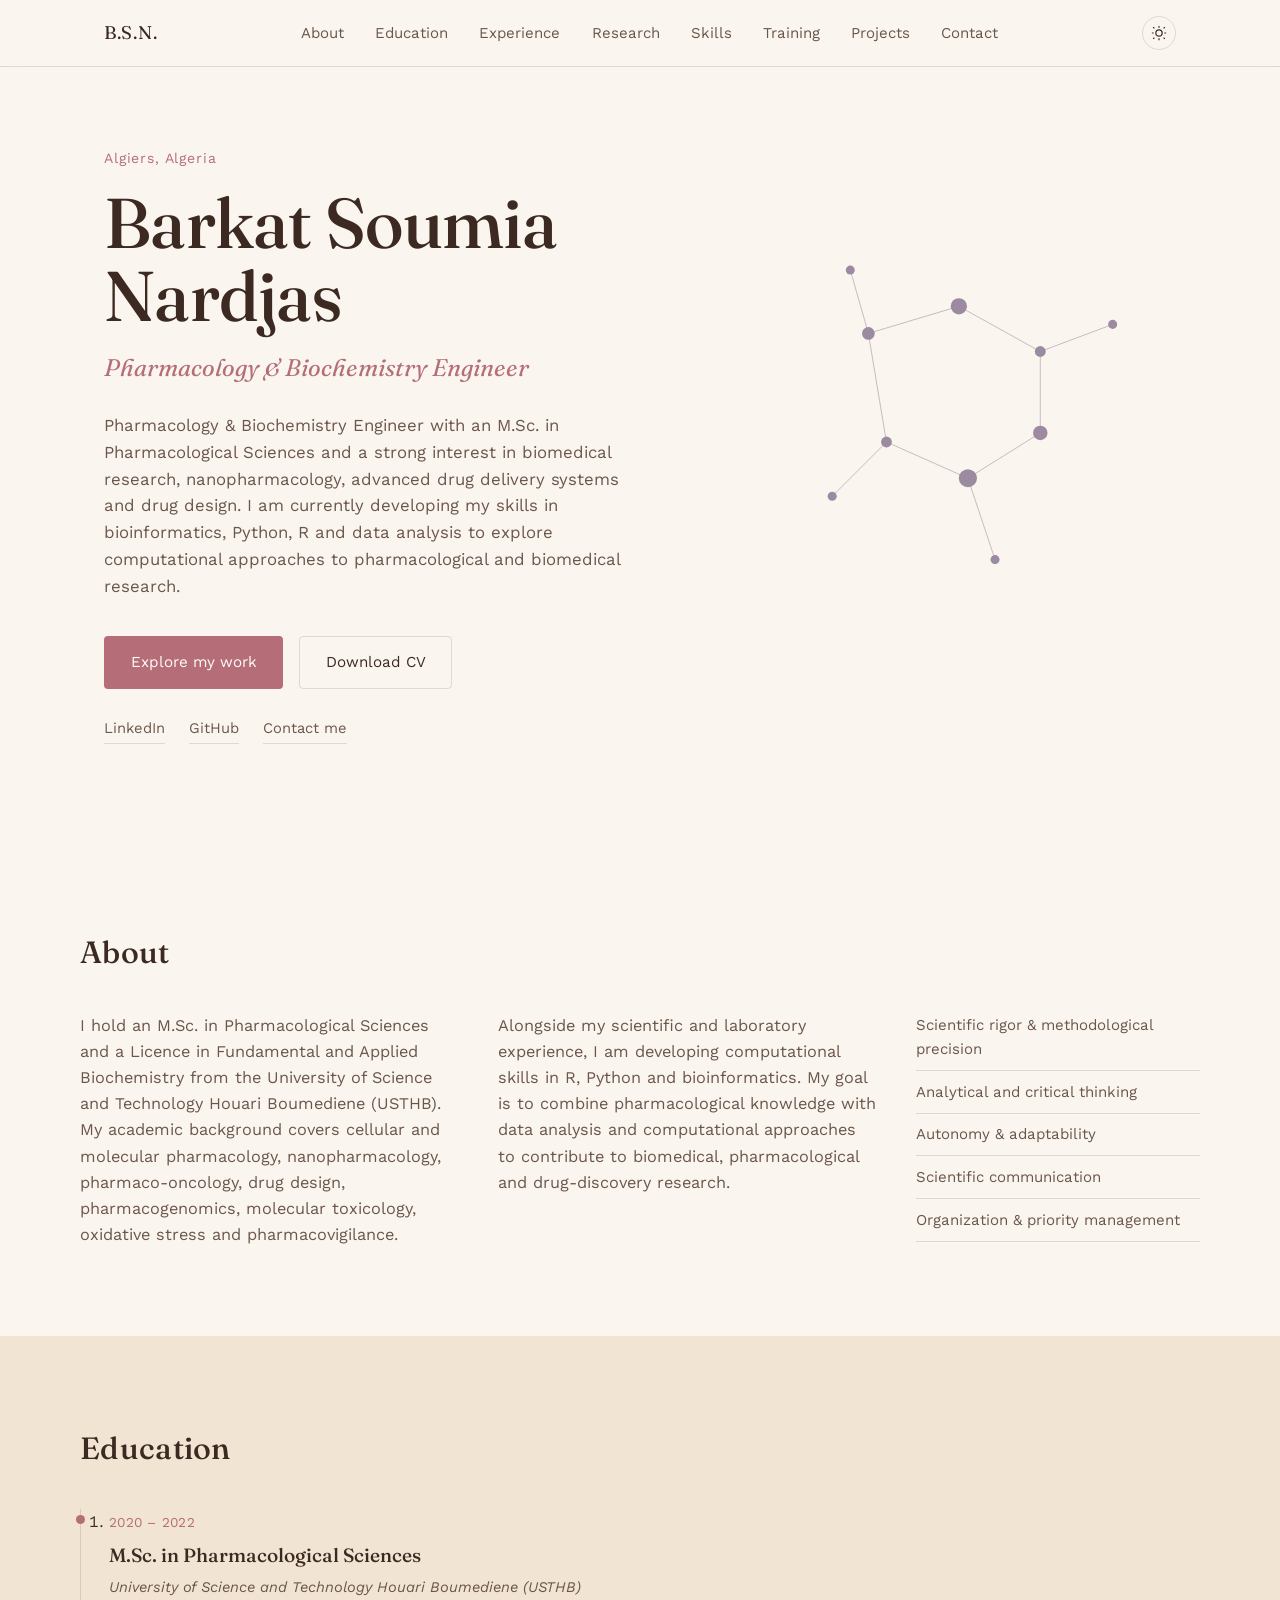
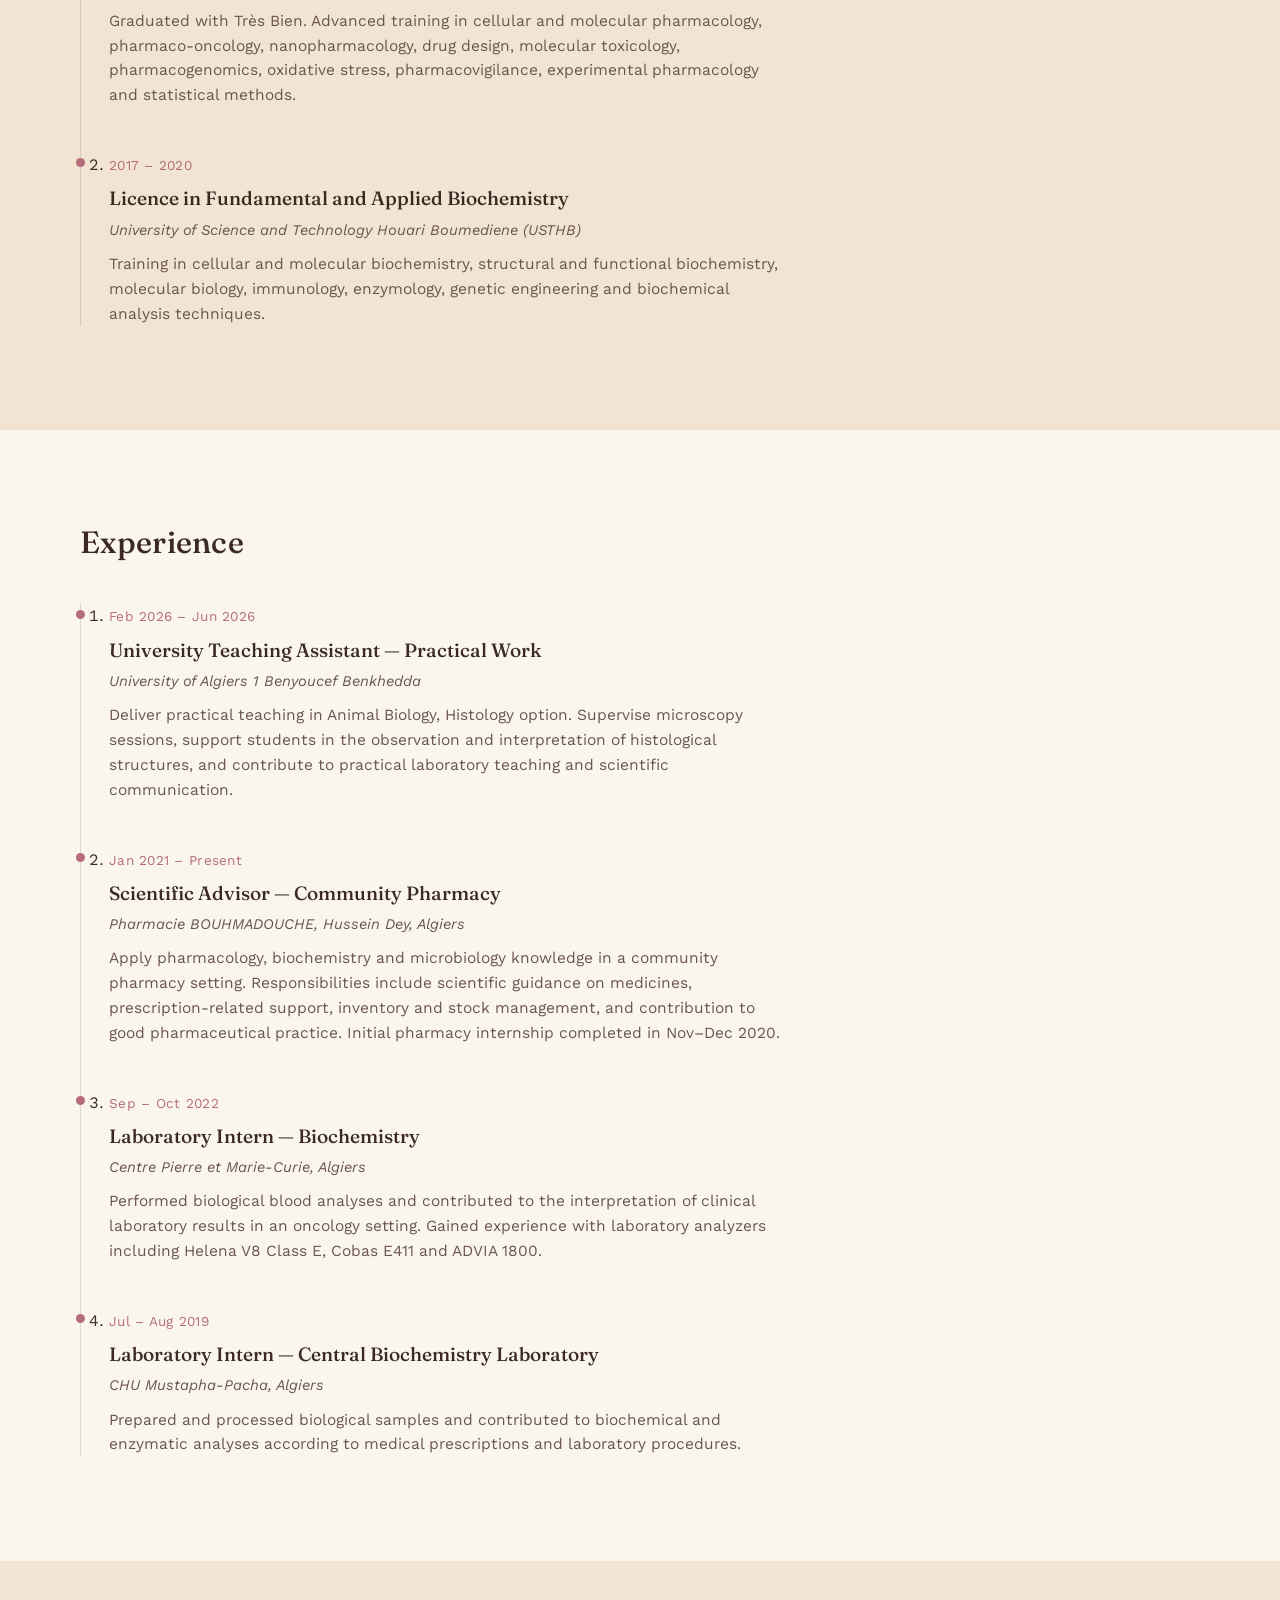
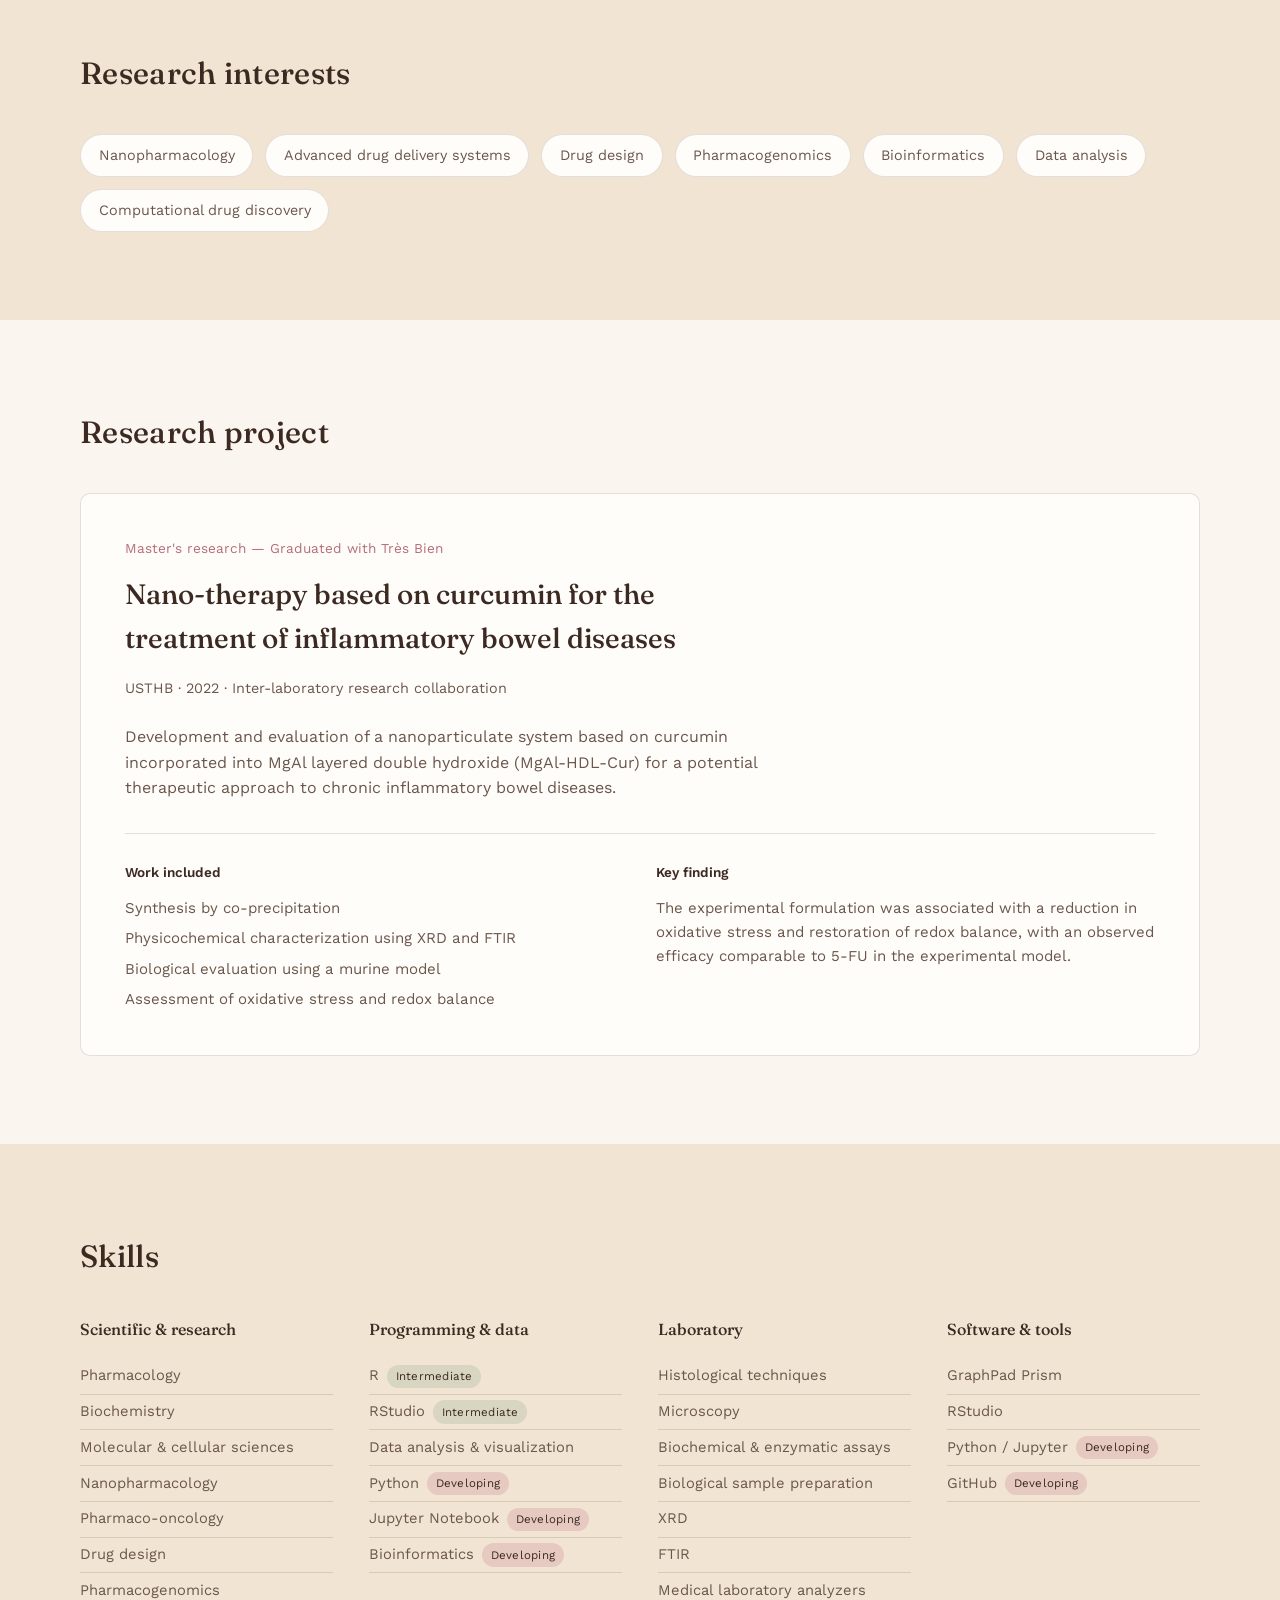
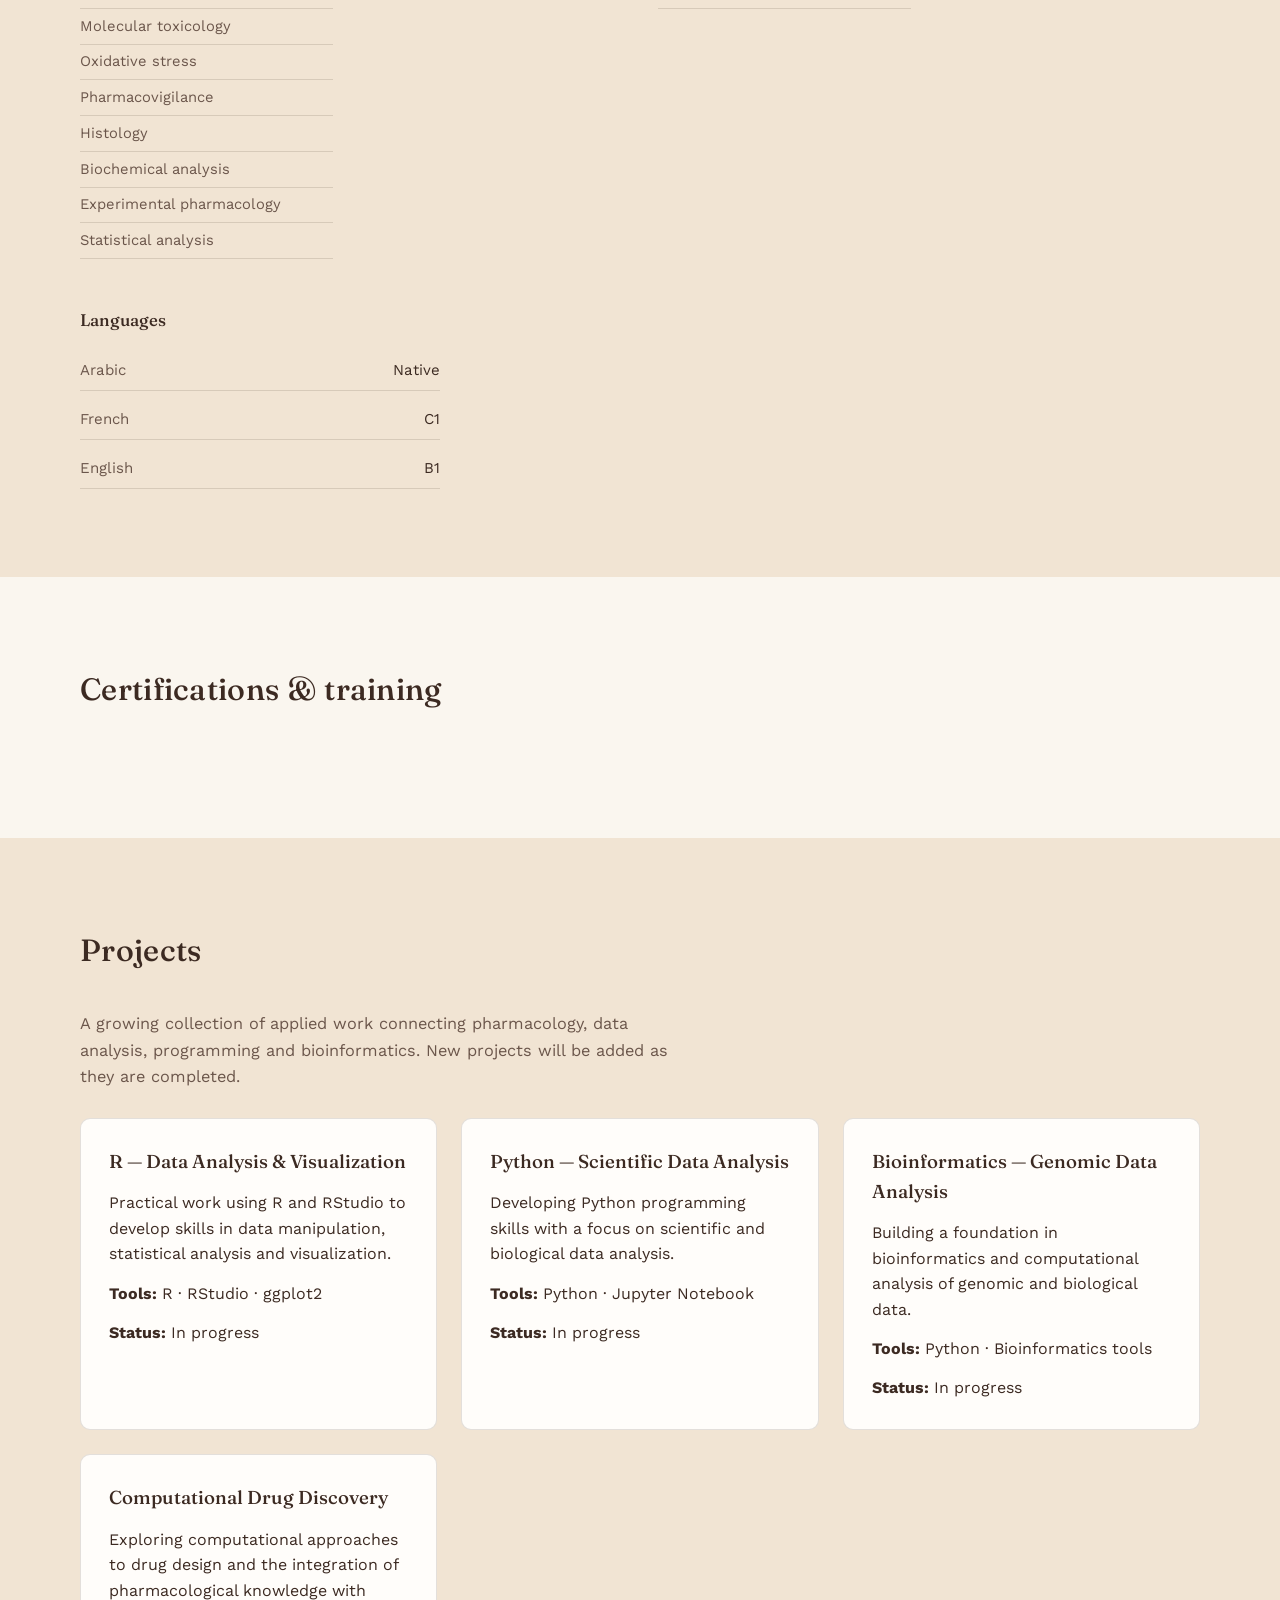
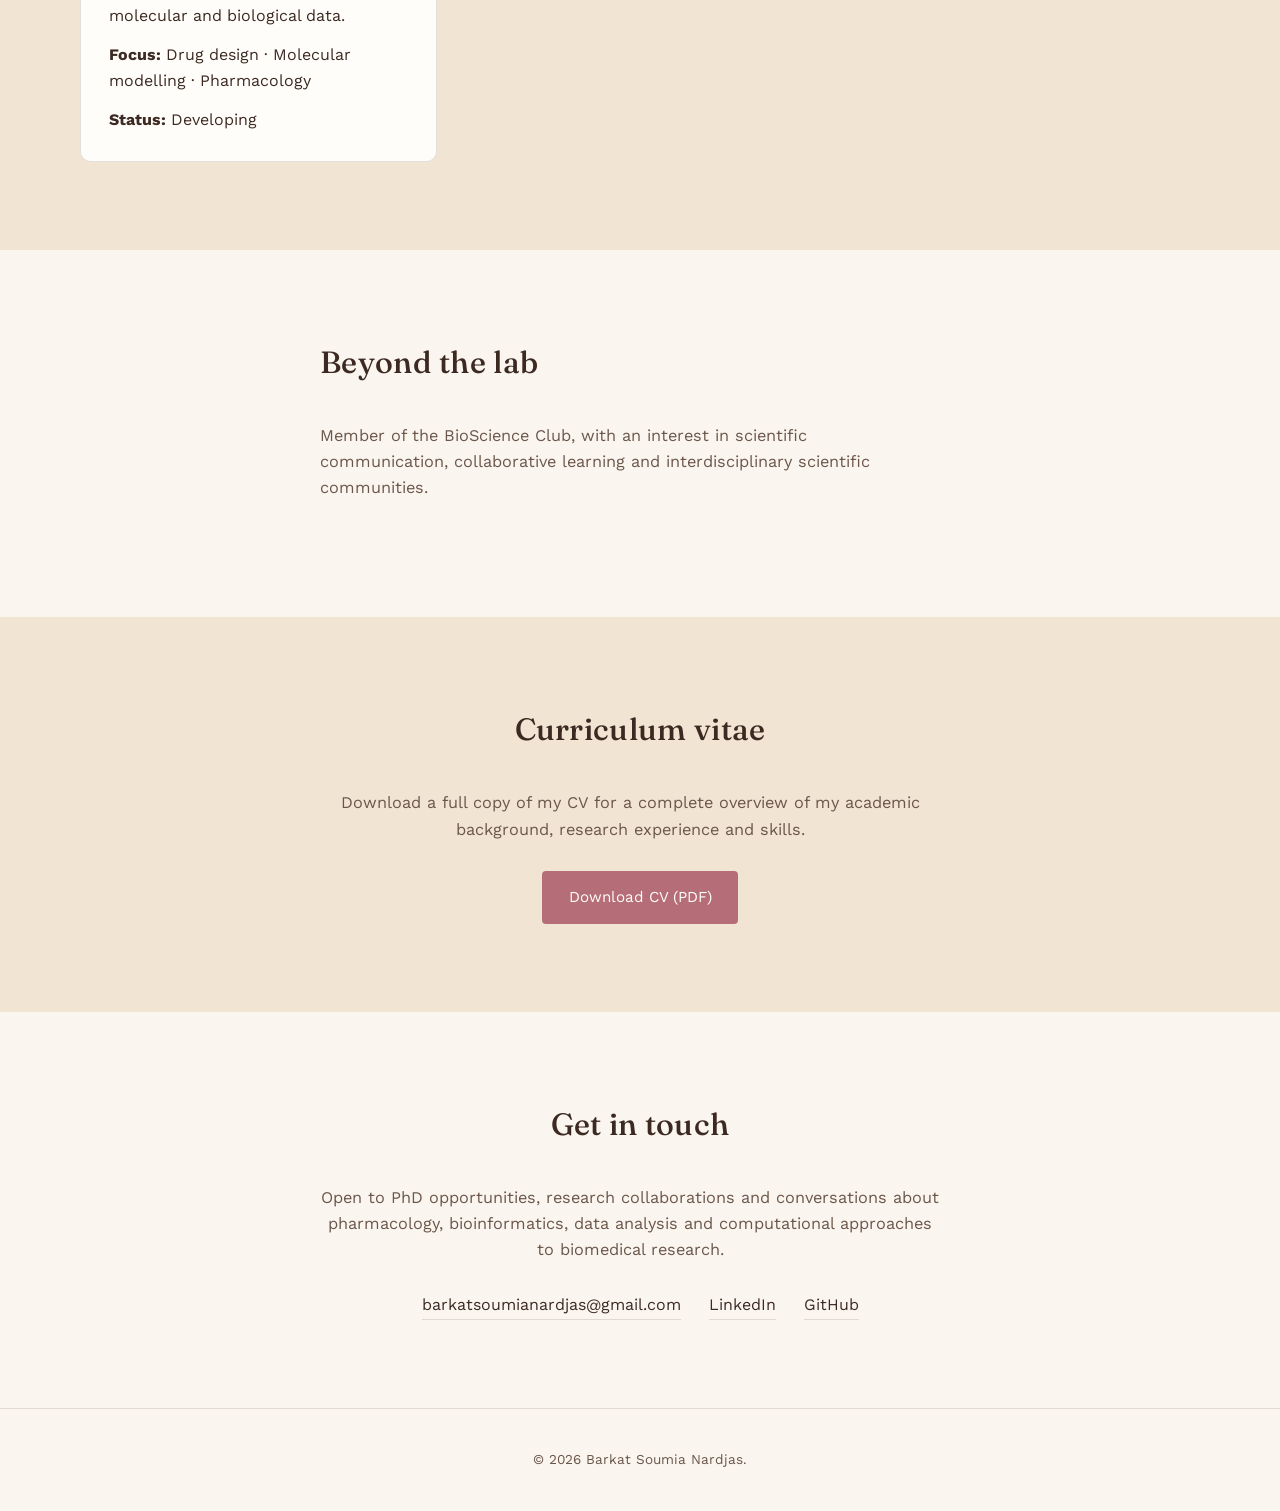
==== commit c13d4478: "Refactor certifications section and fix date format Updated the date format and modified the certifi" ====
--- a/index.html
+++ b/index.html
@@ -325,7 +325,7 @@
         <li class="timeline__item">
 
           <span class="timeline__date">
-            Feb 2026 – jun 2026
+            Feb 2026 – Jun 2026
           </span>
 
           <h3 class="timeline__title">
@@ -715,38 +715,15 @@
 
   <!-- ============ CERTIFICATIONS & TRAINING ============ -->
 
-<section class="section" id="certifications">
-  <div class="section__header">
-    <span class="section__number">06</span>
-    <h2 class="section__title">Certifications</h2>
-  </div>
-
-  <ul class="cert-list">
-
-    <li class="cert-item">
-      <div class="cert-item__content">
-        <h3>R Programming &amp; Data Analysis Training</h3>
-        <p>2026</p>
-      </div>
-    </li>
-
-    <li class="cert-item">
-      <div class="cert-item__content">
-        <h3>ISO 9001:2015 Quality Management System</h3>
-        <p>IFAQT · April 2019</p>
-      </div>
-    </li>
-
-    <li class="cert-item">
-      <div class="cert-item__content">
-        <h3>Application of Good Laboratory Practices in a Quality Control Laboratory</h3>
-        <p>WANYLAB Laboratory · April 2019</p>
-      </div>
-    </li>
-
-  </ul>
-</section>
-
+  <!-- ============ CERTIFICATIONS ============ -->
+ <!-- To add a new certification, edit the `certifications` array in content.js — no HTML changes needed. -->
+  <section class="section" id="certifications">
+    <div class="section__inner">
+      <h2 class="section__heading">Certifications &amp; training</h2>
+      <ul class="cert-list" id="certList"><!-- rendered by content.js --></ul>
+    </div>
+  </section>
+  
   <!-- ============ PROJECTS ============ -->
 
   <section class="section section--alt" id="projects">
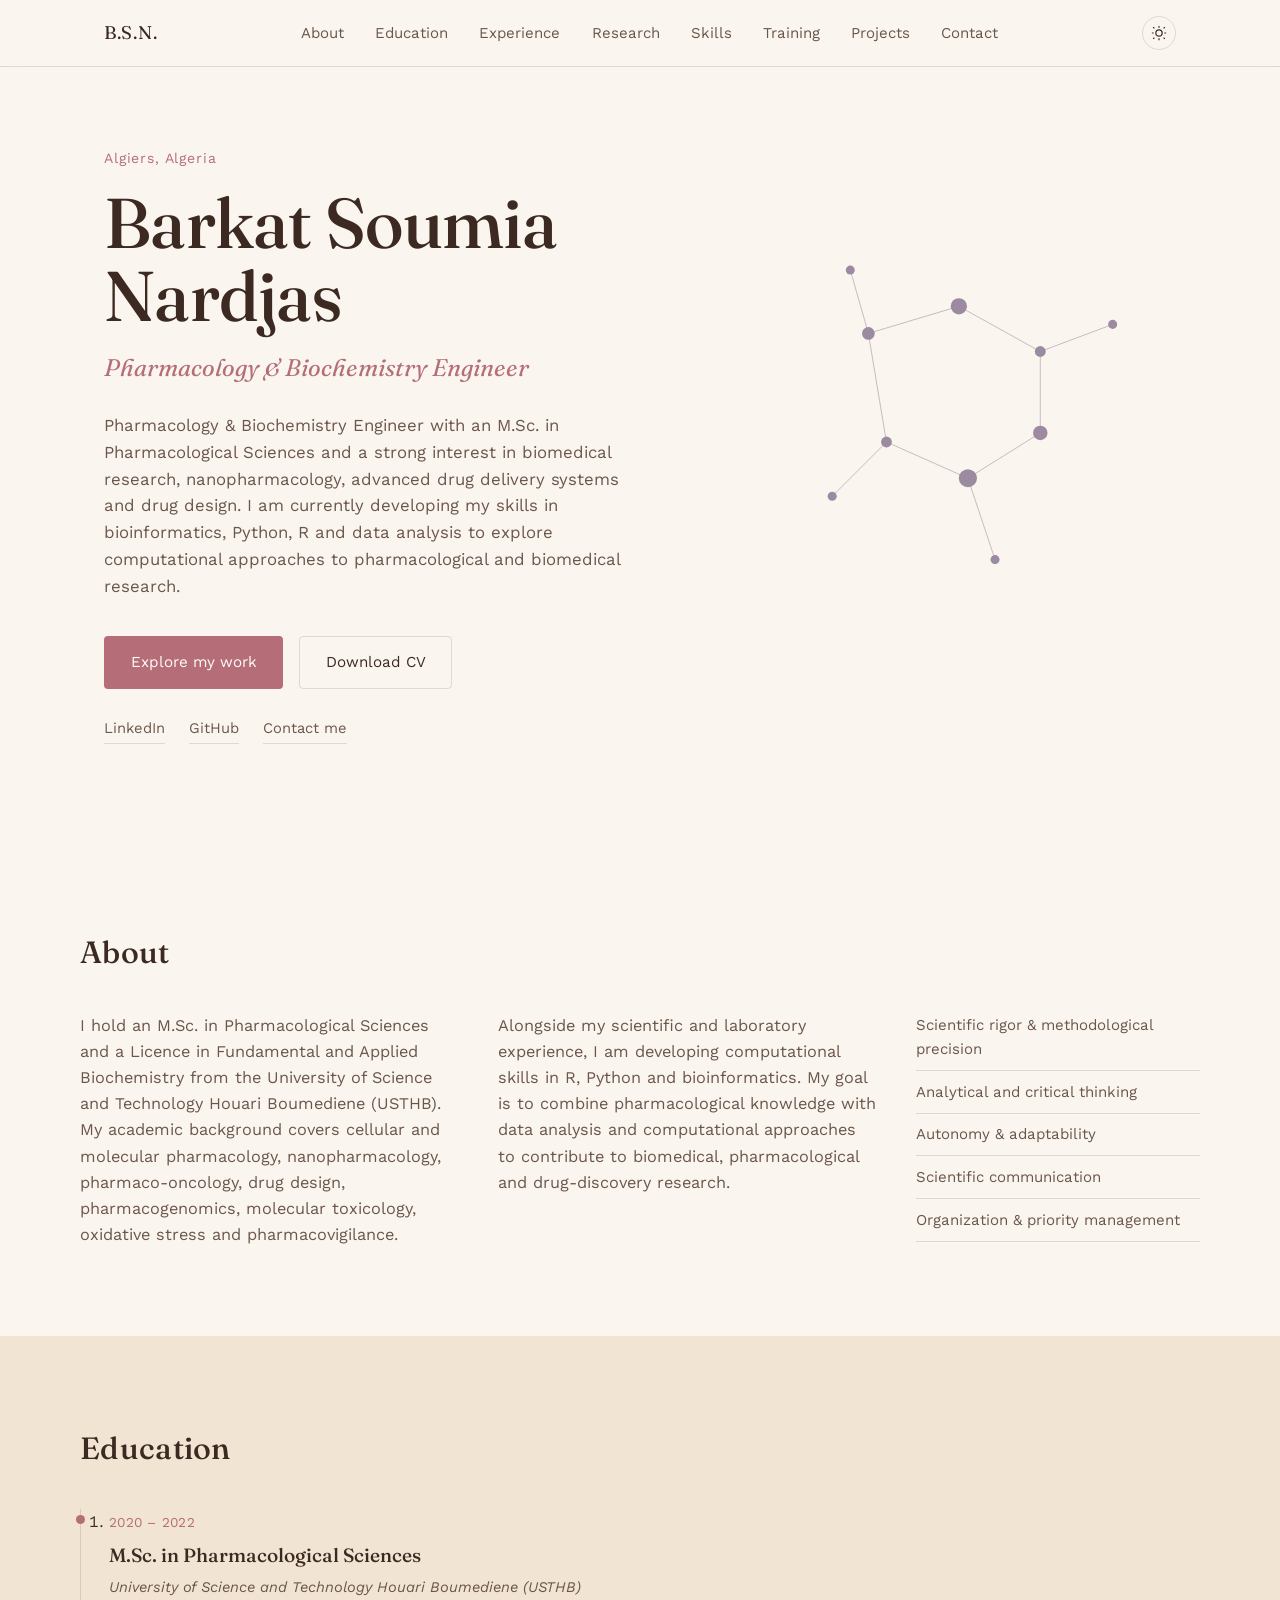
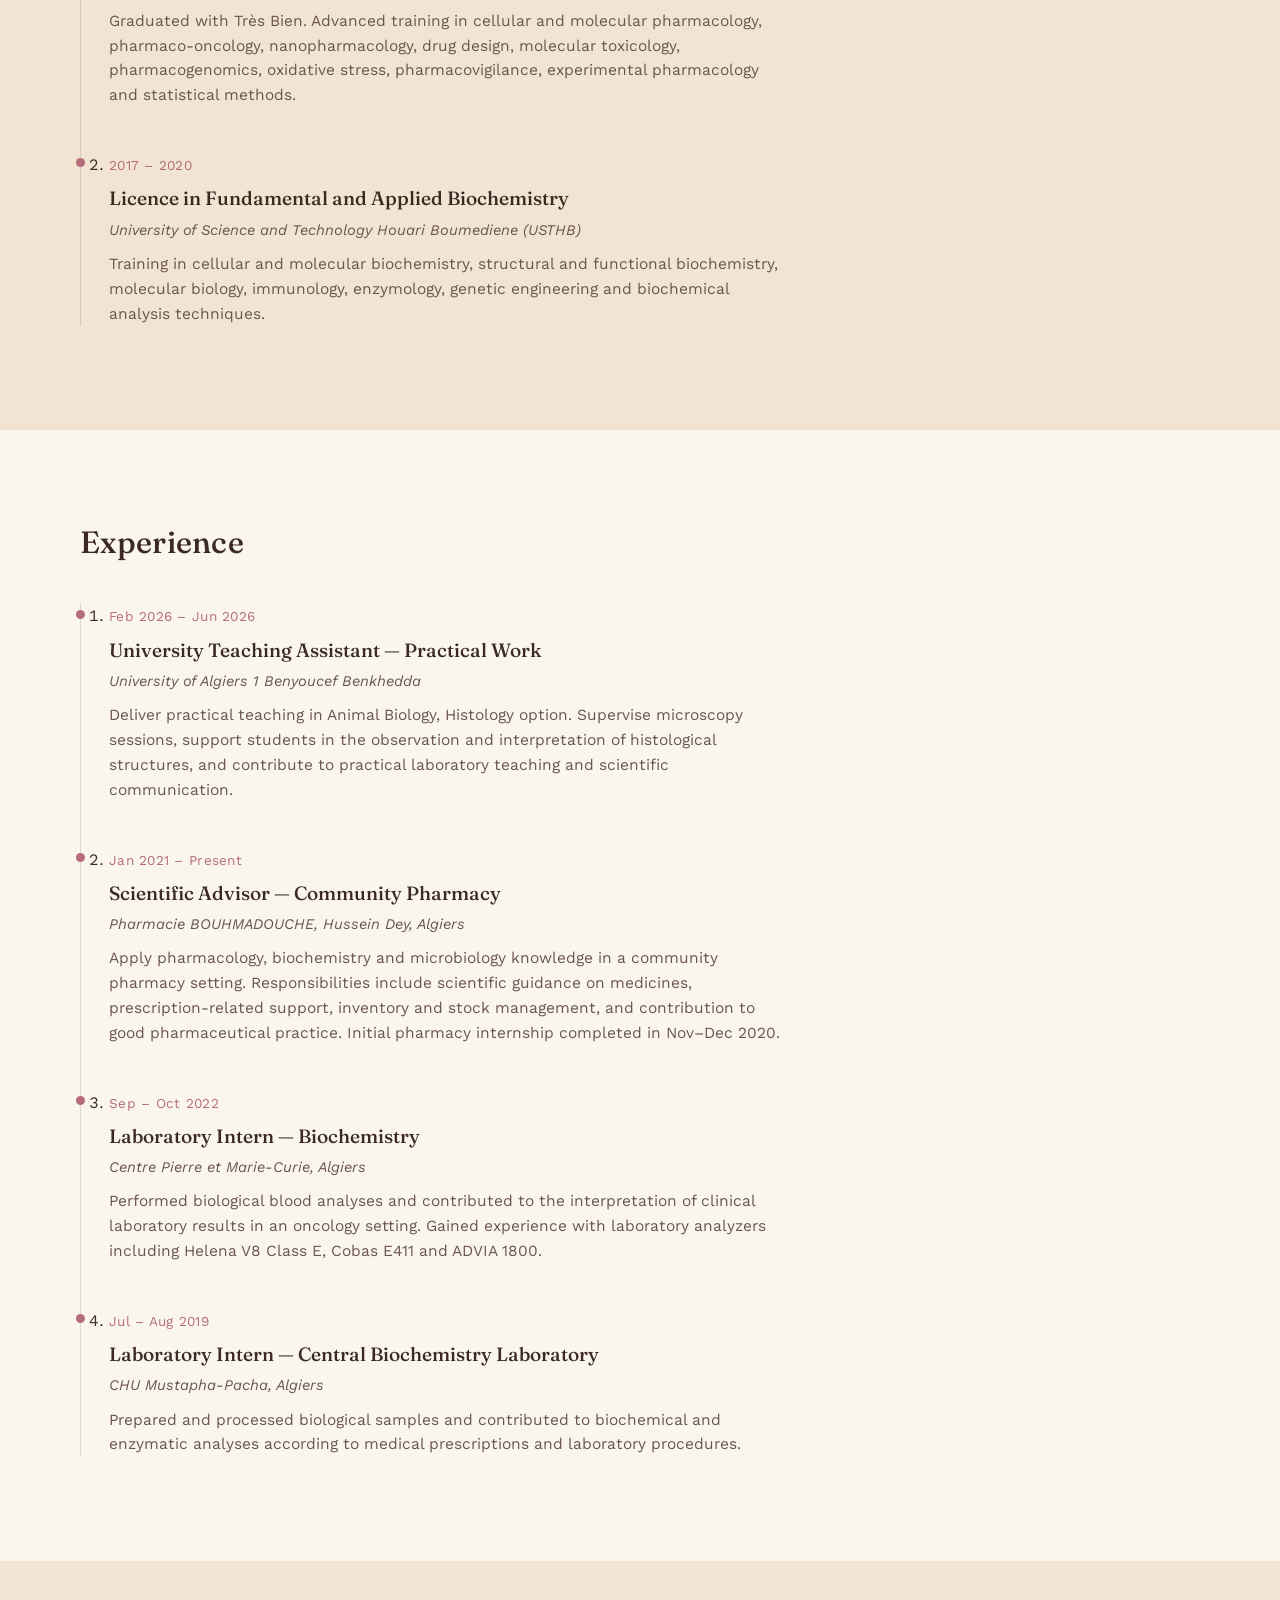
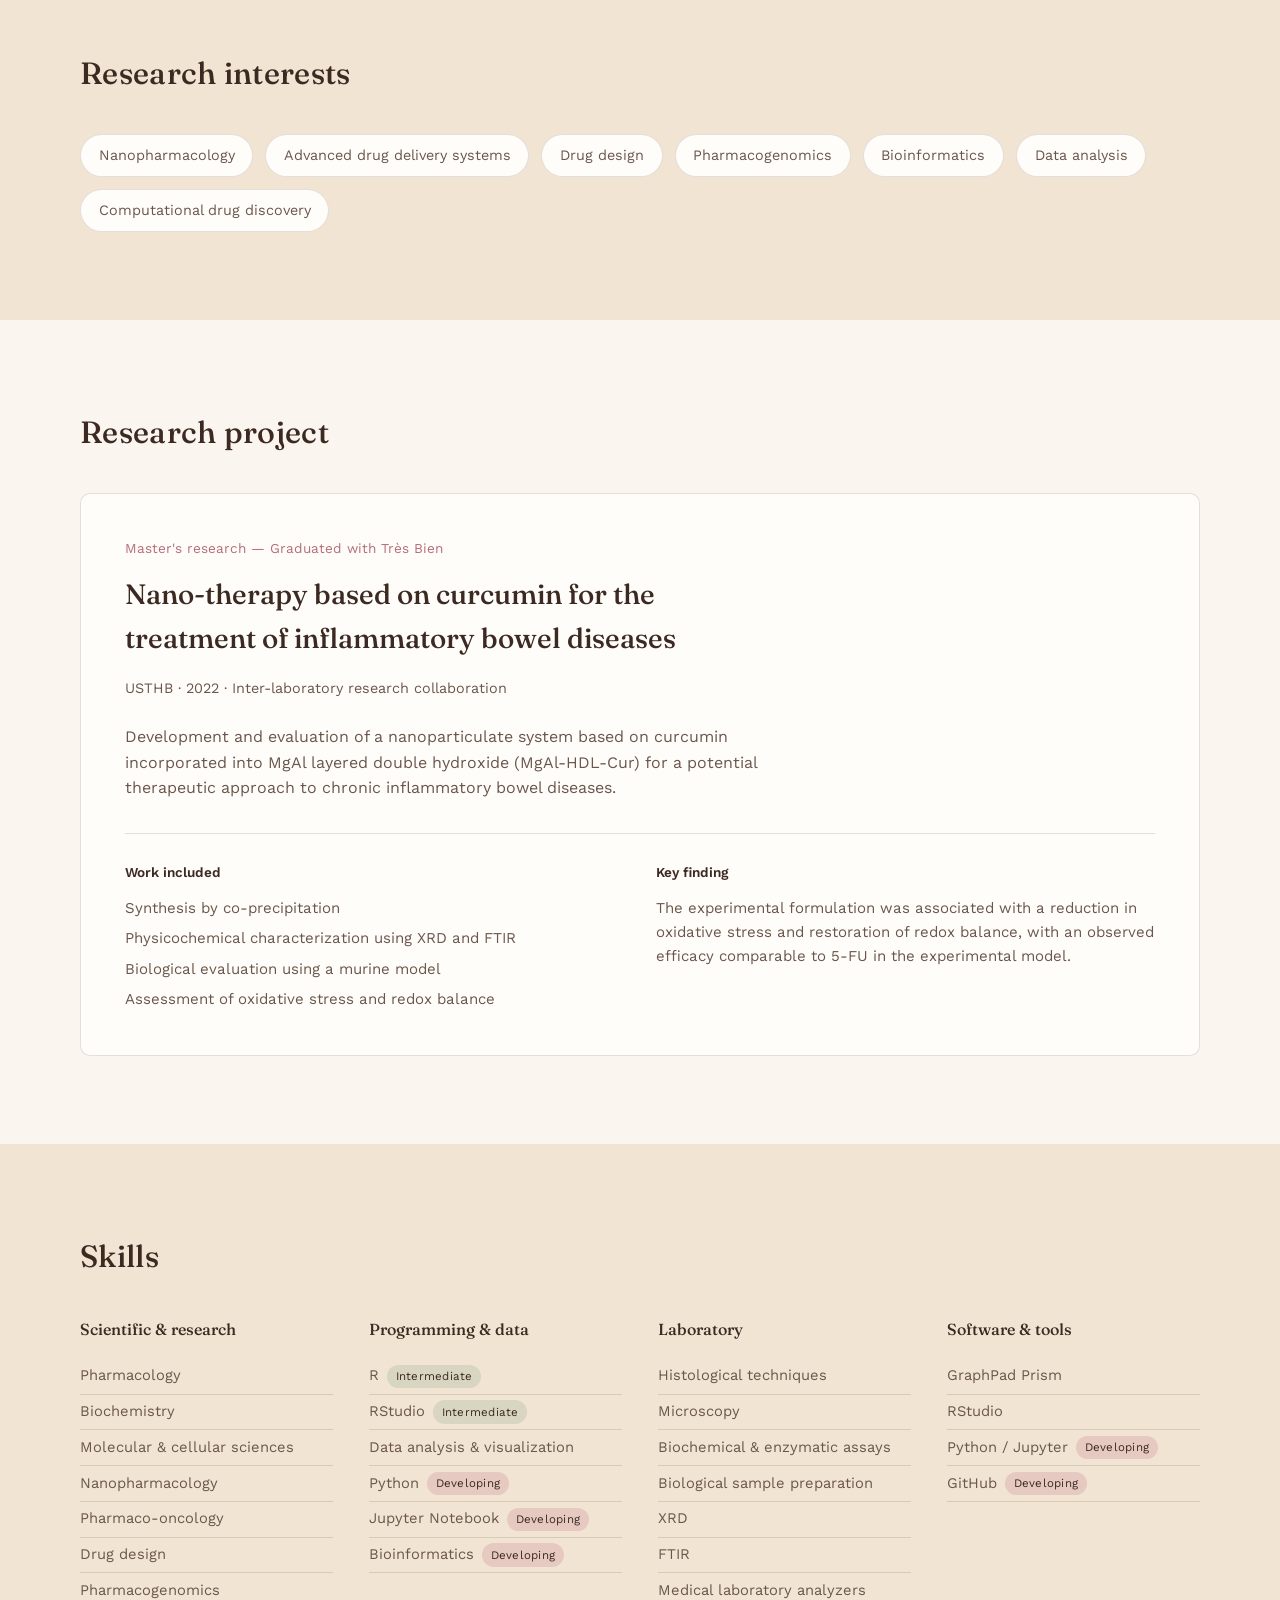
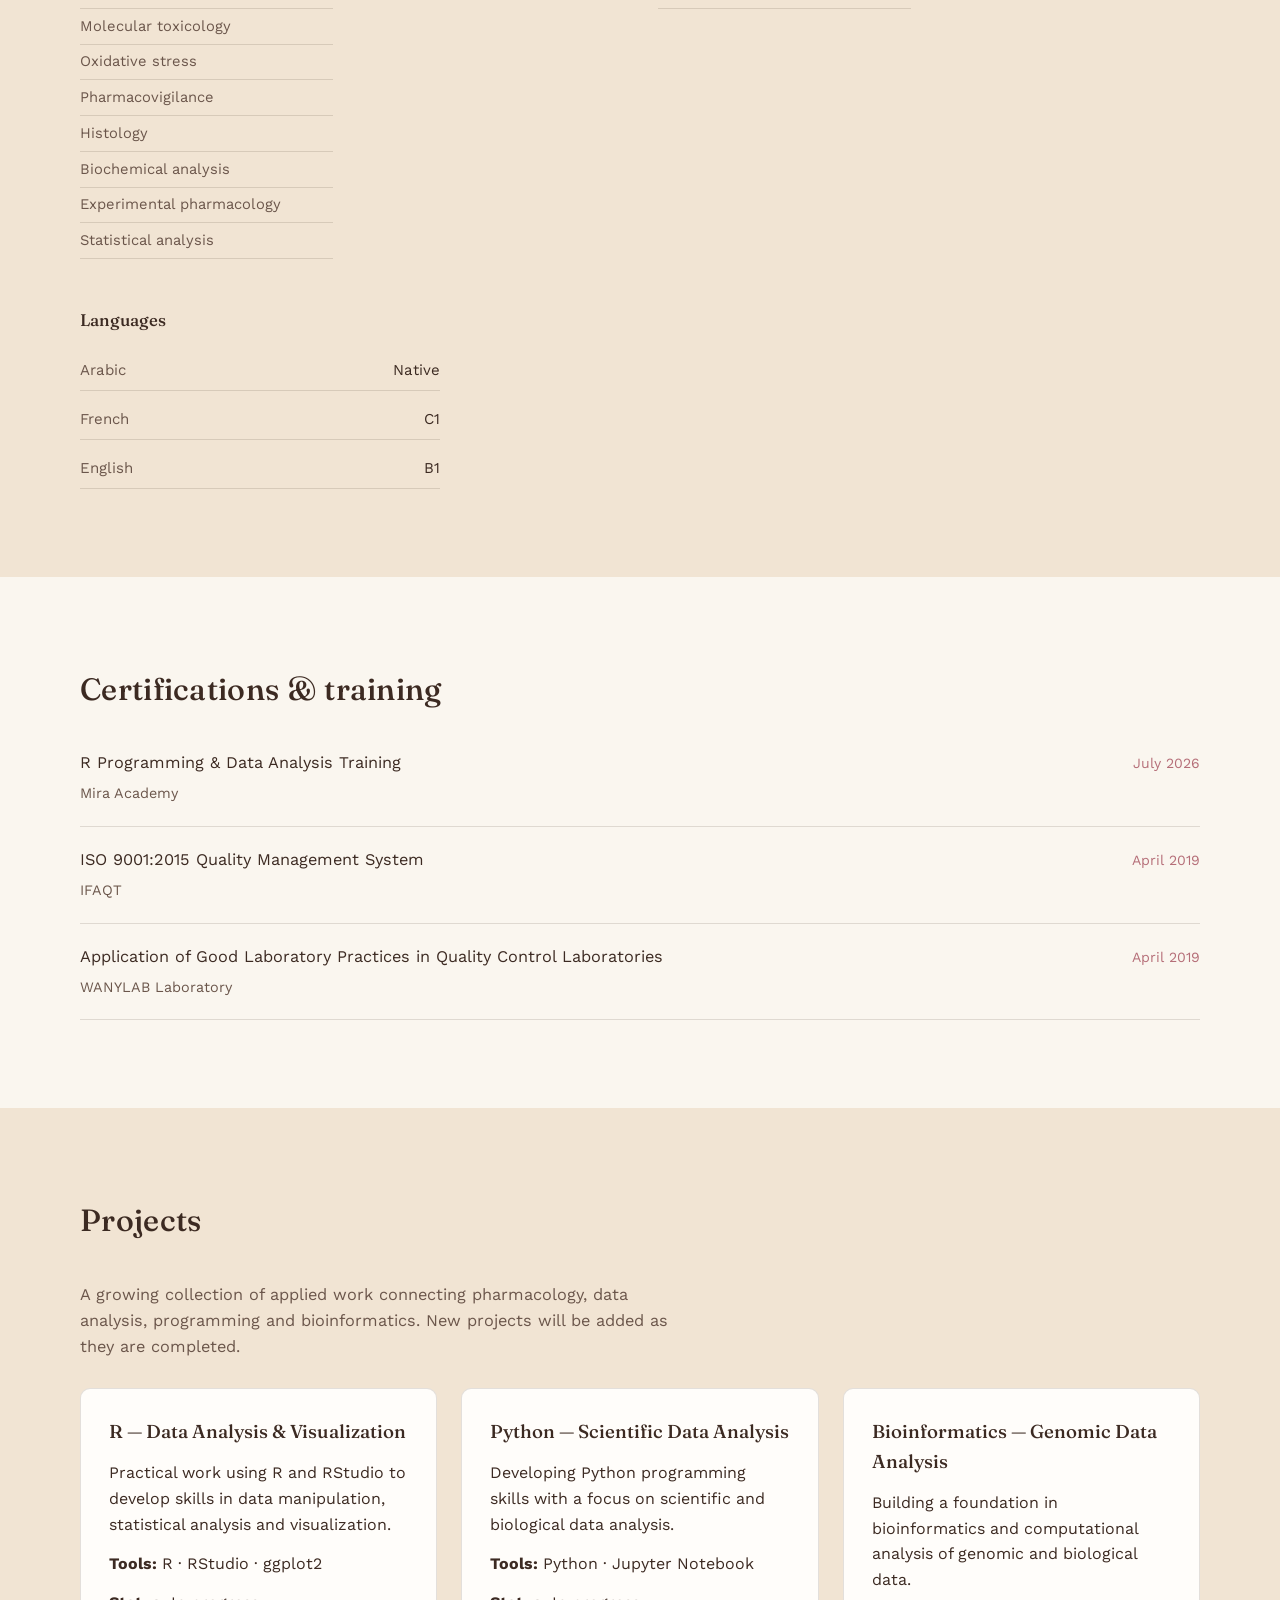
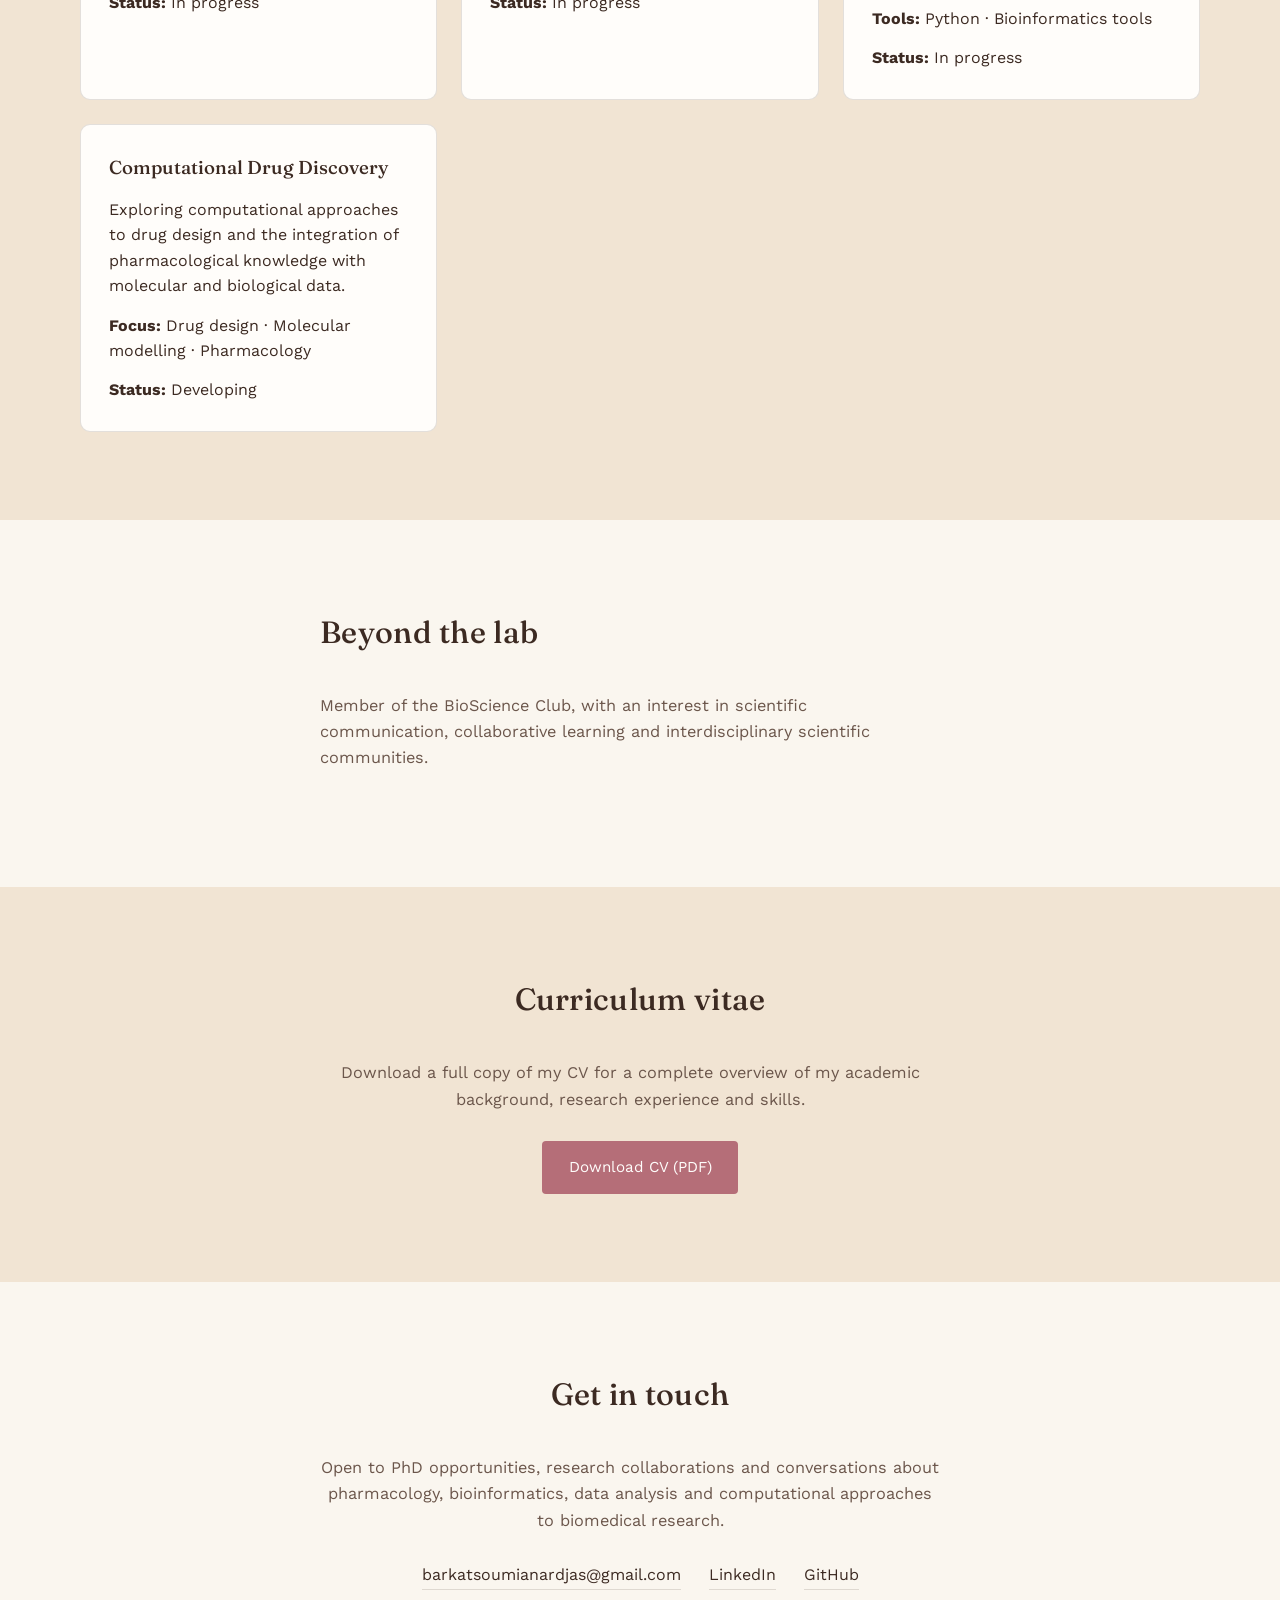
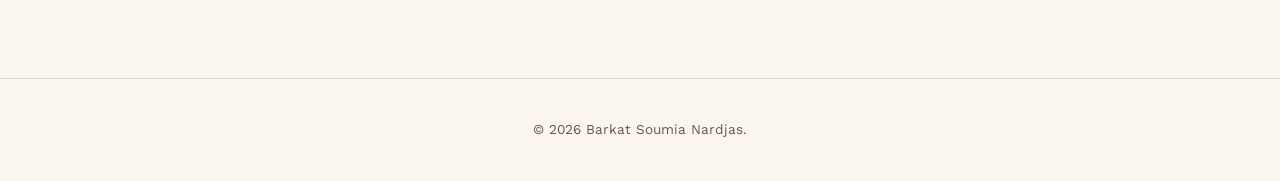
==== commit c151ac0c: "Update index.html" ====
--- a/index.html
+++ b/index.html
@@ -716,13 +716,39 @@
   <!-- ============ CERTIFICATIONS & TRAINING ============ -->
 
   <!-- ============ CERTIFICATIONS ============ -->
- <!-- To add a new certification, edit the `certifications` array in content.js — no HTML changes needed. -->
-  <section class="section" id="certifications">
-    <div class="section__inner">
-      <h2 class="section__heading">Certifications &amp; training</h2>
-      <ul class="cert-list" id="certList"><!-- rendered by content.js --></ul>
-    </div>
-  </section>
+ <!-- To add a new certification, copy one <li> block below and edit its text. -->
+<section class="section" id="certifications">
+  <div class="section__inner">
+    <h2 class="section__heading">Certifications &amp; training</h2>
+    <ul class="cert-list">
+
+      <li>
+        <div>
+          <span class="cert-item__title">R Programming &amp; Data Analysis Training</span>
+          <span class="cert-item__issuer">Mira Academy</span>
+        </div>
+        <span class="cert-item__date">July 2026</span>
+      </li>
+
+      <li>
+        <div>
+          <span class="cert-item__title">ISO 9001:2015 Quality Management System</span>
+          <span class="cert-item__issuer">IFAQT</span>
+        </div>
+        <span class="cert-item__date">April 2019</span>
+      </li>
+
+      <li>
+        <div>
+          <span class="cert-item__title">Application of Good Laboratory Practices in Quality Control Laboratories</span>
+          <span class="cert-item__issuer">WANYLAB Laboratory</span>
+        </div>
+        <span class="cert-item__date">April 2019</span>
+      </li>
+
+    </ul>
+  </div>
+</section>
   
   <!-- ============ PROJECTS ============ -->
 
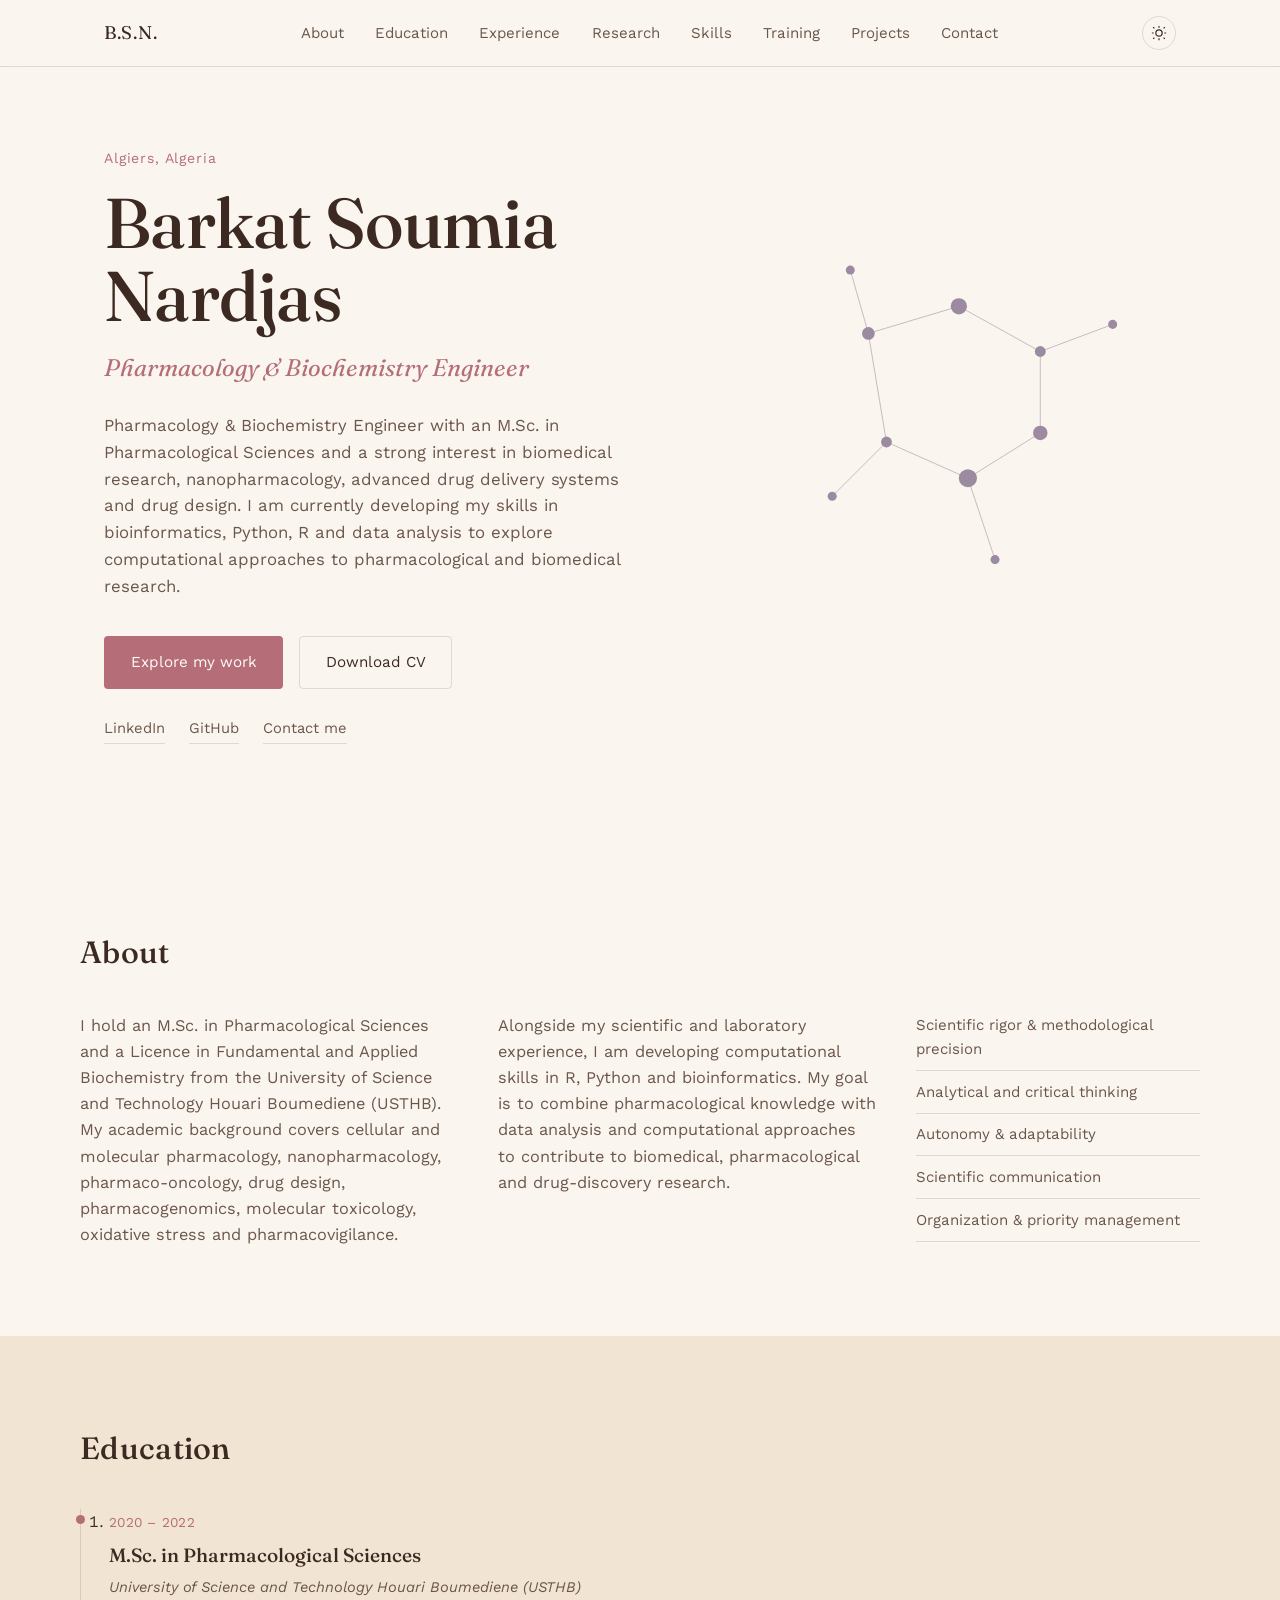
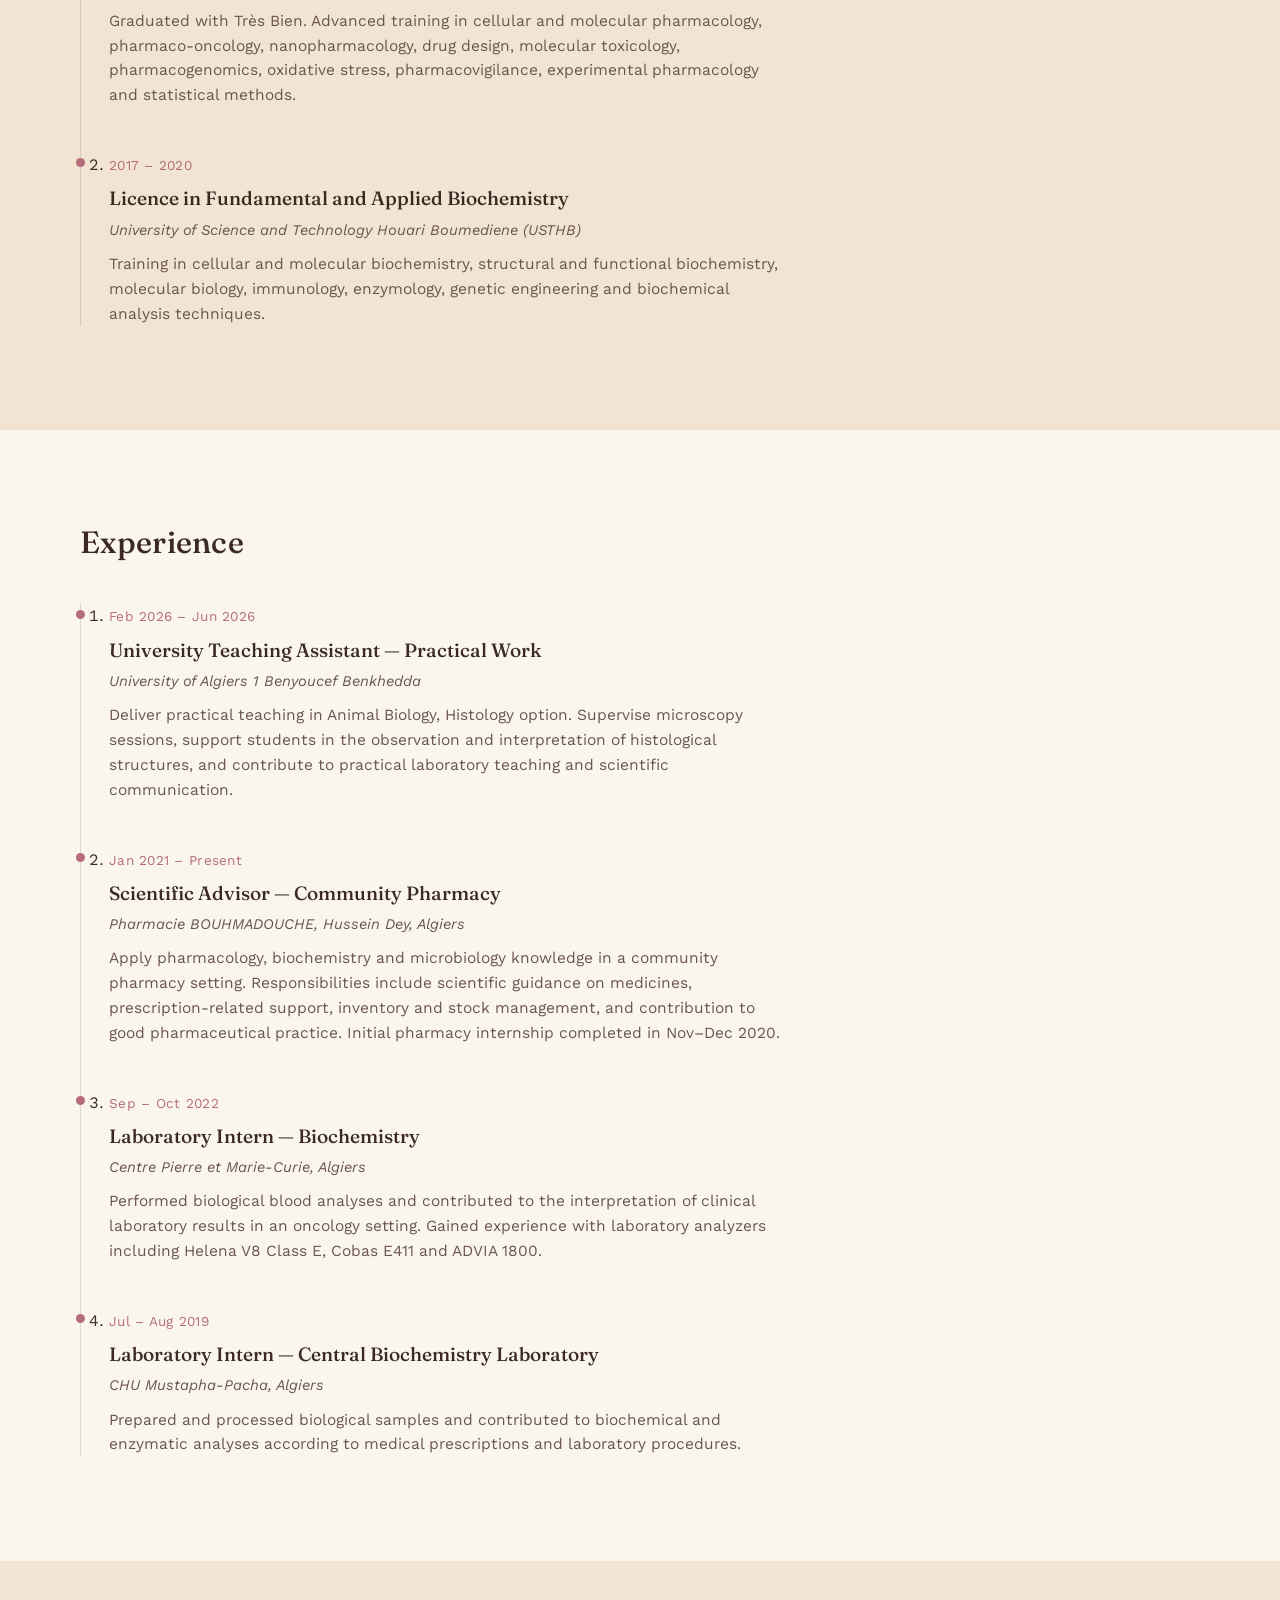
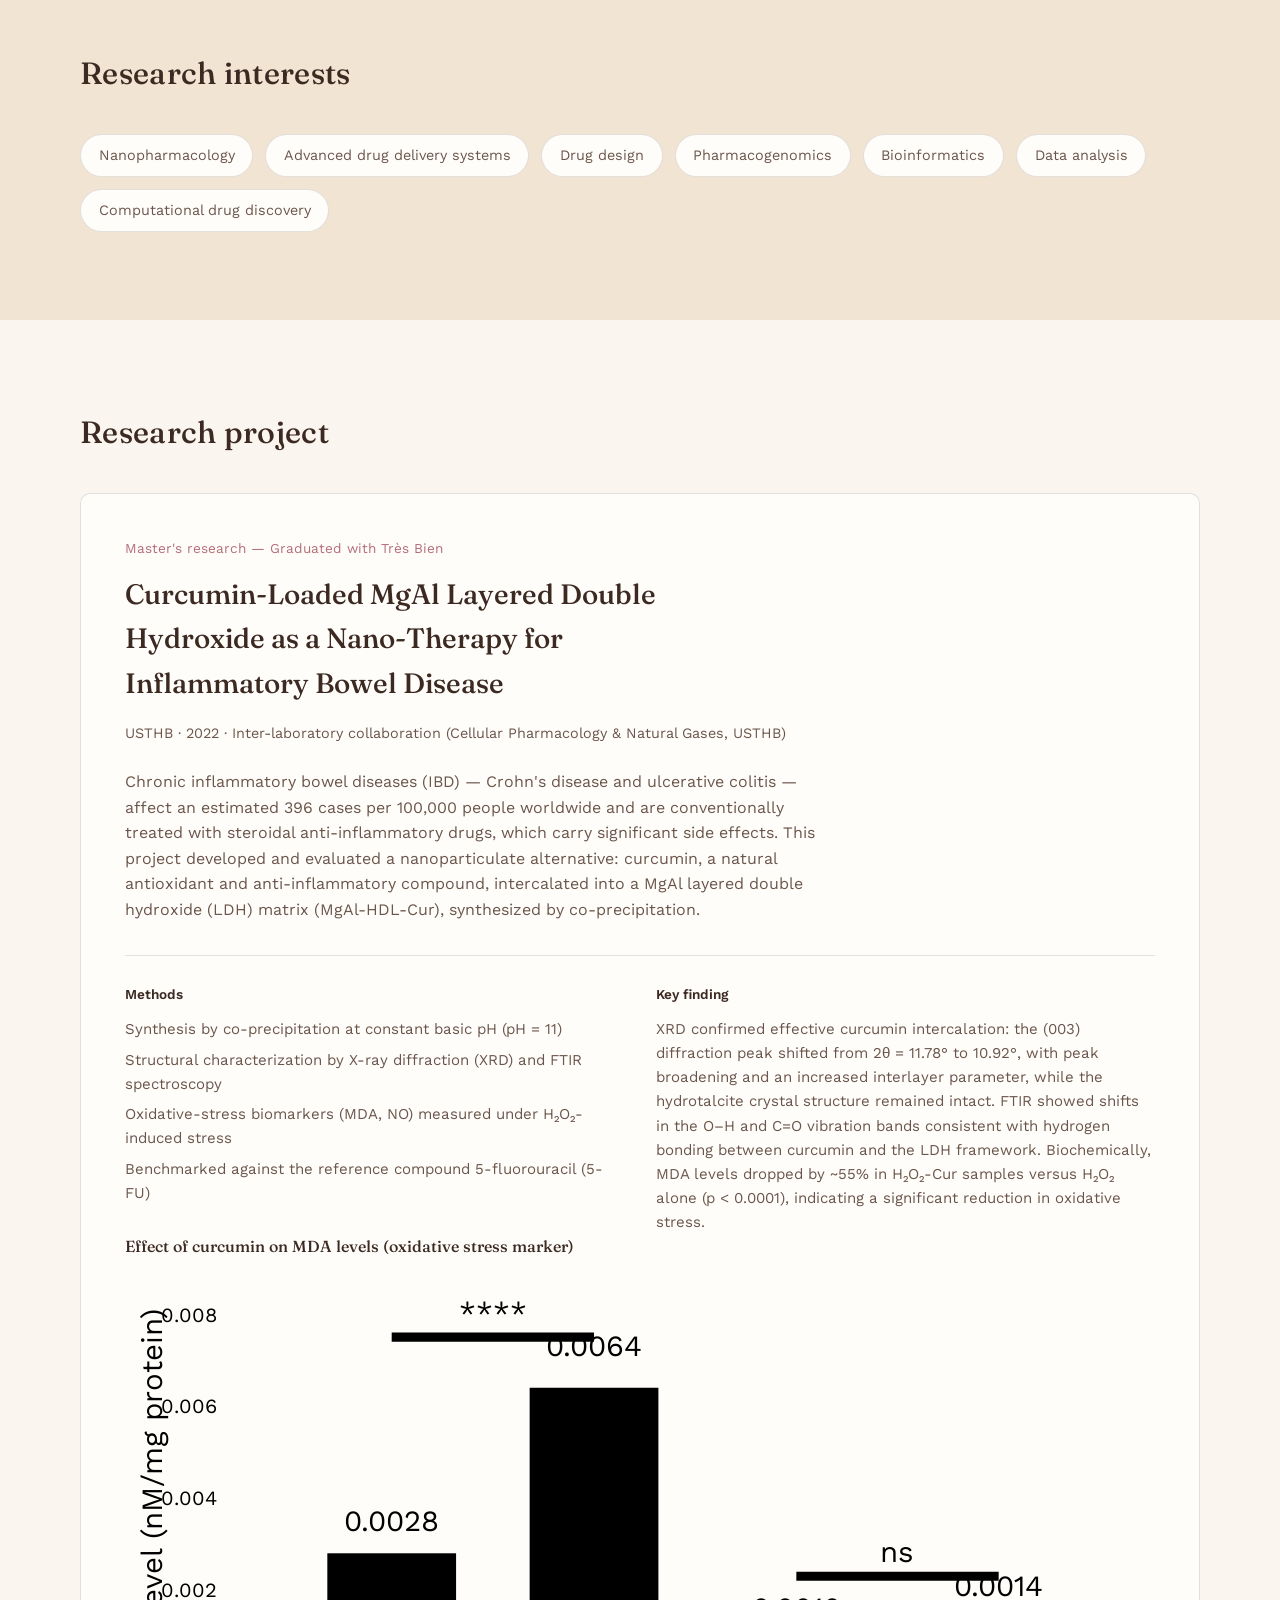
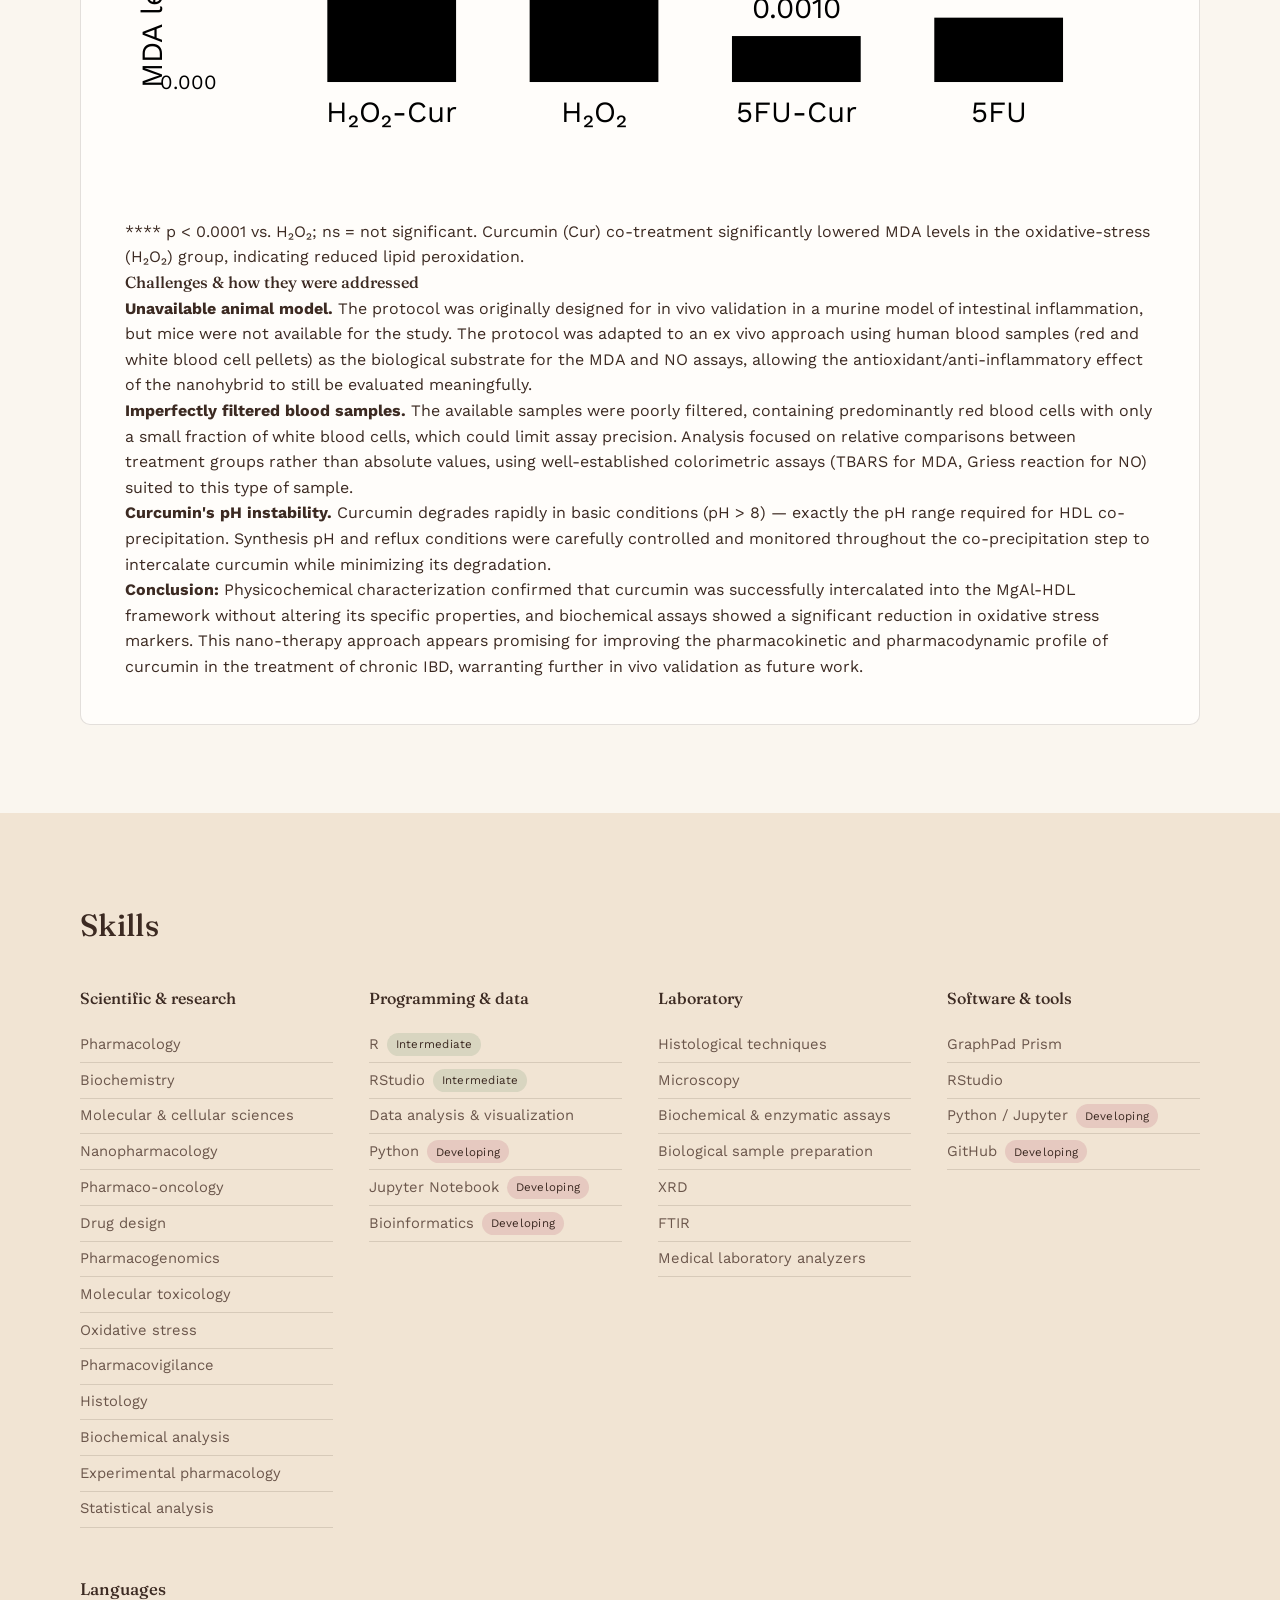
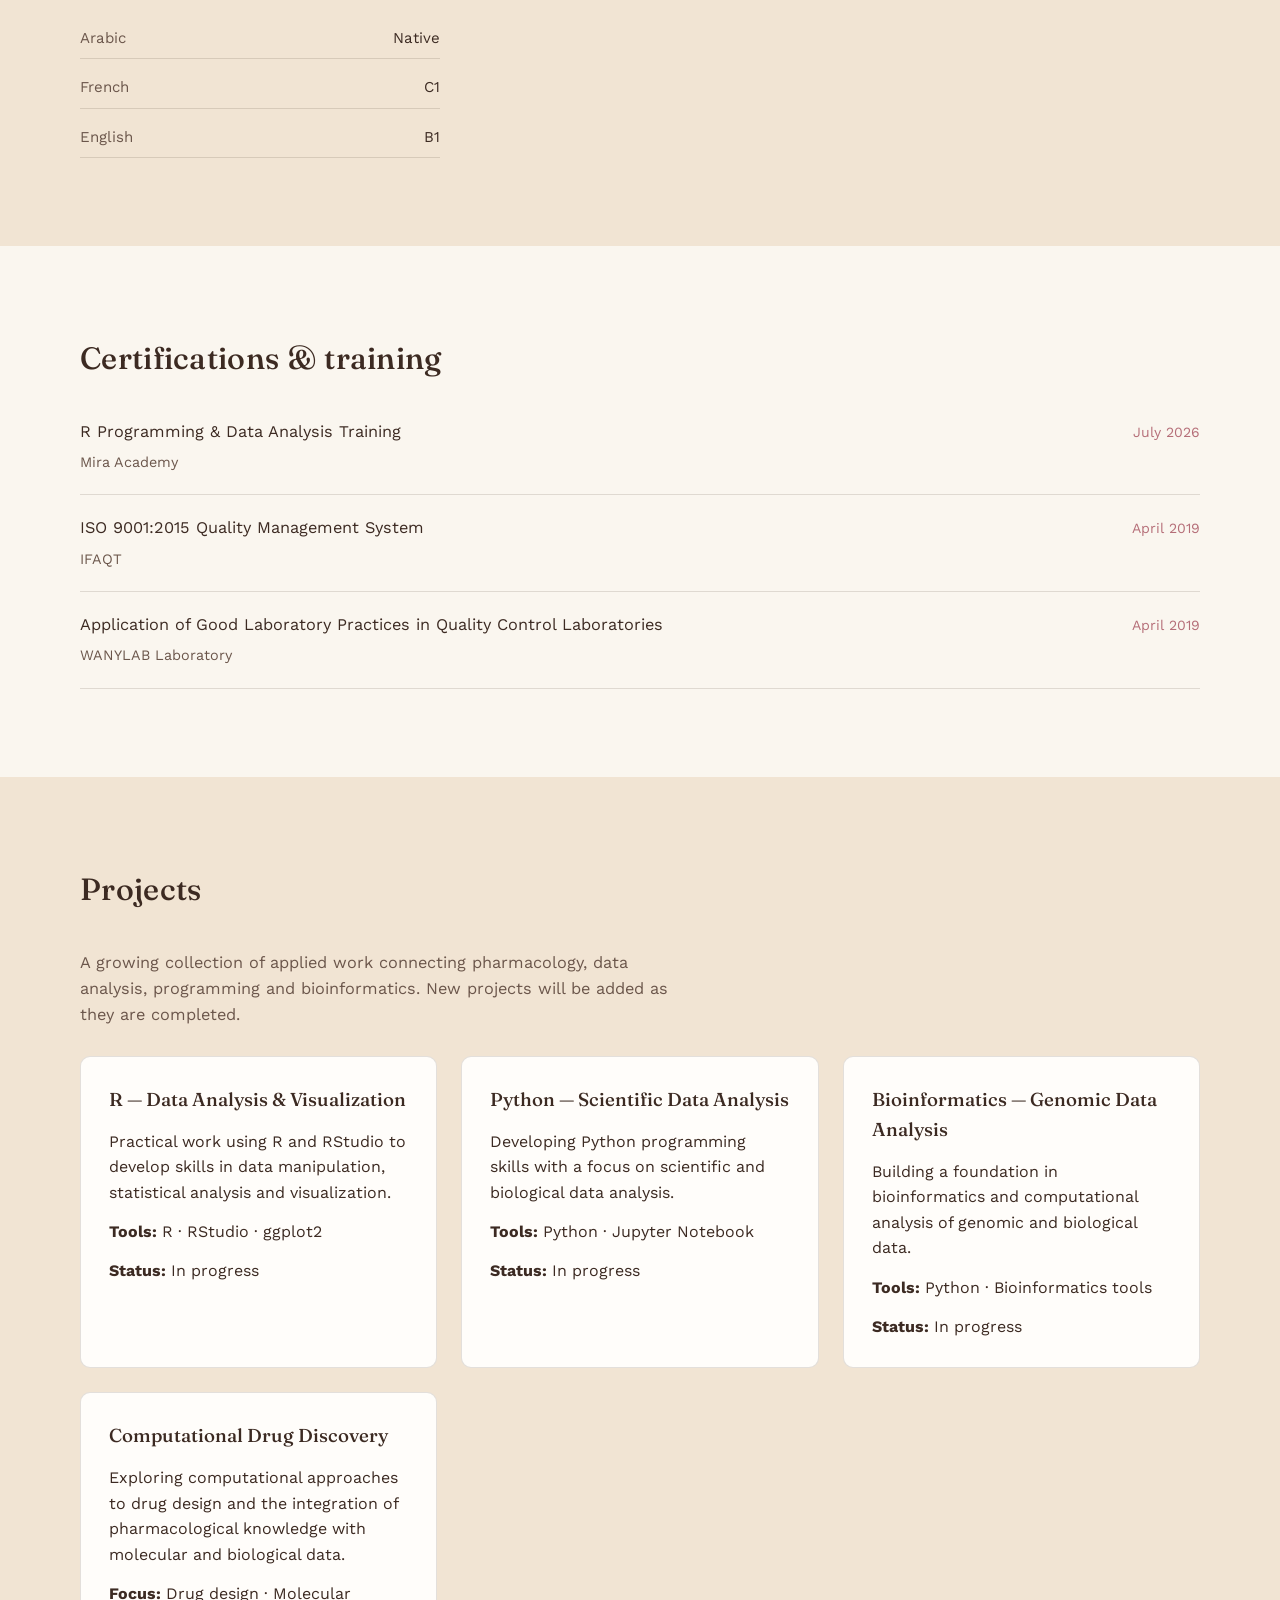
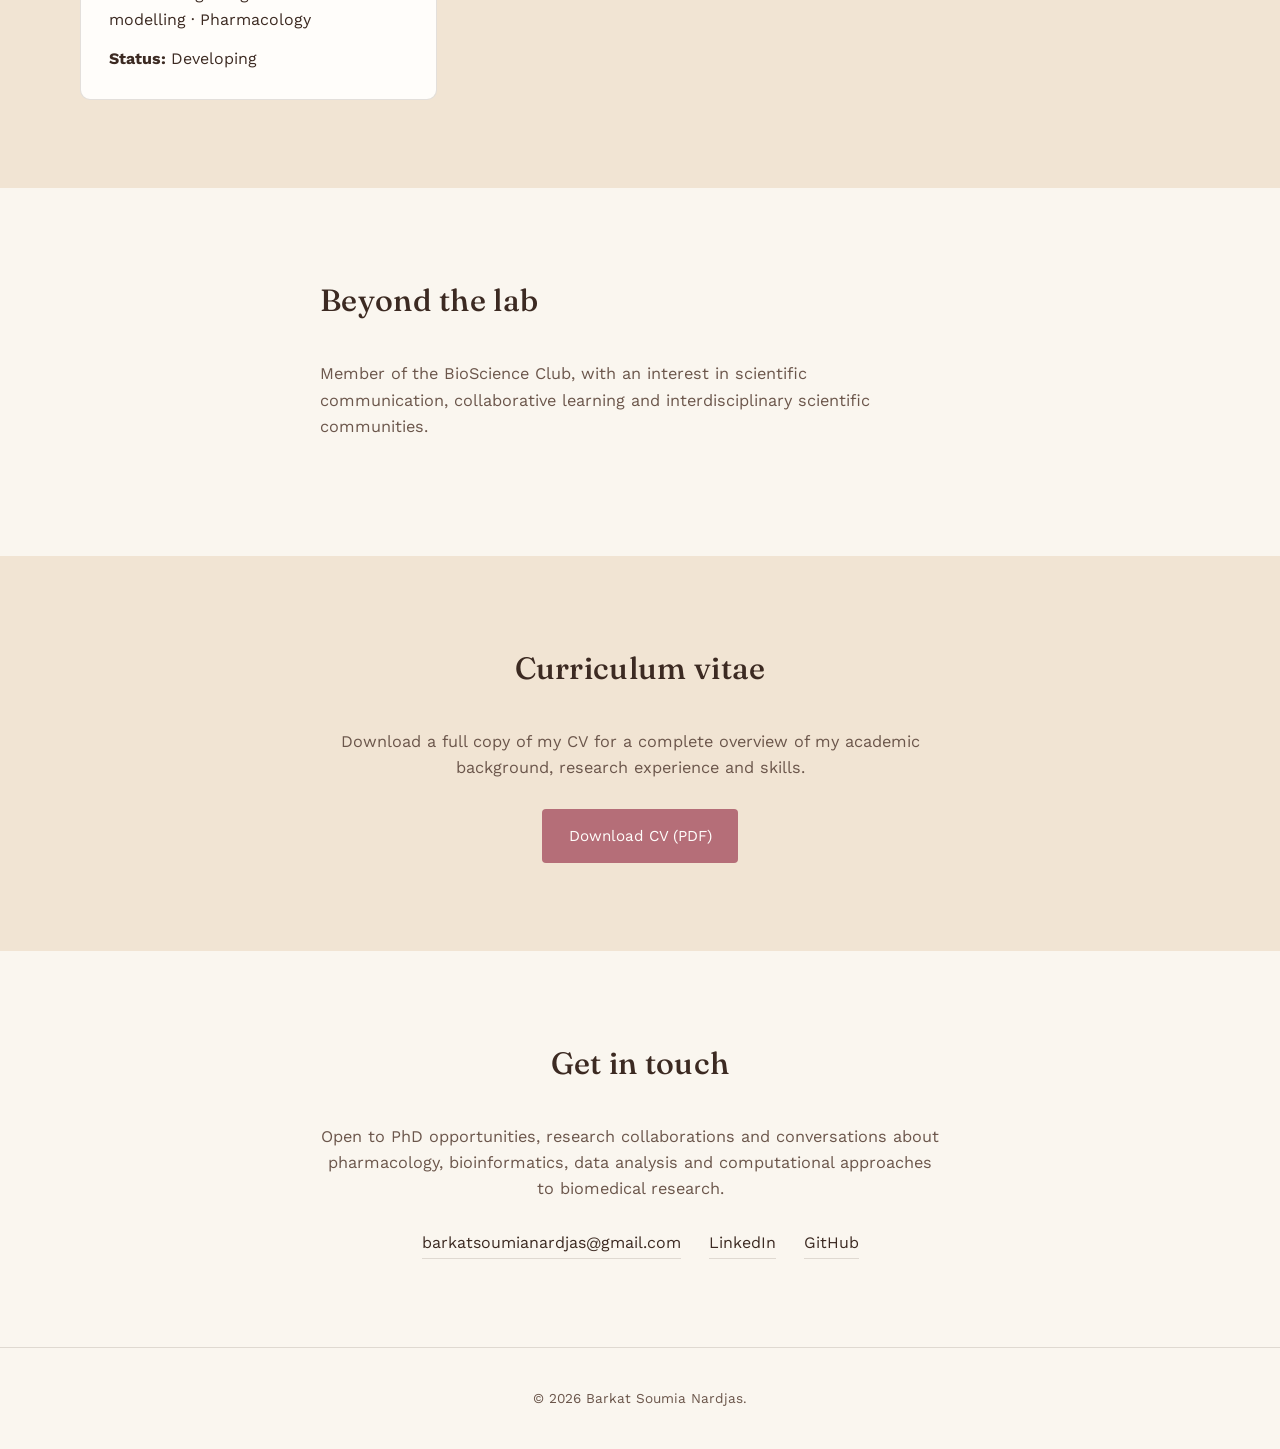
==== commit 323e2566: "Revise research project details and findings Updated the research project section with new findings " ====
--- a/index.html
+++ b/index.html
@@ -455,87 +455,153 @@
 
   <!-- ============ RESEARCH PROJECT ============ -->
 
+  <!-- ============ RESEARCH PROJECT ============ -->
   <section class="section research" id="research">
-
     <div class="section__inner">
-
-      <h2 class="section__heading">
-        Research project
-      </h2>
-
+      <h2 class="section__heading">Research project</h2>
       <article class="research-card">
-
-        <p class="research-card__eyebrow">
-          Master's research — Graduated with Très Bien
+        <p class="research-card__eyebrow">Master's research — Graduated with Très Bien</p>
+        <h3 class="research-card__title">Curcumin-Loaded MgAl Layered Double Hydroxide as a Nano-Therapy for Inflammatory Bowel Disease</h3>
+        <p class="research-card__meta">USTHB · 2022 · Inter-laboratory collaboration (Cellular Pharmacology &amp; Natural Gases, USTHB)</p>
+
+        <p class="research-card__desc">
+          Chronic inflammatory bowel diseases (IBD) — Crohn's disease and ulcerative colitis —
+          affect an estimated 396 cases per 100,000 people worldwide and are conventionally
+          treated with steroidal anti-inflammatory drugs, which carry significant side effects.
+          This project developed and evaluated a nanoparticulate alternative: curcumin, a
+          natural antioxidant and anti-inflammatory compound, intercalated into a MgAl layered
+          double hydroxide (LDH) matrix (MgAl-HDL-Cur), synthesized by co-precipitation.
         </p>
 
-        <h3 class="research-card__title">
-          Nano-therapy based on curcumin for the treatment of inflammatory bowel diseases
-        </h3>
-
-        <p class="research-card__meta">
-          USTHB · 2022 · Inter-laboratory research collaboration
+        <div class="research-card__cols">
+          <div>
+            <h4>Methods</h4>
+            <ul>
+              <li>Synthesis by co-precipitation at constant basic pH (pH = 11)</li>
+              <li>Structural characterization by X-ray diffraction (XRD) and FTIR spectroscopy</li>
+              <li>Oxidative-stress biomarkers (MDA, NO) measured under H&#8322;O&#8322;-induced stress</li>
+              <li>Benchmarked against the reference compound 5-fluorouracil (5-FU)</li>
+            </ul>
+          </div>
+          <div>
+            <h4>Key finding</h4>
+            <p>
+              XRD confirmed effective curcumin intercalation: the (003) diffraction peak shifted
+              from 2&#952; = 11.78&deg; to 10.92&deg;, with peak broadening and an increased
+              interlayer parameter, while the hydrotalcite crystal structure remained intact.
+              FTIR showed shifts in the O&ndash;H and C=O vibration bands consistent with
+              hydrogen bonding between curcumin and the LDH framework. Biochemically, MDA levels
+              dropped by ~55% in H&#8322;O&#8322;-Cur samples versus H&#8322;O&#8322; alone
+              (p &lt; 0.0001), indicating a significant reduction in oxidative stress.
+            </p>
+          </div>
+        </div>
+
+        <!-- ============ RESULT CHART ============ -->
+        <div class="research-card__chart">
+          <h4 class="chart__title">Effect of curcumin on MDA levels (oxidative stress marker)</h4>
+          <svg viewBox="0 0 560 300" role="img" aria-labelledby="mdaChartDesc" class="chart__svg">
+            <desc id="mdaChartDesc">
+              Bar chart of malondialdehyde (MDA) levels in nM per mg protein across four groups:
+              H2O2-Cur 0.0028, H2O2 0.0064, 5FU-Cur 0.0010, 5FU 0.0014. Curcumin treatment
+              significantly reduces MDA in the H2O2 group.
+            </desc>
+
+            <!-- gridlines + y-axis labels -->
+            <g class="chart__grid" font-size="11">
+              <line x1="60" y1="30"  x2="540" y2="30"  />
+              <line x1="60" y1="80"  x2="540" y2="80"  />
+              <line x1="60" y1="130" x2="540" y2="130" />
+              <line x1="60" y1="180" x2="540" y2="180" />
+              <line x1="60" y1="230" x2="540" y2="230" />
+              <text x="50" y="234" text-anchor="end">0.000</text>
+              <text x="50" y="184" text-anchor="end">0.002</text>
+              <text x="50" y="134" text-anchor="end">0.004</text>
+              <text x="50" y="84"  text-anchor="end">0.006</text>
+              <text x="50" y="34"  text-anchor="end">0.008</text>
+            </g>
+
+            <!-- axis line -->
+            <line x1="60" y1="230" x2="540" y2="230" class="chart__axis" />
+
+            <!-- bars -->
+            <rect x="110" y="160" width="70" height="70" class="chart__bar chart__bar--treated" />
+            <line x1="145" y1="150" x2="145" y2="170" class="chart__errorbar" />
+            <text x="145" y="252" text-anchor="middle" class="chart__label">H&#8322;O&#8322;-Cur</text>
+            <text x="145" y="148" text-anchor="middle" class="chart__value">0.0028</text>
+
+            <rect x="220" y="70" width="70" height="160" class="chart__bar chart__bar--control" />
+            <line x1="255" y1="55" x2="255" y2="85" class="chart__errorbar" />
+            <text x="255" y="252" text-anchor="middle" class="chart__label">H&#8322;O&#8322;</text>
+            <text x="255" y="53" text-anchor="middle" class="chart__value">0.0064</text>
+
+            <rect x="330" y="205" width="70" height="25" class="chart__bar chart__bar--treated" />
+            <line x1="365" y1="197" x2="365" y2="213" class="chart__errorbar" />
+            <text x="365" y="252" text-anchor="middle" class="chart__label">5FU-Cur</text>
+            <text x="365" y="195" text-anchor="middle" class="chart__value">0.0010</text>
+
+            <rect x="440" y="195" width="70" height="35" class="chart__bar chart__bar--control" />
+            <line x1="475" y1="185" x2="475" y2="205" class="chart__errorbar" />
+            <text x="475" y="252" text-anchor="middle" class="chart__label">5FU</text>
+            <text x="475" y="183" text-anchor="middle" class="chart__value">0.0014</text>
+
+            <!-- significance brackets -->
+            <path d="M145,45 L145,40 L255,40 L255,45" class="chart__sig-line" />
+            <text x="200" y="35" text-anchor="middle" class="chart__sig">****</text>
+
+            <path d="M365,175 L365,170 L475,170 L475,175" class="chart__sig-line" />
+            <text x="420" y="165" text-anchor="middle" class="chart__sig">ns</text>
+
+            <text x="20" y="130" text-anchor="middle" class="chart__axis-title" transform="rotate(-90 20 130)">MDA level (nM/mg protein)</text>
+          </svg>
+          <p class="chart__caption">
+            **** p &lt; 0.0001 vs. H&#8322;O&#8322;; ns = not significant. Curcumin (Cur)
+            co-treatment significantly lowered MDA levels in the oxidative-stress (H&#8322;O&#8322;)
+            group, indicating reduced lipid peroxidation.
+          </p>
+        </div>
+
+        <!-- ============ CHALLENGES ============ -->
+        <div class="research-card__challenges">
+          <h4>Challenges &amp; how they were addressed</h4>
+          <ul>
+            <li>
+              <strong>Unavailable animal model.</strong> The protocol was originally designed
+              for in vivo validation in a murine model of intestinal inflammation, but mice
+              were not available for the study. The protocol was adapted to an ex vivo approach
+              using human blood samples (red and white blood cell pellets) as the biological
+              substrate for the MDA and NO assays, allowing the antioxidant/anti-inflammatory
+              effect of the nanohybrid to still be evaluated meaningfully.
+            </li>
+            <li>
+              <strong>Imperfectly filtered blood samples.</strong> The available samples were
+              poorly filtered, containing predominantly red blood cells with only a small
+              fraction of white blood cells, which could limit assay precision. Analysis
+              focused on relative comparisons between treatment groups rather than absolute
+              values, using well-established colorimetric assays (TBARS for MDA, Griess
+              reaction for NO) suited to this type of sample.
+            </li>
+            <li>
+              <strong>Curcumin's pH instability.</strong> Curcumin degrades rapidly in basic
+              conditions (pH &gt; 8) — exactly the pH range required for HDL co-precipitation.
+              Synthesis pH and reflux conditions were carefully controlled and monitored
+              throughout the co-precipitation step to intercalate curcumin while minimizing its
+              degradation.
+            </li>
+          </ul>
+        </div>
+
+        <p class="research-card__conclusion">
+          <strong>Conclusion:</strong> Physicochemical characterization confirmed that curcumin
+          was successfully intercalated into the MgAl-HDL framework without altering its
+          specific properties, and biochemical assays showed a significant reduction in
+          oxidative stress markers. This nano-therapy approach appears promising for improving
+          the pharmacokinetic and pharmacodynamic profile of curcumin in the treatment of
+          chronic IBD, warranting further in vivo validation as future work.
         </p>
-
-        <p class="research-card__desc">
-          Development and evaluation of a nanoparticulate system based on
-          curcumin incorporated into MgAl layered double hydroxide
-          (MgAl-HDL-Cur) for a potential therapeutic approach to chronic
-          inflammatory bowel diseases.
-        </p>
-
-        <div class="research-card__cols">
-
-          <div>
-
-            <h4>
-              Work included
-            </h4>
-
-            <ul>
-
-              <li>Synthesis by co-precipitation</li>
-
-              <li>
-                Physicochemical characterization using XRD and FTIR
-              </li>
-
-              <li>
-                Biological evaluation using a murine model
-              </li>
-
-              <li>
-                Assessment of oxidative stress and redox balance
-              </li>
-
-            </ul>
-
-          </div>
-
-
-          <div>
-
-            <h4>
-              Key finding
-            </h4>
-
-            <p>
-              The experimental formulation was associated with a reduction
-              in oxidative stress and restoration of redox balance, with
-              an observed efficacy comparable to 5-FU in the experimental
-              model.
-            </p>
-
-          </div>
-
-        </div>
-
       </article>
-
-    </div>
-
+    </div>
   </section>
-
 
   <!-- ============ SKILLS ============ -->
 
